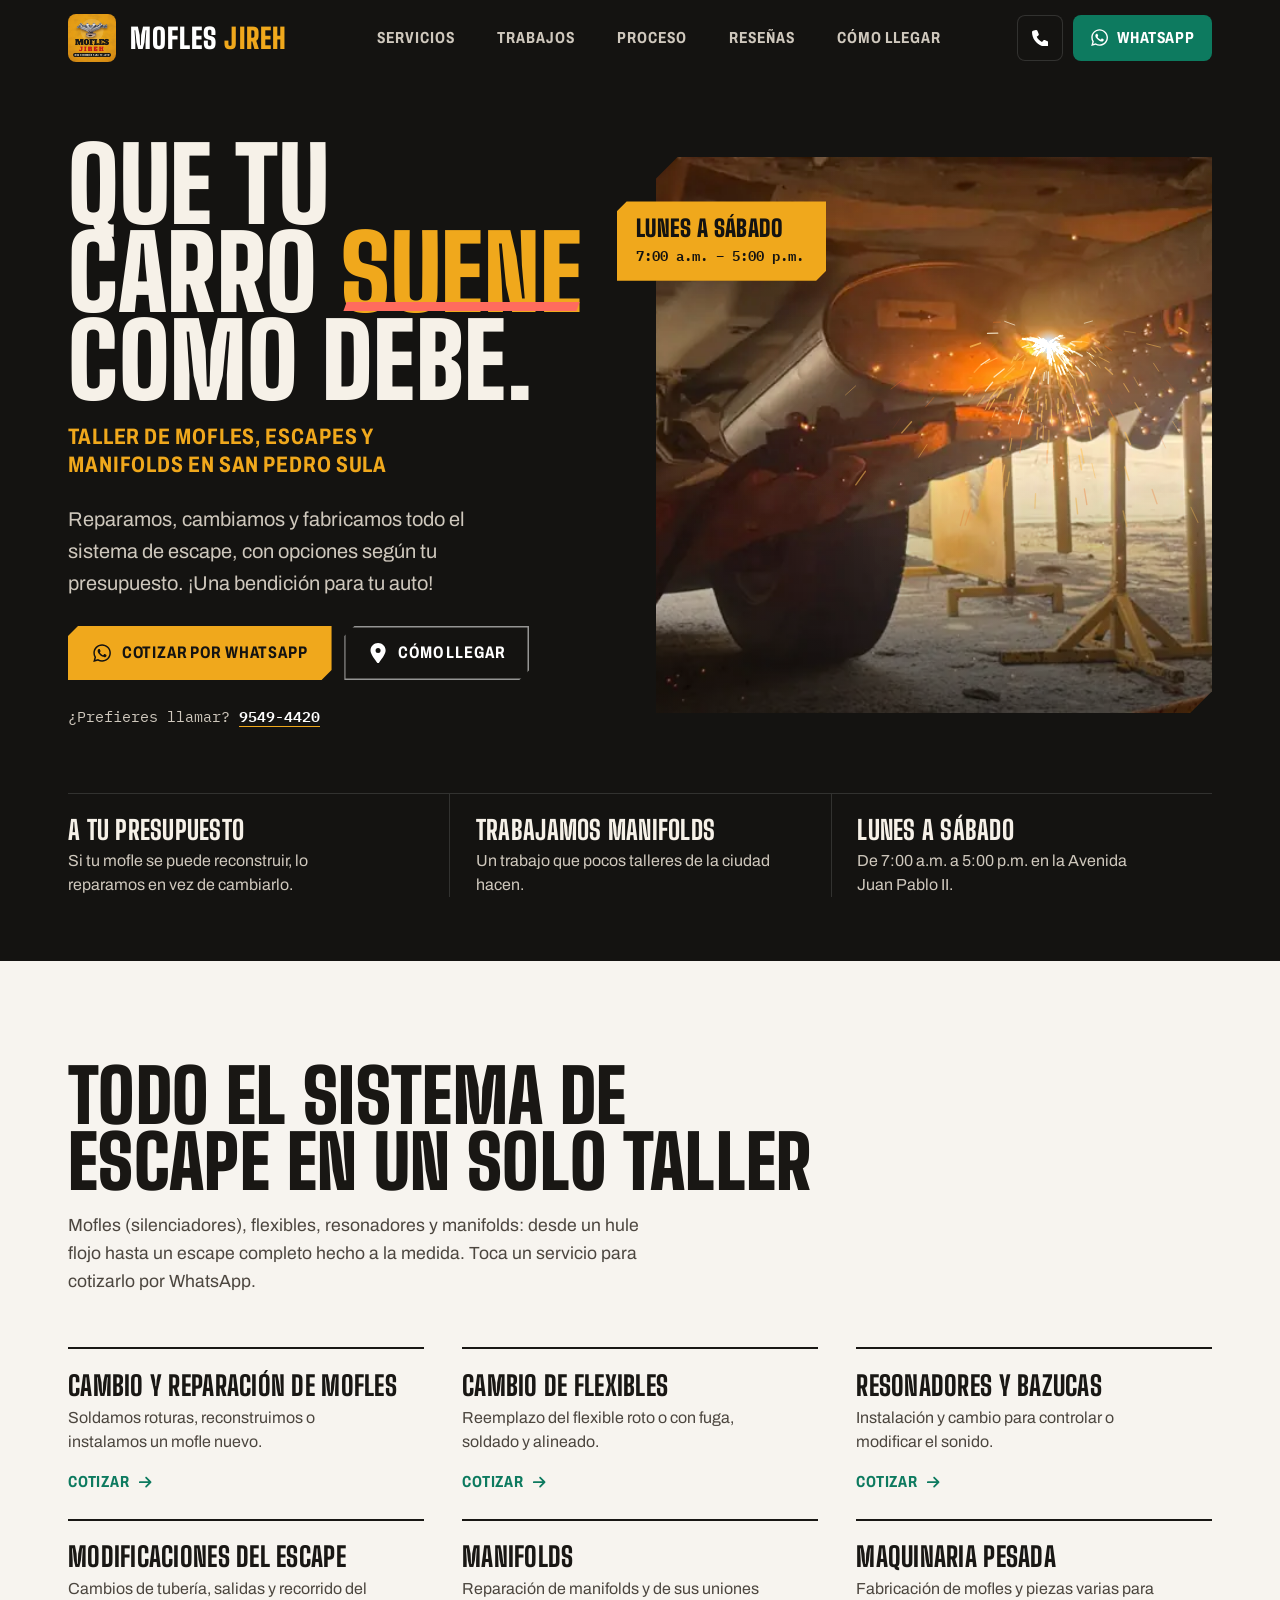
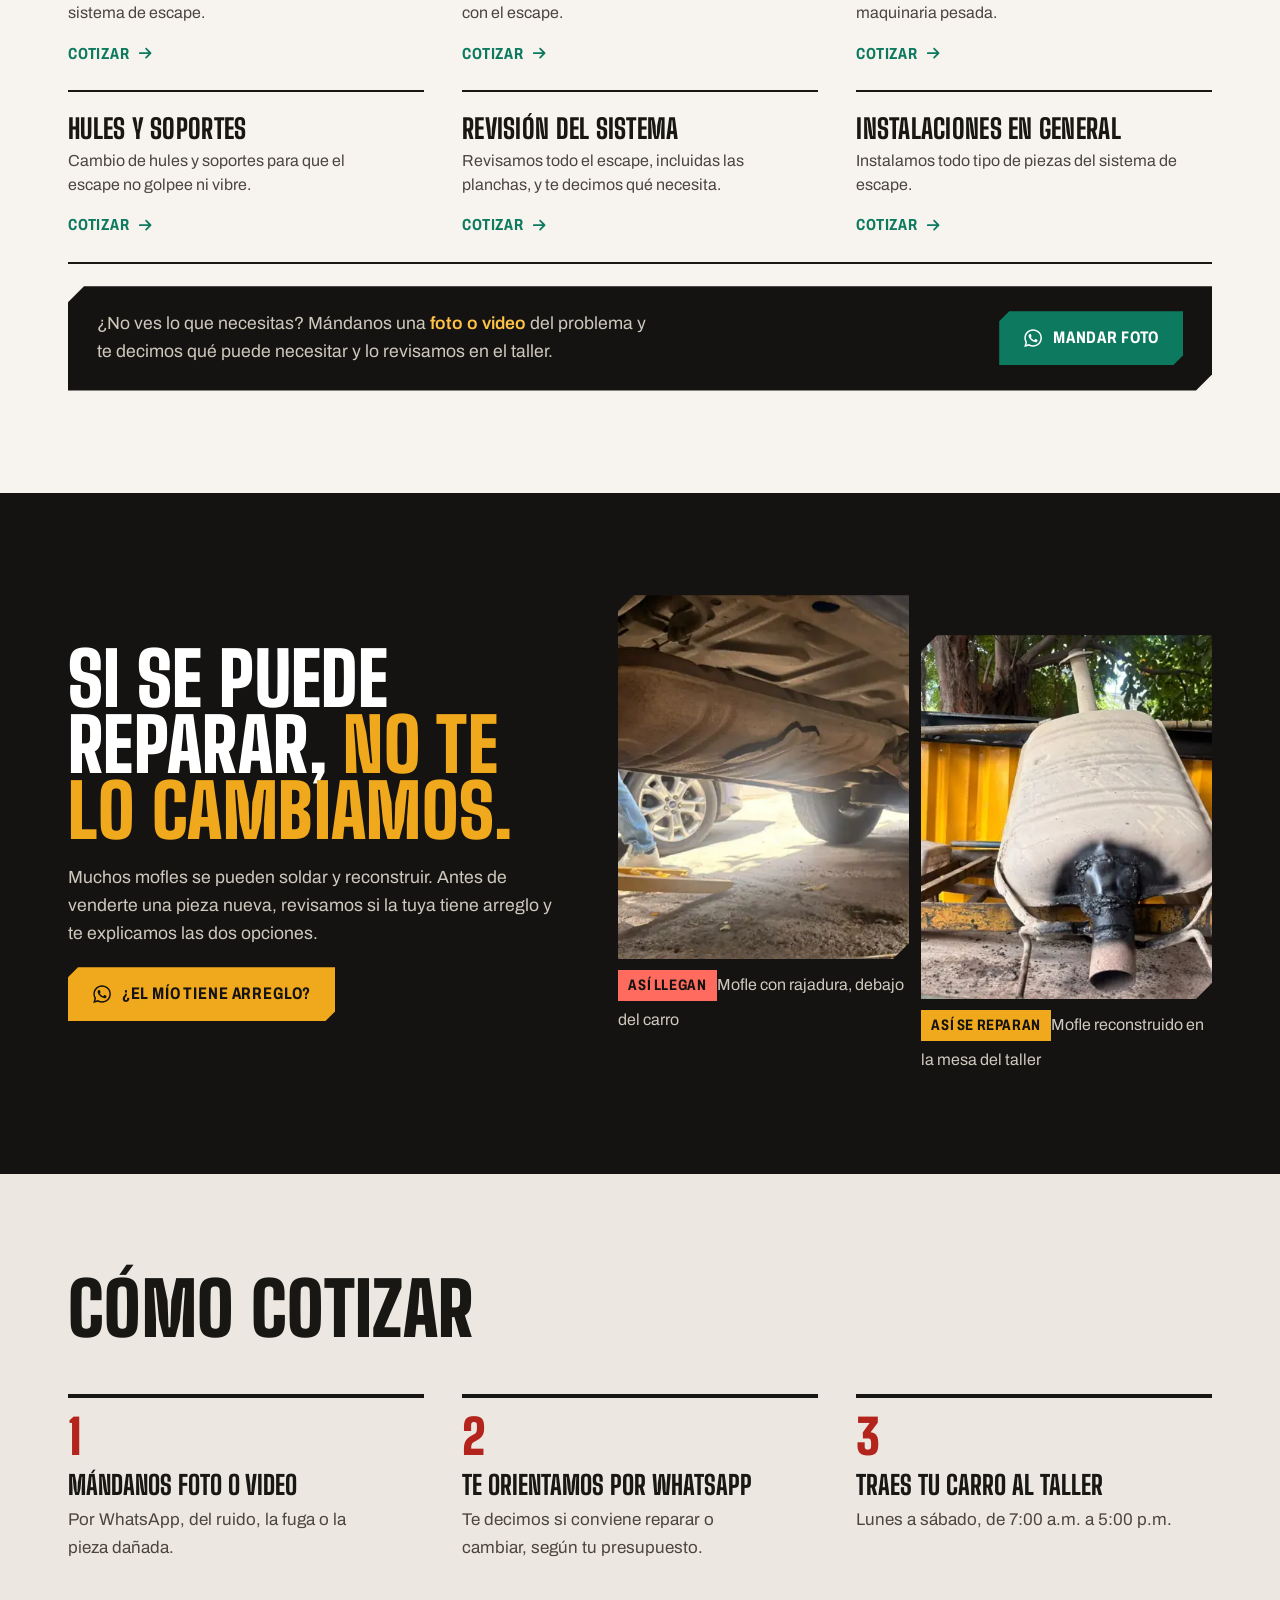
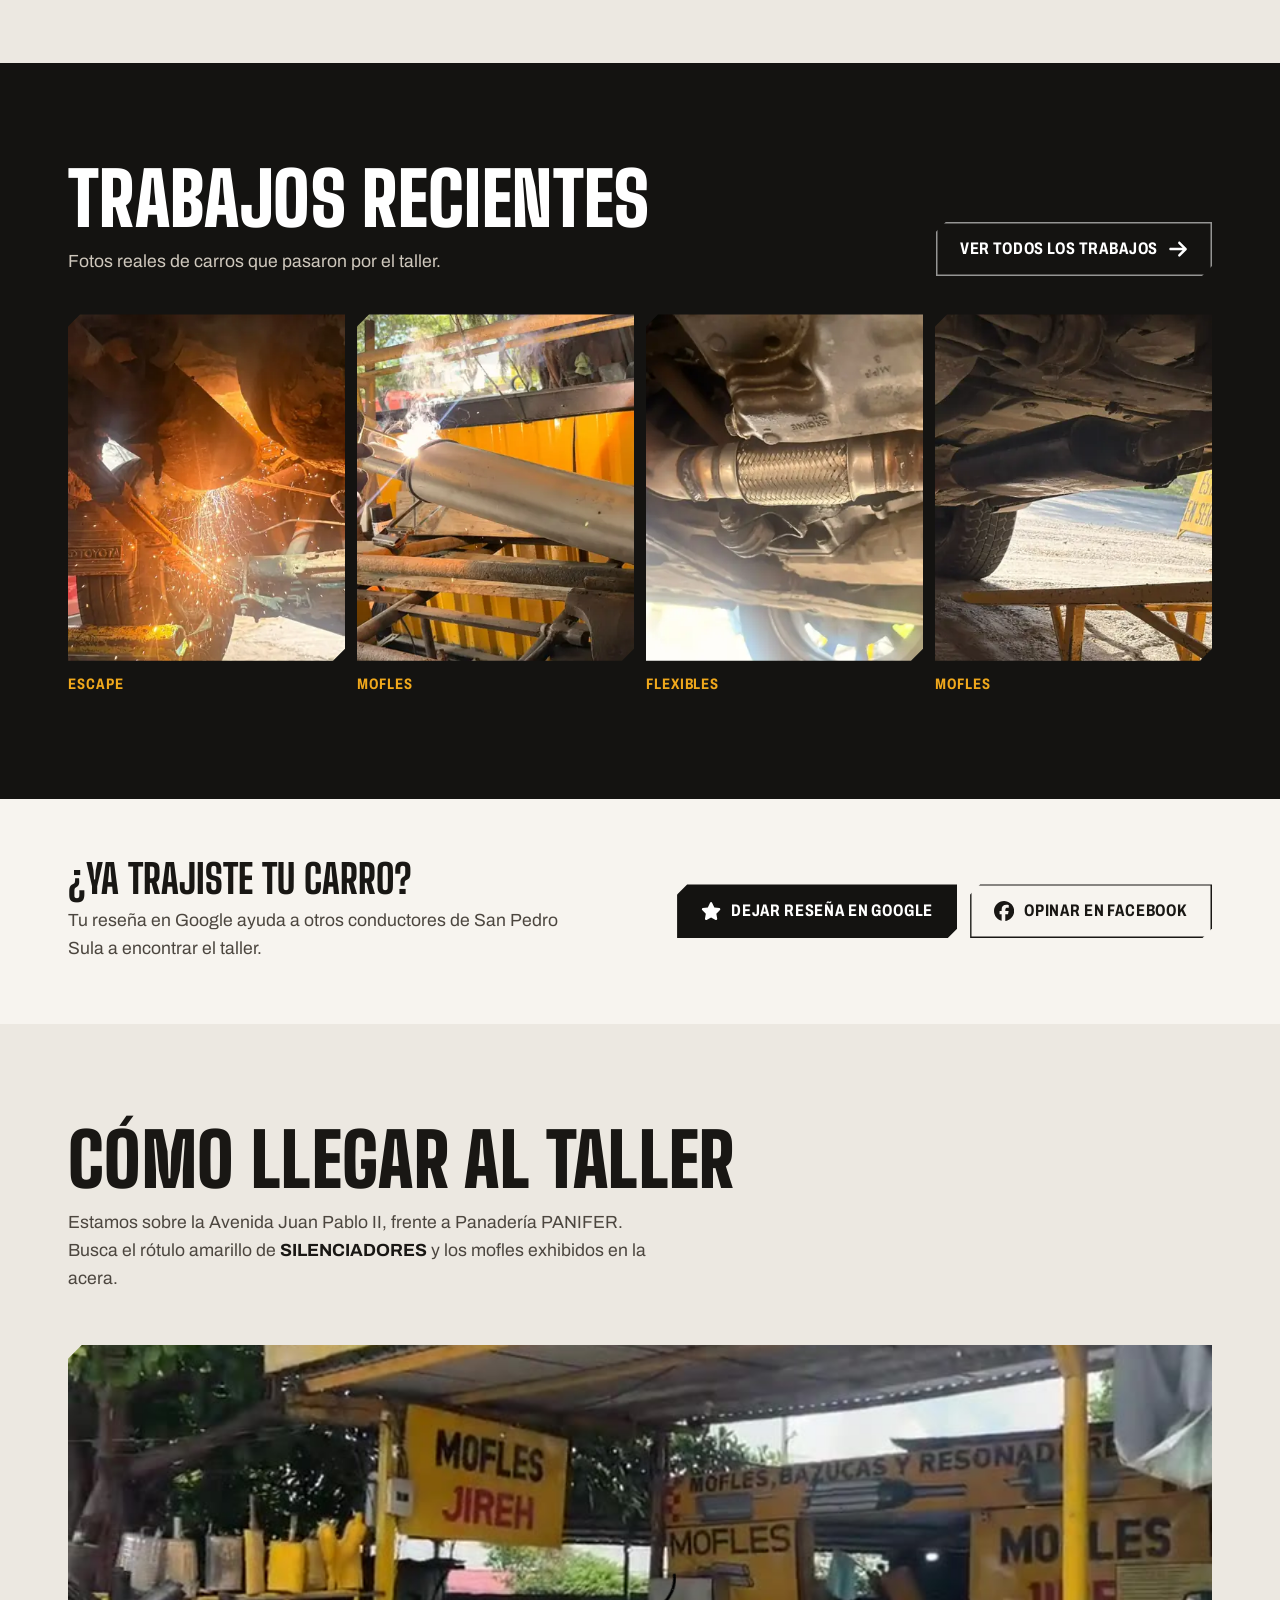
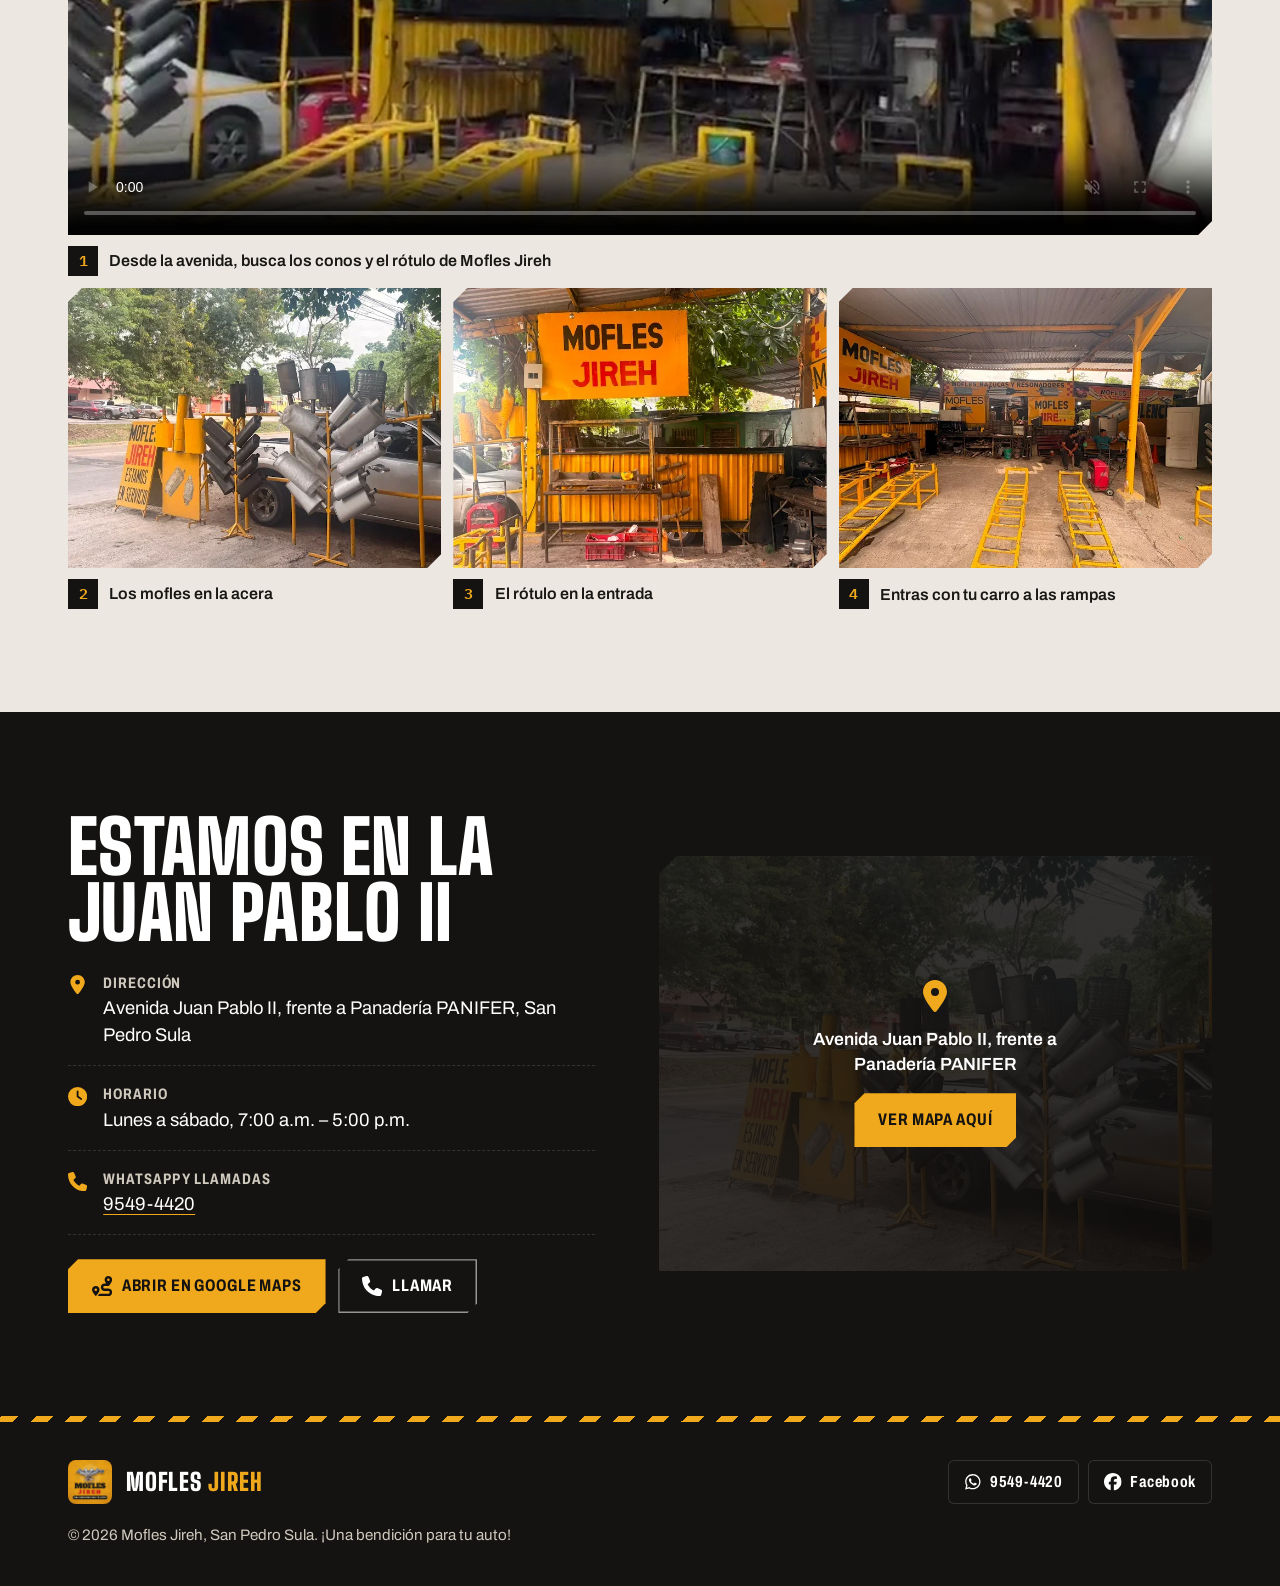
==== index.html @ 133cc964 "Galería: sin 'Video' repetido bajo la foto (ya lo indica la etiqueta) Co-Authored-By: Claude Opus 5." ====
<!doctype html>
<html lang="es">
<head>
<meta charset="utf-8">
<meta name="viewport" content="width=device-width, initial-scale=1, viewport-fit=cover">
<title>Mofles Jireh · Taller de mofles y escapes en San Pedro Sula</title>
<meta name="description" content="Taller de mofles y silenciadores en San Pedro Sula. Reparación y cambio de mofles, flexibles, resonadores y manifolds. Lun a sáb, 7 a 5. WhatsApp 9549-4420.">
<link rel="canonical" href="https://moflesjireh.com/">
<meta name="theme-color" content="#12100D">
<meta property="og:type" content="website">
<meta property="og:url" content="https://moflesjireh.com/">
<meta property="og:locale" content="es_HN">
<meta property="og:site_name" content="Mofles Jireh">
<meta property="og:title" content="Mofles Jireh · San Pedro Sula">
<meta property="og:description" content="Mofles, escapes y manifolds. ¡Una bendición para tu auto!">
<meta property="og:image" content="https://moflesjireh.com/img/og.jpg">
<meta name="twitter:card" content="summary_large_image">
<link rel="icon" href="img/logo-180.png">
<link rel="apple-touch-icon" href="img/logo-180.png">
<link rel="preconnect" href="https://fonts.googleapis.com">
<link rel="preconnect" href="https://fonts.gstatic.com" crossorigin>
<link rel="stylesheet" href="https://fonts.googleapis.com/css2?family=Big+Shoulders+Display:wght@700;800;900&family=Archivo:wdth,wght@62..125,400..800&family=IBM+Plex+Mono:wght@500;600&display=swap">
<link rel="preload" as="image" href="trabajos/mofle-nuevo-chispas.webp" imagesrcset="trabajos/mofle-nuevo-chispas-640.webp 640w, trabajos/mofle-nuevo-chispas-960.webp 960w, trabajos/mofle-nuevo-chispas.webp 1280w" imagesizes="(max-width:980px) 100vw, 600px">
<link rel="stylesheet" href="css/estilos.css?v=20261126a">
<script type="application/ld+json">
{
  "@context":"https://schema.org",
  "@type":"AutoRepair",
  "@id":"https://moflesjireh.com/#taller",
  "name":"Mofles Jireh",
  "slogan":"¡Una bendición para tu auto!",
  "url":"https://moflesjireh.com/",
  "logo":"https://moflesjireh.com/img/logo-180.png",
  "image":["https://moflesjireh.com/img/og.jpg","https://moflesjireh.com/img/taller/fachada-acera.webp"],
  "areaServed":{"@type":"City","name":"San Pedro Sula"},
  "telephone":"+50495494420",
  "hasOfferCatalog":{"@type":"OfferCatalog","name":"Servicios de sistema de escape","itemListElement":[
    {"@type":"Offer","itemOffered":{"@type":"Service","name":"Cambio y reparación de mofles"}},
    {"@type":"Offer","itemOffered":{"@type":"Service","name":"Cambio de flexibles"}},
    {"@type":"Offer","itemOffered":{"@type":"Service","name":"Resonadores y bazucas"}},
    {"@type":"Offer","itemOffered":{"@type":"Service","name":"Modificaciones del escape"}},
    {"@type":"Offer","itemOffered":{"@type":"Service","name":"Reparación de manifolds"}},
    {"@type":"Offer","itemOffered":{"@type":"Service","name":"Mofles y piezas para maquinaria pesada"}},
    {"@type":"Offer","itemOffered":{"@type":"Service","name":"Cambio de hules y soportes"}},
    {"@type":"Offer","itemOffered":{"@type":"Service","name":"Revisión del sistema de escape"}},
    {"@type":"Offer","itemOffered":{"@type":"Service","name":"Instalación de piezas del escape"}}
  ]},
  "address":{"@type":"PostalAddress","streetAddress":"Avenida Juan Pablo II, frente a Panadería PANIFER","addressLocality":"San Pedro Sula","addressRegion":"Cortés","addressCountry":"HN"},
  "openingHoursSpecification":[{"@type":"OpeningHoursSpecification","dayOfWeek":["Monday","Tuesday","Wednesday","Thursday","Friday","Saturday"],"opens":"07:00","closes":"17:00"}],
  "sameAs":["https://www.facebook.com/profile.php?id=61570122182302"]
}
</script>
</head>
<body>
<a class="skip" href="#main">Saltar al contenido</a>

<!-- Íconos: se dibujan una vez aquí y se usan con <use href="#i-..."> -->
<svg class="sprite" width="0" height="0" aria-hidden="true">
  <symbol id="i-wa" viewBox="0 0 448 512"><path d="M380.9 97.1C339 55.1 283.2 32 223.9 32c-122.4 0-222 99.6-222 222 0 39.1 10.2 77.3 29.6 111L0 480l117.7-30.9c32.4 17.7 68.9 27 106.1 27h.1c122.3 0 224.1-99.6 224.1-222 0-59.3-25.2-115-67.1-157zm-157 341.6c-33.2 0-65.7-8.9-94-25.7l-6.7-4-69.8 18.3L72 359.2l-4.4-7c-18.5-29.4-28.2-63.3-28.2-98.2 0-101.7 82.8-184.5 184.6-184.5 49.3 0 95.6 19.2 130.4 54.1 34.8 34.9 56.2 81.2 56.1 130.5 0 101.8-84.9 184.6-186.6 184.6zm101.2-138.2c-5.5-2.8-32.8-16.2-37.9-18-5.1-1.9-8.8-2.8-12.5 2.8-3.7 5.6-14.3 18-17.6 21.8-3.2 3.7-6.5 4.2-12 1.4-32.6-16.3-54-29.1-75.5-66-5.7-9.8 5.7-9.1 16.3-30.3 1.8-3.7.9-6.9-.5-9.7-1.4-2.8-12.5-30.1-17.1-41.2-4.5-10.8-9.1-9.3-12.5-9.5-3.2-.2-6.9-.2-10.6-.2-3.7 0-9.7 1.4-14.8 6.9-5.1 5.6-19.4 19-19.4 46.3 0 27.3 19.9 53.7 22.6 57.4 2.8 3.7 39.1 59.7 94.8 83.8 35.2 15.2 49 16.5 66.6 13.9 10.7-1.6 32.8-13.4 37.4-26.4 4.6-13 4.6-24.1 3.2-26.4-1.3-2.5-5-3.9-10.5-6.6z"/></symbol>
  <symbol id="i-pin" viewBox="0 0 384 512"><path d="M215.7 499.2C267 435 384 279.4 384 192C384 86 298 0 192 0S0 86 0 192c0 87.4 117 243 168.3 307.2c12.3 15.3 35.1 15.3 47.4 0zM192 128a64 64 0 1 1 0 128 64 64 0 1 1 0-128z"/></symbol>
  <symbol id="i-tel" viewBox="0 0 512 512"><path d="M164.9 24.6c-7.7-18.6-28-28.5-47.4-23.2l-88 24C12.1 30.2 0 46 0 64C0 311.4 200.6 512 448 512c18 0 33.8-12.1 38.6-29.5l24-88c5.3-19.4-4.6-39.7-23.2-47.4l-96-40c-16.3-6.8-35.2-2.1-46.3 11.6L304.7 368C234.3 334.7 177.3 277.7 144 207.3L193.3 167c13.7-11.2 18.4-30 11.6-46.3l-40-96z"/></symbol>
  <symbol id="i-clock" viewBox="0 0 512 512"><path d="M256 0a256 256 0 1 1 0 512A256 256 0 1 1 256 0zM232 120V256c0 8 4 15.5 10.7 20l96 64c11 7.4 25.9 4.4 33.3-6.7s4.4-25.9-6.7-33.3L280 243.2V120c0-13.3-10.7-24-24-24s-24 10.7-24 24z"/></symbol>
  <symbol id="i-fb" viewBox="0 0 512 512"><path d="M512 256C512 114.6 397.4 0 256 0S0 114.6 0 256C0 376 82.7 476.8 194.2 504.5V334.2H141.4V256h52.8V222.3c0-87.1 39.4-127.5 125-127.5c16.2 0 44.2 3.2 55.7 6.4V172c-6-.6-16.5-1-29.6-1c-42 0-58.2 15.9-58.2 57.2V256h83.6l-14.4 78.2H287V510.1C413.8 494.8 512 386.9 512 256h0z"/></symbol>
  <symbol id="i-map" viewBox="0 0 512 512"><path d="M512 96c0 50.2-59.1 125.1-84.6 155c-3.8 4.4-9.4 6.1-14.5 5H320c-17.7 0-32 14.3-32 32s14.3 32 32 32h96c53 0 96 43 96 96s-43 96-96 96H139.6c8.7-9.9 19.3-22.6 30-36.8c6.3-8.4 12.8-17.6 19-27.2H416c17.7 0 32-14.3 32-32s-14.3-32-32-32H320c-53 0-96-43-96-96s43-96 96-96h39.8c-21-31.5-39.8-67.7-39.8-96c0-53 43-96 96-96s96 43 96 96zM117.1 489.1c-3.8 4.3-7.2 8.1-10.1 11.3l-1.8 2-.2-.2c-6 4.6-14.6 4-20-1.8C59.8 473 0 402.5 0 352c0-53 43-96 96-96s96 43 96 96c0 30-21.1 67-43.5 97.9c-10.7 14.7-21.7 28-30.8 38.5l-.6 .7zM128 352a32 32 0 1 0 -64 0 32 32 0 1 0 64 0zM416 128a32 32 0 1 0 0-64 32 32 0 1 0 0 64z"/></symbol>
  <symbol id="i-arrow" viewBox="0 0 448 512"><path d="M438.6 278.6c12.5-12.5 12.5-32.8 0-45.3l-160-160c-12.5-12.5-32.8-12.5-45.3 0s-12.5 32.8 0 45.3L338.8 224 32 224c-17.7 0-32 14.3-32 32s14.3 32 32 32l306.7 0L233.4 393.4c-12.5 12.5-12.5 32.8 0 45.3s32.8 12.5 45.3 0l160-160z"/></symbol>
  <symbol id="i-star" viewBox="0 0 576 512"><path d="M316.9 18C311.6 7 300.4 0 288.1 0s-23.4 7-28.8 18L195 150.3 51.4 171.5c-12 1.8-22 10.2-25.7 21.7s-.7 24.2 7.9 32.7L137.8 329 113.2 474.7c-2 12 3 24.2 12.9 31.3s23 8 33.8 2.3l128.3-68.5 128.3 68.5c10.8 5.7 23.9 4.9 33.8-2.3s14.9-19.3 12.9-31.3L438.5 329 542.7 225.9c8.6-8.5 11.7-21.2 7.9-32.7s-13.7-19.9-25.7-21.7L381.2 150.3 316.9 18z"/></symbol>
  <symbol id="i-foto" viewBox="0 0 512 512"><path d="M149.1 64.8L138.7 96H64C28.7 96 0 124.7 0 160V416c0 35.3 28.7 64 64 64H448c35.3 0 64-28.7 64-64V160c0-35.3-28.7-64-64-64H373.3L362.9 64.8C356.4 45.2 338.1 32 317.4 32H194.6c-20.7 0-39 13.2-45.5 32.8zM256 192a96 96 0 1 1 0 192 96 96 0 1 1 0-192z"/></symbol>
</svg>

<header class="nav" id="nav">
  <div class="nav-in">
    <a class="brand" href="#inicio" aria-label="Mofles Jireh, ir al inicio">
      <img src="img/logo-180.png" alt="Logo de Mofles Jireh" width="52" height="52">
      <span class="wordmark">MOFLES <b>JIREH</b></span>
    </a>
    <nav class="nav-links" id="menu" aria-label="Principal">
      <a href="#servicios">Servicios</a>
      <a href="#trabajos">Trabajos</a>
      <a href="#proceso">Proceso</a>
      <a href="#resenas">Reseñas</a>
      <a href="#visitanos">Cómo llegar</a>
    </nav>
    <div class="nav-actions">
      <a class="icon-btn hide-sm" href="tel:+50495494420" aria-label="Llamar al 9549-4420"><svg class="ico" aria-hidden="true"><use href="#i-tel"/></svg></a>
      <a class="nav-wa" href="https://wa.me/50495494420?text=Hola%20Mofles%20Jireh%2C%20quiero%20cotizar%20un%20trabajo" target="_blank" rel="noopener"><svg class="ico" aria-hidden="true"><use href="#i-wa"/></svg><span>WhatsApp</span></a>
      <button class="menu-btn" type="button" id="menuBtn" aria-expanded="false" aria-controls="menu" aria-label="Abrir menú"><span></span><span></span><span></span></button>
    </div>
  </div>
</header>

<main id="main">
  <!-- ============ INICIO ============ -->
  <section class="hero" id="inicio">
    <div class="hero-in">
      <div class="hero-copy">
        <h1>
          <span class="display">Que tu carro <em>suene</em> como debe.</span>
          <span class="h1-sub">Taller de mofles, escapes y manifolds en San Pedro Sula</span>
        </h1>
        <p class="lead">Reparamos, cambiamos y fabricamos todo el sistema de escape, con opciones según tu presupuesto. ¡Una bendición para tu auto!</p>
        <div class="hero-ctas">
          <a class="btn btn-gold" href="https://wa.me/50495494420?text=Hola%20Mofles%20Jireh%2C%20quiero%20cotizar%20un%20trabajo" target="_blank" rel="noopener"><svg class="ico" aria-hidden="true"><use href="#i-wa"/></svg> Cotizar por WhatsApp</a>
          <a class="btn btn-line" href="#visitanos"><svg class="ico" aria-hidden="true"><use href="#i-pin"/></svg> Cómo llegar</a>
        </div>
        <p class="hero-call">¿Prefieres llamar? <a href="tel:+50495494420">9549-4420</a></p>
      </div>

      <figure class="hero-art">
        <div class="shot" id="soldadura">
          <img src="trabajos/mofle-nuevo-chispas.webp" srcset="trabajos/mofle-nuevo-chispas-640.webp 640w, trabajos/mofle-nuevo-chispas-960.webp 960w, trabajos/mofle-nuevo-chispas.webp 1280w" sizes="(max-width:980px) 100vw, 600px" alt="Soldando un mofle nuevo debajo de un carro en el taller, con chispas" width="1280" height="960" fetchpriority="high">
          <div class="flash" id="destello" aria-hidden="true"></div>
          <canvas id="chispas" aria-hidden="true"></canvas>
        </div>
        <p class="status"><strong>Lunes a sábado</strong><small>7:00 a.m. – 5:00 p.m.</small></p>
      </figure>
    </div>

    <ul class="facts">
      <li><strong>A tu presupuesto</strong><span>Si tu mofle se puede reconstruir, lo reparamos en vez de cambiarlo.</span></li>
      <li><strong>Trabajamos manifolds</strong><span>Un trabajo que pocos talleres de la ciudad hacen.</span></li>
      <li><strong>Lunes a sábado</strong><span>De 7:00 a.m. a 5:00 p.m. en la Avenida Juan Pablo II.</span></li>
    </ul>
  </section>

  <!-- ============ SERVICIOS ============ -->
  <section class="sec light" id="servicios">
    <div class="wrap">
      <div class="sec-head">
        <h2>Todo el sistema de escape en un solo taller</h2>
        <p>Mofles (silenciadores), flexibles, resonadores y manifolds: desde un hule flojo hasta un escape completo hecho a la medida. Toca un servicio para cotizarlo por WhatsApp.</p>
      </div>
      <div class="svc-grid">
        <a class="svc" href="https://wa.me/50495494420?text=Hola%20Mofles%20Jireh%2C%20quiero%20cotizar%3A%20cambio%20o%20reparaci%C3%B3n%20de%20mofle" target="_blank" rel="noopener"><h3>Cambio y reparación de mofles</h3><p>Soldamos roturas, reconstruimos o instalamos un mofle nuevo.</p><span class="svc-go">Cotizar <svg class="ico" aria-hidden="true"><use href="#i-arrow"/></svg></span></a>
        <a class="svc" href="https://wa.me/50495494420?text=Hola%20Mofles%20Jireh%2C%20quiero%20cotizar%3A%20cambio%20de%20flexible" target="_blank" rel="noopener"><h3>Cambio de flexibles</h3><p>Reemplazo del flexible roto o con fuga, soldado y alineado.</p><span class="svc-go">Cotizar <svg class="ico" aria-hidden="true"><use href="#i-arrow"/></svg></span></a>
        <a class="svc" href="https://wa.me/50495494420?text=Hola%20Mofles%20Jireh%2C%20quiero%20cotizar%3A%20resonador%20o%20bazuca" target="_blank" rel="noopener"><h3>Resonadores y bazucas</h3><p>Instalación y cambio para controlar o modificar el sonido.</p><span class="svc-go">Cotizar <svg class="ico" aria-hidden="true"><use href="#i-arrow"/></svg></span></a>
        <a class="svc" href="https://wa.me/50495494420?text=Hola%20Mofles%20Jireh%2C%20quiero%20cotizar%3A%20modificaci%C3%B3n%20del%20escape" target="_blank" rel="noopener"><h3>Modificaciones del escape</h3><p>Cambios de tubería, salidas y recorrido del sistema de escape.</p><span class="svc-go">Cotizar <svg class="ico" aria-hidden="true"><use href="#i-arrow"/></svg></span></a>
        <a class="svc" href="https://wa.me/50495494420?text=Hola%20Mofles%20Jireh%2C%20quiero%20cotizar%3A%20reparaci%C3%B3n%20de%20manifold" target="_blank" rel="noopener"><h3>Manifolds</h3><p>Reparación de manifolds y de sus uniones con el escape.</p><span class="svc-go">Cotizar <svg class="ico" aria-hidden="true"><use href="#i-arrow"/></svg></span></a>
        <a class="svc" href="https://wa.me/50495494420?text=Hola%20Mofles%20Jireh%2C%20quiero%20cotizar%3A%20trabajo%20para%20maquinaria%20pesada" target="_blank" rel="noopener"><h3>Maquinaria pesada</h3><p>Fabricación de mofles y piezas varias para maquinaria pesada.</p><span class="svc-go">Cotizar <svg class="ico" aria-hidden="true"><use href="#i-arrow"/></svg></span></a>
        <a class="svc" href="https://wa.me/50495494420?text=Hola%20Mofles%20Jireh%2C%20quiero%20cotizar%3A%20cambio%20de%20hules%20y%20soportes" target="_blank" rel="noopener"><h3>Hules y soportes</h3><p>Cambio de hules y soportes para que el escape no golpee ni vibre.</p><span class="svc-go">Cotizar <svg class="ico" aria-hidden="true"><use href="#i-arrow"/></svg></span></a>
        <a class="svc" href="https://wa.me/50495494420?text=Hola%20Mofles%20Jireh%2C%20quiero%20cotizar%3A%20revisi%C3%B3n%20del%20sistema%20de%20escape" target="_blank" rel="noopener"><h3>Revisión del sistema</h3><p>Revisamos todo el escape, incluidas las planchas, y te decimos qué necesita.</p><span class="svc-go">Cotizar <svg class="ico" aria-hidden="true"><use href="#i-arrow"/></svg></span></a>
        <a class="svc" href="https://wa.me/50495494420?text=Hola%20Mofles%20Jireh%2C%20quiero%20cotizar%3A%20instalaci%C3%B3n%20de%20piezas%20del%20escape" target="_blank" rel="noopener"><h3>Instalaciones en general</h3><p>Instalamos todo tipo de piezas del sistema de escape.</p><span class="svc-go">Cotizar <svg class="ico" aria-hidden="true"><use href="#i-arrow"/></svg></span></a>
      </div>
      <div class="svc-note">
        <p>¿No ves lo que necesitas? Mándanos una <strong>foto o video</strong> del problema y te decimos qué puede necesitar y lo revisamos en el taller.</p>
        <a class="btn btn-wa" href="https://wa.me/50495494420?text=Hola%20Mofles%20Jireh%2C%20les%20mando%20foto%20del%20problema%20de%20mi%20carro" target="_blank" rel="noopener"><svg class="ico" aria-hidden="true"><use href="#i-wa"/></svg> Mandar foto</a>
      </div>
    </div>
  </section>

  <!-- ============ REPARAR ANTES QUE CAMBIAR ============ -->
  <section class="sec dark repair">
    <div class="wrap repair-grid">
      <div class="sec-head">
        <h2>Si se puede reparar, <em>no te lo cambiamos.</em></h2>
        <p>Muchos mofles se pueden soldar y reconstruir. Antes de venderte una pieza nueva, revisamos si la tuya tiene arreglo y te explicamos las dos opciones.</p>
        <a class="btn btn-gold" href="https://wa.me/50495494420?text=Hola%20Mofles%20Jireh%2C%20%C2%BFmi%20mofle%20se%20puede%20reparar%3F%20Les%20mando%20foto" target="_blank" rel="noopener"><svg class="ico" aria-hidden="true"><use href="#i-wa"/></svg> ¿El mío tiene arreglo?</a>
      </div>
      <div class="pair">
        <figure><img src="trabajos/mofle-roto.webp" srcset="trabajos/mofle-roto-640.webp 640w, trabajos/mofle-roto-960.webp 960w, trabajos/mofle-roto.webp 1280w" sizes="(max-width:980px) 50vw, 300px" alt="Mofle roto visto debajo de un carro, con una rajadura a lo largo" width="1280" height="960" loading="lazy"><figcaption><span>Así llegan</span>Mofle con rajadura, debajo del carro</figcaption></figure>
        <figure><img src="trabajos/mofle-reparado.webp" srcset="trabajos/mofle-reparado-640.webp 640w, trabajos/mofle-reparado-960.webp 960w, trabajos/mofle-reparado.webp 1280w" sizes="(max-width:980px) 50vw, 300px" alt="Mofle reconstruido con soldadura nueva en la salida, sobre la mesa del taller" width="1280" height="960" loading="lazy"><figcaption><span>Así se reparan</span>Mofle reconstruido en la mesa del taller</figcaption></figure>
      </div>
    </div>
  </section>

  <!-- ============ CÓMO FUNCIONA ============ -->
  <section class="sec cream" id="proceso">
    <div class="wrap">
      <div class="sec-head">
        <h2>Cómo cotizar</h2>
      </div>
      <ol class="steps">
        <li><h3>Mándanos foto o video</h3><p>Por WhatsApp, del ruido, la fuga o la pieza dañada.</p></li>
        <li><h3>Te orientamos por WhatsApp</h3><p>Te decimos si conviene reparar o cambiar, según tu presupuesto.</p></li>
        <li><h3>Traes tu carro al taller</h3><p>Lunes a sábado, de 7:00 a.m. a 5:00 p.m.</p></li>
      </ol>
    </div>
  </section>

  <!-- ============ TRABAJOS (adelanto; la galería completa está en galeria.html) ============ -->
  <section class="sec dark work" id="trabajos">
    <div class="wrap">
      <div class="work-head">
        <div class="sec-head">
          <h2>Trabajos recientes</h2>
          <p>Fotos reales de carros que pasaron por el taller.</p>
        </div>
        <a class="btn btn-line" href="galeria">Ver todos los trabajos <svg class="ico" aria-hidden="true"><use href="#i-arrow"/></svg></a>
      </div>
      <ul class="teaser">
        <li><a href="galeria"><img src="trabajos/soldadura-toyota.webp" srcset="trabajos/soldadura-toyota-640.webp 640w, trabajos/soldadura-toyota-960.webp 960w, trabajos/soldadura-toyota.webp 1280w" sizes="(max-width:980px) 50vw, 300px" alt="Soldando el escape de una camioneta Toyota por debajo, con chispas" loading="lazy" width="1280" height="960"><span>Escape</span></a></li>
        <li><a href="galeria"><img src="trabajos/soldando-mofle.webp" srcset="trabajos/soldando-mofle-640.webp 640w, trabajos/soldando-mofle-960.webp 960w, trabajos/soldando-mofle.webp 1280w" sizes="(max-width:980px) 50vw, 300px" alt="Soldando la salida de un mofle sobre la mesa del taller" loading="lazy" width="1280" height="960"><span>Mofles</span></a></li>
        <li><a href="galeria"><img src="trabajos/flexible-instalado.webp" srcset="trabajos/flexible-instalado-640.webp 640w, trabajos/flexible-instalado-960.webp 960w, trabajos/flexible-instalado.webp 1280w" sizes="(max-width:980px) 50vw, 300px" alt="Flexible nuevo instalado debajo de un carro" loading="lazy" width="1280" height="960"><span>Flexibles</span></a></li>
        <li><a href="galeria"><img src="trabajos/mofle-instalado.webp" srcset="trabajos/mofle-instalado-640.webp 640w, trabajos/mofle-instalado-960.webp 960w, trabajos/mofle-instalado.webp 1280w" sizes="(max-width:980px) 50vw, 300px" alt="Mofle nuevo instalado debajo de un carro" loading="lazy" width="1280" height="960"><span>Mofles</span></a></li>
      </ul>
    </div>
  </section>

  <!-- ============ RESEÑAS (se llenan desde resenas.js) ============ -->
  <section class="sec light" id="resenas">
    <div class="wrap">
      <div class="sec-head">
        <h2>Reseñas de clientes</h2>
      </div>
      <div class="reviews" id="listaResenas"></div>
      <div class="review-cta">
        <p id="resenasVacio"><strong class="rv-t">¿Ya trajiste tu carro?</strong>Tu reseña en Google ayuda a otros conductores de San Pedro Sula a encontrar el taller.</p>
        <div class="review-links">
          <a class="btn btn-dark" href="https://share.google/jwrLP9QqdyHwowMaO" target="_blank" rel="noopener"><svg class="ico" aria-hidden="true"><use href="#i-star"/></svg> Dejar reseña en Google</a>
          <a class="btn btn-outline" href="https://www.facebook.com/profile.php?id=61570122182302" target="_blank" rel="noopener"><svg class="ico" aria-hidden="true"><use href="#i-fb"/></svg> Opinar en Facebook</a>
        </div>
      </div>
    </div>
  </section>

  <!-- ============ CÓMO LLEGAR ============ -->
  <section class="sec cream find" id="visitanos">
    <div class="wrap">
      <div class="sec-head">
        <h2>Cómo llegar al taller</h2>
        <p>Estamos sobre la Avenida Juan Pablo II, frente a Panadería PANIFER. Busca el rótulo amarillo de <strong>SILENCIADORES</strong> y los mofles exhibidos en la acera.</p>
      </div>
      <div class="find-grid">
        <figure class="find-video">
          <video id="llegadaVideo" muted loop playsinline controls preload="none" poster="img/taller/llegada-portada.jpg" aria-label="Video llegando al taller desde la avenida">
            <source src="img/taller/llegada.mp4" type="video/mp4">
          </video>
          <figcaption><span class="find-n">1</span> Desde la avenida, busca los conos y el rótulo de Mofles Jireh</figcaption>
        </figure>
        <figure class="find-photo"><img src="img/taller/fachada-acera.webp" alt="Mofles exhibidos en bases amarillas sobre la acera, con el rótulo Mofles Jireh Estamos en servicio" loading="lazy" width="680" height="510"><figcaption><span class="find-n">2</span> Los mofles en la acera</figcaption></figure>
        <figure class="find-photo"><img src="img/taller/rotulo-taller.webp" alt="Rótulo amarillo Mofles Jireh en la entrada del taller" loading="lazy" width="680" height="510"><figcaption><span class="find-n">3</span> El rótulo en la entrada</figcaption></figure>
        <figure class="find-photo"><img src="img/taller/interior-taller.webp" alt="Interior del taller con rampas amarillas para subir los carros" loading="lazy" width="680" height="510"><figcaption><span class="find-n">4</span> Entras con tu carro a las rampas</figcaption></figure>
      </div>
    </div>
  </section>

  <section class="sec dark visit" id="ubicacion">
    <div class="wrap visit-grid">
      <div class="visit-info">
        <h2>Estamos en la Juan Pablo II</h2>
        <ul class="info-list">
          <li><svg class="ico" aria-hidden="true"><use href="#i-pin"/></svg><div><strong>Dirección</strong><span>Avenida Juan Pablo II, frente a Panadería PANIFER, San Pedro Sula</span></div></li>
          <li><svg class="ico" aria-hidden="true"><use href="#i-clock"/></svg><div><strong>Horario</strong><span>Lunes a sábado, 7:00 a.m. – 5:00 p.m.</span></div></li>
          <li><svg class="ico" aria-hidden="true"><use href="#i-tel"/></svg><div><strong>WhatsApp y llamadas</strong><a href="tel:+50495494420">9549-4420</a></div></li>
        </ul>
        <div class="visit-ctas">
          <a class="btn btn-gold" href="https://share.google/jwrLP9QqdyHwowMaO" target="_blank" rel="noopener"><svg class="ico" aria-hidden="true"><use href="#i-map"/></svg> Abrir en Google Maps</a>
          <a class="btn btn-line" href="tel:+50495494420"><svg class="ico" aria-hidden="true"><use href="#i-tel"/></svg> Llamar</a>
        </div>
      </div>
      <!-- El mapa de Google se carga solo si la persona lo pide (más rápido y sin cookies de Google al entrar) -->
      <div class="map" id="mapa" data-src="https://www.google.com/maps?q=Mofles%20Jireh%2C%20Avenida%20Juan%20Pablo%20II%2C%20San%20Pedro%20Sula&amp;z=17&amp;output=embed">
        <img src="img/taller/fachada-acera.webp" alt="" width="680" height="510" loading="lazy">
        <div class="map-cover">
          <svg class="ico" aria-hidden="true"><use href="#i-pin"/></svg>
          <p>Avenida Juan Pablo II, frente a Panadería PANIFER</p>
          <button class="btn btn-gold" type="button" id="verMapa">Ver mapa aquí</button>
        </div>
      </div>
    </div>
  </section>
</main>

<footer>
  <div class="wrap">
    <a class="brand" href="#inicio" aria-label="Mofles Jireh, volver arriba"><img src="img/logo-180.png" alt="Logo de Mofles Jireh" width="44" height="44" loading="lazy"><span class="wordmark">MOFLES <b>JIREH</b></span></a>
    <div class="foot-links">
      <a href="https://wa.me/50495494420?text=Hola%20Mofles%20Jireh%2C%20quiero%20cotizar%20un%20trabajo" target="_blank" rel="noopener"><svg class="ico" aria-hidden="true"><use href="#i-wa"/></svg> 9549-4420</a>
      <a href="https://www.facebook.com/profile.php?id=61570122182302" target="_blank" rel="noopener"><svg class="ico" aria-hidden="true"><use href="#i-fb"/></svg> Facebook</a>
    </div>
    <small>© <span id="anio">2026</span> Mofles Jireh, San Pedro Sula. ¡Una bendición para tu auto!</small>
  </div>
</footer>

<!-- Barra de acciones fija (solo celular) -->
<nav class="dock" aria-label="Acciones rápidas">
  <a href="tel:+50495494420"><svg class="ico" aria-hidden="true"><use href="#i-tel"/></svg>Llamar</a>
  <a class="dock-wa" href="https://wa.me/50495494420?text=Hola%20Mofles%20Jireh%2C%20quiero%20cotizar%20un%20trabajo" target="_blank" rel="noopener"><svg class="ico" aria-hidden="true"><use href="#i-wa"/></svg>WhatsApp</a>
  <a href="#visitanos"><svg class="ico" aria-hidden="true"><use href="#i-pin"/></svg>Cómo llegar</a>
</nav>

<div class="viewer" id="visor" role="dialog" aria-modal="true" aria-labelledby="visorTitulo" hidden>
  <div class="v-top"><span id="visorContador"></span><button class="v-btn" type="button" id="visorCerrar" aria-label="Cerrar">×</button></div>
  <div class="v-stage" id="visorEscena">
    <button class="v-btn v-nav v-prev" type="button" id="visorAnt" aria-label="Anterior"><svg viewBox="0 0 320 512" aria-hidden="true"><path d="M41.4 233.4c-12.5 12.5-12.5 32.8 0 45.3l160 160c12.5 12.5 32.8 12.5 45.3 0s12.5-32.8 0-45.3L109.3 256 246.6 118.6c12.5-12.5 12.5-32.8 0-45.3s-32.8-12.5-45.3 0l-160 160z"/></svg></button>
    <button class="v-btn v-nav v-next" type="button" id="visorSig" aria-label="Siguiente"><svg viewBox="0 0 320 512" aria-hidden="true"><path d="M278.6 233.4c12.5 12.5 12.5 32.8 0 45.3l-160 160c-12.5 12.5-32.8 12.5-45.3 0s-12.5-32.8 0-45.3L210.7 256 73.4 118.6c-12.5-12.5-12.5-32.8 0-45.3s32.8-12.5 45.3 0l160 160z"/></svg></button>
  </div>
  <p class="v-cap" id="visorTitulo"></p>
</div>

<script src="trabajos.js?v=20261126a"></script>
<script src="resenas.js?v=20261126a"></script>
<script src="js/app.js?v=20261126a"></script>
</body>
</html>
---- css/estilos.css ----
/* =====================================================================
   MOFLES JIREH — estilos
   Idea: taller de verdad, no plantilla. Letra condensada de rótulo
   industrial para títulos, letra mono de etiqueta de pieza para datos,
   placas de acero con esquinas cortadas, tornillos y marcas de medida.
   Los colores y letras están aquí arriba; cambiarlos aquí cambia toda la página.
   ===================================================================== */
:root{
  --gold:#F0A81C;        /* amarillo del logo / lámina del taller */
  --gold-l:#FFC247;
  --red:#B3241C;         /* rojo JIREH (texto sobre claro) */
  --red-l:#FF6B5E;       /* rojo para texto sobre negro */
  --steel:#141311;       /* acero oscuro */
  --steel-2:#1D1B18;
  --steel-3:#2B2824;
  --steel-4:#3C3832;
  --line-d:rgba(255,255,255,.13);
  --concrete:#ECE8E1;    /* piso de concreto */
  --paper:#F7F4EF;
  --line:#D9D2C6;
  --ink:#191714;
  --muted:#4C463F;       /* gris sobre claro (contraste 8:1) */
  --muted-d:#CFC8BD;     /* gris sobre negro (contraste 11:1) */
  --wa:#0D7A5F;
  --wa-d:#09634D;

  --f-display:"Big Shoulders Display","Arial Narrow",Impact,sans-serif;
  --f-body:"Archivo",system-ui,-apple-system,"Segoe UI",Roboto,sans-serif;
  --f-mono:"IBM Plex Mono",ui-monospace,"Cascadia Mono",Consolas,monospace;   /* solo para datos: horas, teléfono, contadores */

  --gutter:clamp(16px,4vw,48px);
  --max:1240px;
  --nav-h:76px;
  --cut:14px;            /* tamaño de las esquinas cortadas */
  --dock-h:0px;
  --sk-a:var(--steel-2);   /* colores del skeleton de carga */
  --sk-b:var(--steel-3);
  --sk-txt:var(--muted-d);
  color-scheme:light;
}

/* ---------- BASE ---------- */
*,*::before,*::after{box-sizing:border-box}
[hidden]{display:none!important}
html{scroll-padding-top:calc(var(--nav-h) + 8px);-webkit-text-size-adjust:100%}
@media (prefers-reduced-motion:no-preference){html{scroll-behavior:smooth}}
body{margin:0;background:var(--steel);color:var(--ink);font-family:var(--f-body);font-size:1.0625rem;line-height:1.6;-webkit-font-smoothing:antialiased;padding-bottom:var(--dock-h)}
img,video,iframe{max-width:100%;display:block}
a{color:inherit}
h1,h2,h3{margin:0;font-weight:800;text-wrap:balance}
p{margin:0}
button{font:inherit;color:inherit}
em{font-style:normal}
:focus-visible{outline:2px solid var(--gold-l);outline-offset:3px}
::selection{background:var(--gold);color:var(--steel)}
html{scrollbar-color:var(--steel-4) var(--steel);accent-color:var(--gold)}
/* etiqueta de rótulo: Archivo angosta y en mayúsculas (botones, menú, filtros) */
.btn,.nav-links a,.nav-wa,.chip,.svc-go,.info-list strong,.dock a,.foot-links a,.g-cat,.g-play,.crumb,.pair figcaption span{font-family:var(--f-body);font-stretch:75%;font-weight:700}
.light :focus-visible,.cream :focus-visible{outline-color:var(--ink)}
.wrap{max-width:var(--max);margin-inline:auto;padding-inline:var(--gutter)}
.skip{position:absolute;left:12px;top:-80px;z-index:100;background:var(--gold);color:var(--ink);padding:.6rem 1rem;font-weight:600}
.skip:focus{top:12px}
.ico{width:1em;height:1em;fill:currentColor;flex-shrink:0}
.sprite{position:absolute}

/* placa con esquinas cortadas (se usa en fotos, tarjetas y botones) */
.cut{clip-path:polygon(var(--cut) 0,100% 0,100% calc(100% - var(--cut)),calc(100% - var(--cut)) 100%,0 100%,0 var(--cut))}

/* ---------- BOTONES ---------- */
.btn{--cut:10px;display:inline-flex;align-items:center;justify-content:center;gap:.6rem;min-height:54px;padding:.8rem 1.5rem;font-size:1.05rem;letter-spacing:.05em;text-transform:uppercase;text-decoration:none;border:0;cursor:pointer;clip-path:polygon(var(--cut) 0,100% 0,100% calc(100% - var(--cut)),calc(100% - var(--cut)) 100%,0 100%,0 var(--cut));transition:transform .15s ease,background-color .2s ease,box-shadow .2s ease,color .2s ease;touch-action:manipulation}
.btn:active{transform:translateY(1px)}
.btn .ico{font-size:1.2em}
.btn-gold{background:var(--gold);color:var(--steel)}
.btn-gold:hover{background:var(--gold-l)}
.btn-line{background:transparent;color:#fff;box-shadow:inset 0 0 0 1.5px rgba(255,255,255,.55)}
.btn-line:hover{box-shadow:inset 0 0 0 1.5px var(--gold);color:var(--gold-l)}
.btn-wa{background:var(--wa);color:#fff}
.btn-wa:hover{background:var(--wa-d)}
.btn-dark{background:var(--steel);color:#fff}
.btn-dark:hover{background:var(--steel-3)}
.btn-outline{background:transparent;color:var(--ink);box-shadow:inset 0 0 0 1.5px var(--ink)}
.btn-outline:hover{background:rgba(25,23,20,.06)}

/* ---------- NAV ---------- */
.nav{position:sticky;top:0;z-index:50;background:var(--steel);color:#fff;border-bottom:1px solid transparent;transition:border-color .2s}
.nav::after{content:"";position:absolute;left:0;right:0;bottom:-4px;height:4px;background:repeating-linear-gradient(-45deg,var(--gold) 0 10px,var(--steel) 10px 20px);opacity:0;transition:opacity .2s}
.nav.scrolled::after{opacity:1}
.nav-in{max-width:var(--max);margin-inline:auto;padding-inline:var(--gutter);min-height:var(--nav-h);display:grid;grid-template-columns:auto 1fr auto;align-items:center;gap:2rem}
.brand{display:inline-flex;align-items:center;gap:.85rem;text-decoration:none;min-height:44px;justify-self:start}
.brand img{width:48px;height:48px;border-radius:8px;object-fit:cover}
.wordmark{font-family:var(--f-display);font-weight:900;font-size:1.75rem;letter-spacing:.04em;line-height:1;white-space:nowrap;text-transform:uppercase}
.wordmark b{font-weight:900;color:var(--gold)}
.nav-links{display:flex;align-items:center;justify-self:center;gap:clamp(1.1rem,2.2vw,2.2rem)}
.nav-links a{white-space:nowrap;text-transform:uppercase;letter-spacing:.06em;font-size:1rem;text-decoration:none;color:var(--muted-d);padding:.6rem 0;min-height:44px;display:inline-flex;align-items:center;position:relative;transition:color .2s}
.nav-links a::before{content:"";width:6px;height:6px;background:var(--gold);margin-right:.5rem;transform:scale(0);transition:transform .2s}
.nav-links a:hover,.nav-links a.activo{color:#fff}
.nav-links a:hover::before,.nav-links a.activo::before{transform:scale(1)}
.nav-actions{display:flex;align-items:center;gap:.6rem;justify-self:end}
.icon-btn{width:46px;height:46px;display:inline-flex;align-items:center;justify-content:center;box-shadow:inset 0 0 0 1px var(--line-d);color:#fff;border-radius:8px;transition:box-shadow .2s,color .2s}
.icon-btn:hover{box-shadow:inset 0 0 0 1px var(--gold);color:var(--gold-l)}
.icon-btn .ico{font-size:1.05rem}
.nav-wa{display:inline-flex;align-items:center;gap:.5rem;min-height:46px;padding:.5rem 1.1rem;border-radius:8px;background:var(--wa);color:#fff;text-decoration:none;font-size:1rem;letter-spacing:.04em;text-transform:uppercase;transition:background-color .2s}
.nav-wa:hover{background:var(--wa-d)}
.nav-wa .ico{font-size:1.2rem}
.menu-btn{display:none;width:46px;height:46px;border-radius:8px;border:0;box-shadow:inset 0 0 0 1px var(--line-d);background:transparent;cursor:pointer;flex-direction:column;align-items:center;justify-content:center;gap:5px}
.menu-btn span{display:block;width:20px;height:2px;background:#fff;transition:transform .2s,opacity .2s}
.menu-btn[aria-expanded="true"] span:nth-child(1){transform:translateY(7px) rotate(45deg)}
.menu-btn[aria-expanded="true"] span:nth-child(2){opacity:0}
.menu-btn[aria-expanded="true"] span:nth-child(3){transform:translateY(-7px) rotate(-45deg)}

/* ---------- HERO ---------- */
.hero{position:relative;color:#fff;background:var(--steel);overflow:hidden;isolation:isolate}
.hero-in{max-width:var(--max);margin-inline:auto;padding:clamp(2.5rem,5vw,4.5rem) var(--gutter) clamp(2.5rem,5vw,4rem);display:grid;grid-template-columns:minmax(0,1fr) minmax(0,1.05fr);gap:clamp(2rem,4.5vw,4.5rem);align-items:center}
.hero-copy{display:grid;gap:1.5rem;justify-items:start}
.hero h1{display:grid;gap:1.1rem}
.h1-sub{display:block;font-family:var(--f-body);font-stretch:75%;font-weight:700;text-transform:uppercase;letter-spacing:.04em;font-size:clamp(1.15rem,2vw,1.4rem);line-height:1.25;color:var(--gold);max-width:30ch}
.display{font-family:var(--f-display);font-weight:900;text-transform:uppercase;font-size:clamp(3.4rem,8vw,7.4rem);line-height:.86;letter-spacing:.005em;color:#F6F1E8}
.display em{color:var(--gold);display:inline-block;position:relative}
.display em::after{content:"";position:absolute;left:.04em;right:.04em;bottom:.06em;height:.09em;background:var(--red-l);transform:skewX(-20deg)}
.hero .lead{font-size:clamp(1.1rem,1.8vw,1.25rem);max-width:42ch;color:var(--muted-d)}
.hero-ctas{display:flex;flex-wrap:wrap;gap:.8rem;margin-top:.2rem}
.hero-call{font-family:var(--f-mono);font-size:.95rem;color:var(--muted-d)}
.hero-call a{color:#fff;font-weight:600;text-underline-offset:4px;text-decoration-color:var(--gold)}

.hero-art{position:relative;margin:0;justify-self:end;width:100%;max-width:620px;display:grid;gap:.8rem}
.shot{--cut:22px;position:relative;aspect-ratio:1/1;overflow:hidden;background:var(--steel-2);clip-path:polygon(var(--cut) 0,100% 0,100% calc(100% - var(--cut)),calc(100% - var(--cut)) 100%,0 100%,0 var(--cut))}
.shot img{position:absolute;inset:0;width:100%;height:100%;object-fit:cover;object-position:68% 40%}
.shot canvas{position:absolute;inset:0;width:100%;height:100%;pointer-events:none}
/* destello de la soldadura: lo mueve js/app.js con --flash (0 a 1) y --wx/--wy (punto de soldadura) */
.flash{position:absolute;inset:0;pointer-events:none;mix-blend-mode:screen;opacity:var(--flash,.6);background:radial-gradient(circle at var(--wx,69%) var(--wy,34%),rgba(255,248,220,.95) 0,rgba(255,190,80,.55) 3%,rgba(255,140,30,.22) 14%,rgba(255,110,20,.08) 32%,transparent 55%)}
.shot::after{content:"";position:absolute;inset:0;pointer-events:none;background:linear-gradient(180deg,transparent 55%,rgba(10,9,8,.55));z-index:1}
/* etiqueta colgada de horario, como placa con tornillos */
.status{--cut:10px;position:absolute;top:8%;left:-7%;z-index:3;margin:0;display:grid;gap:.3rem;background:var(--gold);color:var(--steel);padding:1rem 1.4rem 1rem 1.2rem;box-shadow:0 18px 40px -12px rgba(0,0,0,.6);max-width:270px;clip-path:polygon(var(--cut) 0,100% 0,100% calc(100% - var(--cut)),calc(100% - var(--cut)) 100%,0 100%,0 var(--cut))}
.status strong{display:block;font-family:var(--f-display);font-weight:900;text-transform:uppercase;font-size:1.45rem;line-height:1;letter-spacing:.02em}
.status small{display:block;white-space:nowrap;font-family:var(--f-mono);font-size:.9rem;font-weight:600;line-height:1.35}

.facts{list-style:none;margin:0 auto;padding:0 var(--gutter) clamp(2.5rem,5vw,4rem);max-width:var(--max);display:grid;grid-template-columns:repeat(3,minmax(0,1fr))}
.facts li{display:grid;gap:.35rem;align-content:start;padding:1.4rem 1.6rem 0 0;border-top:1px solid var(--line-d)}
.facts li+li{padding-left:1.6rem;border-left:1px solid var(--line-d)}
.facts strong{font-family:var(--f-display);font-weight:800;text-transform:uppercase;font-size:1.65rem;line-height:1;letter-spacing:.01em;color:#F6F1E8}
.facts span{color:var(--muted-d);font-size:1rem;line-height:1.5;max-width:34ch}

/* ---------- FOTOS: skeleton mientras cargan y aviso si fallan (lo activa js/app.js) ---------- */
img.sk{background:linear-gradient(110deg,var(--sk-a) 30%,var(--sk-b) 50%,var(--sk-a) 70%) 0 0/250% 100%;color:transparent}
@media (prefers-reduced-motion:no-preference){
  img.sk{animation:brillo 1.4s linear infinite}
  img.ok{animation:aparece .45s cubic-bezier(.16,1,.3,1)}
}
@keyframes brillo{to{background-position:-250% 0}}
@keyframes aparece{from{opacity:.35}}
.img-falla{--cut:12px;display:flex;flex-direction:column;align-items:center;justify-content:center;gap:.6rem;width:100%;height:100%;min-height:140px;padding:1.2rem;text-align:center;background:var(--sk-a);color:var(--sk-txt);font-size:.95rem;font-weight:600;line-height:1.35;clip-path:polygon(var(--cut) 0,100% 0,100% calc(100% - var(--cut)),calc(100% - var(--cut)) 100%,0 100%,0 var(--cut))}
.img-falla .ico{font-size:1.6rem;opacity:.7}
.shot .img-falla{position:absolute;inset:0;clip-path:none}

/* ---------- SECCIONES ---------- */
.sec{position:relative;padding-block:clamp(4rem,8vw,6.5rem)}
.light{background:var(--paper);color:var(--ink)}
.cream{background:var(--concrete);color:var(--ink)}
.light,.cream{--sk-a:#E2DCD1;--sk-b:#EFEAE3;--sk-txt:var(--muted)}
.dark{background:var(--steel);color:#fff}
.sec-head{display:grid;gap:1rem;margin-bottom:clamp(2.2rem,4vw,3.2rem);max-width:48rem;justify-items:start}
.sec-head.center{text-align:center;margin-inline:auto;justify-items:center}
.sec-head h2,.visit-info h2{font-family:var(--f-display);font-weight:900;text-transform:uppercase;font-size:clamp(2.6rem,6vw,4.6rem);line-height:.9;letter-spacing:.005em}
.sec-head h2 em,.visit-info h2 em{color:var(--red)}
.dark .sec-head h2 em,.dark h2 em{color:var(--gold)}
.sec-head p{color:var(--muted);font-size:1.1rem;max-width:58ch}
.dark .sec-head p{color:var(--muted-d)}

/* ---------- SERVICIOS (fichas de trabajo) ---------- */
.svc-grid{display:grid;grid-template-columns:repeat(3,minmax(0,1fr));column-gap:clamp(1.5rem,3vw,2.5rem);border-bottom:2px solid var(--ink)}
.svc{display:grid;grid-template-rows:auto 1fr auto;gap:.45rem;padding:1.4rem 0 1.5rem;text-decoration:none;color:var(--ink);border-top:2px solid var(--ink)}
.svc h3{font-family:var(--f-display);font-weight:800;text-transform:uppercase;font-size:1.7rem;line-height:1;letter-spacing:.01em;transition:color .2s}
.svc p{color:var(--muted);font-size:1rem;line-height:1.5;max-width:36ch}
.svc-go{margin-top:.5rem;display:inline-flex;align-items:center;gap:.5rem;font-size:1rem;letter-spacing:.05em;text-transform:uppercase;color:var(--wa)}
.svc-go .ico{font-size:.9rem;transition:transform .2s}
.svc:hover h3{color:var(--red)}
.svc:hover .svc-go .ico{transform:translateX(4px)}
.svc-note{--cut:16px;margin-top:1.4rem;display:flex;flex-wrap:wrap;align-items:center;gap:1rem 1.5rem;justify-content:space-between;background:var(--steel);color:#fff;padding:1.5rem 1.8rem;clip-path:polygon(var(--cut) 0,100% 0,100% calc(100% - var(--cut)),calc(100% - var(--cut)) 100%,0 100%,0 var(--cut))}
.svc-note p{font-size:1.1rem;max-width:56ch;color:var(--muted-d)}
.svc-note strong{color:var(--gold-l);font-weight:600}

/* ---------- REPARAR ANTES QUE CAMBIAR ---------- */
.repair-grid{display:grid;grid-template-columns:minmax(0,.9fr) minmax(0,1.1fr);gap:clamp(2rem,5vw,4.5rem);align-items:center}
.repair .sec-head{margin-bottom:0;gap:1.2rem}
.pair{display:grid;grid-template-columns:1fr 1fr;gap:12px;width:100%;max-width:600px;justify-self:end}
.pair figure{margin:0;display:grid;gap:.7rem;align-content:start}
.pair figure:last-child{margin-top:2.5rem}
.pair img{--cut:16px;width:100%;height:auto;aspect-ratio:4/5;object-fit:cover;object-position:45% 40%;background:var(--steel-2);clip-path:polygon(var(--cut) 0,100% 0,100% calc(100% - var(--cut)),calc(100% - var(--cut)) 100%,0 100%,0 var(--cut))}
.pair figcaption{font-size:1rem;color:var(--muted-d);line-height:1.4}
.pair figcaption span{display:inline-block;font-size:.95rem;letter-spacing:.04em;text-transform:uppercase;color:var(--steel);background:var(--gold);padding:.3rem .65rem;margin-bottom:.5rem}
.pair figure:first-child figcaption span{background:var(--red-l)}

/* ---------- PROCESO ---------- */
.steps{list-style:none;margin:0;padding:0;display:grid;grid-template-columns:repeat(3,minmax(0,1fr));column-gap:clamp(1.5rem,3vw,2.5rem);counter-reset:paso}
.steps li{counter-increment:paso;display:grid;gap:.5rem;align-content:start;padding-top:1.2rem;border-top:4px solid var(--ink)}
.steps li::before{content:counter(paso);font-family:var(--f-display);font-weight:900;font-size:3rem;line-height:.85;color:var(--red);margin-bottom:.4rem}
.steps h3{font-family:var(--f-display);font-weight:800;text-transform:uppercase;font-size:1.65rem;line-height:1}
.steps p{color:var(--muted);max-width:32ch}

/* ---------- TRABAJOS ---------- */
.work-head{display:flex;flex-wrap:wrap;align-items:end;justify-content:space-between;gap:1rem 2rem;margin-bottom:clamp(1.8rem,3vw,2.4rem)}
.work-head .sec-head{margin-bottom:0}
.teaser{list-style:none;margin:0;padding:0;display:grid;grid-template-columns:repeat(4,minmax(0,1fr));gap:12px}
.teaser a{display:grid;gap:.7rem;text-decoration:none;color:#F6F1E8}
.teaser img{--cut:12px;width:100%;height:auto;aspect-ratio:4/5;object-fit:cover;background:var(--steel-2);clip-path:polygon(var(--cut) 0,100% 0,100% calc(100% - var(--cut)),calc(100% - var(--cut)) 100%,0 100%,0 var(--cut));transition:filter .3s}
.teaser span{font-family:var(--f-body);font-stretch:75%;font-weight:700;font-size:.95rem;letter-spacing:.06em;text-transform:uppercase;color:var(--gold)}
.teaser a:hover img{filter:brightness(1.12)}
.teaser a:hover span{color:var(--gold-l)}

.crumb{margin-bottom:1.2rem;font-size:1rem;letter-spacing:.05em;text-transform:uppercase;color:var(--muted-d)}
.crumb a{color:#fff;text-decoration-color:var(--gold);text-underline-offset:4px}
.gal-page{padding-top:clamp(2.5rem,5vw,4rem)}
.gal-page h1{font-family:var(--f-display);font-weight:900;text-transform:uppercase;font-size:clamp(3rem,7vw,5.6rem);line-height:.88;letter-spacing:.005em;color:#F6F1E8}
.filters{display:flex;flex-wrap:wrap;gap:.5rem;margin-bottom:2rem;padding-bottom:1.2rem;border-bottom:1px solid var(--line-d)}
.chip{min-height:44px;padding:.45rem 1.1rem;border:0;border-radius:4px;box-shadow:inset 0 0 0 1px var(--line-d);background:transparent;color:var(--muted-d);letter-spacing:.05em;text-transform:uppercase;font-size:1rem;cursor:pointer;transition:background-color .15s,box-shadow .15s,color .15s}
.chip:hover{box-shadow:inset 0 0 0 1px var(--gold);color:#fff}
.chip[aria-pressed="true"]{background:var(--gold);box-shadow:none;color:var(--steel)}
.chip small{font-family:var(--f-mono);font-stretch:100%;font-weight:500;font-size:.875rem;opacity:.8;margin-left:.45rem;font-variant-numeric:tabular-nums}
.gallery{display:grid;grid-template-columns:repeat(4,minmax(0,1fr));gap:1.8rem 14px}
.g-item{margin:0;display:grid;gap:.75rem;align-content:start;min-width:0}
.g-btn{display:block;width:100%;padding:0;border:0;background:none;cursor:zoom-in;text-align:left}
.g-item.is-video .g-btn{cursor:pointer}
.g-img{--cut:12px;position:relative;display:block;aspect-ratio:4/5;overflow:hidden;clip-path:polygon(var(--cut) 0,100% 0,100% calc(100% - var(--cut)),calc(100% - var(--cut)) 100%,0 100%,0 var(--cut));background:var(--sk-a)}
.g-img img{width:100%;height:100%;object-fit:cover;transition:filter .3s ease}
.g-btn:hover img{filter:brightness(1.12)}
.g-play{position:absolute;left:12px;bottom:12px;display:inline-flex;align-items:center;gap:.5rem;padding:.4rem .75rem .4rem .65rem;background:var(--gold);color:var(--steel);font-size:.95rem;letter-spacing:.05em;text-transform:uppercase;box-shadow:0 4px 14px rgba(0,0,0,.4)}
.g-play svg{width:12px;height:12px;fill:currentColor}
.g-cap{display:grid;gap:.2rem;font-weight:600;font-size:1.05rem;line-height:1.3;color:#F6F1E8}
.g-cat{font-size:.9rem;letter-spacing:.06em;text-transform:uppercase;color:var(--gold)}
.g-empty{grid-column:1/-1;padding:2rem;text-align:center;color:var(--muted-d);border:1px dashed var(--line-d)}
.work-foot{margin-top:2.6rem;padding-top:1.6rem;border-top:1px solid var(--line-d);display:flex;flex-wrap:wrap;gap:.8rem 1.2rem;align-items:center}
.work-foot p{color:var(--muted-d);margin-right:auto}

/* ---------- RESEÑAS ---------- */
.reviews{display:grid;grid-template-columns:repeat(3,minmax(0,1fr));gap:12px}
.reviews:empty{display:none}
.review{--cut:14px;margin:0;display:grid;gap:1rem;align-content:start;background:#fff;box-shadow:inset 0 0 0 1px var(--line);padding:1.7rem 1.5rem;clip-path:polygon(var(--cut) 0,100% 0,100% calc(100% - var(--cut)),calc(100% - var(--cut)) 100%,0 100%,0 var(--cut))}
.review .stars{display:flex;gap:.2rem;color:var(--gold);font-size:1.05rem}
.review blockquote{margin:0;font-size:1.15rem;line-height:1.5;color:var(--ink)}
.review figcaption{font-family:var(--f-mono);font-size:.875rem;color:var(--muted)}
.review figcaption strong{color:var(--ink);font-weight:600}
.review-cta{margin-top:2rem;display:grid;gap:1.2rem;justify-items:start}
.review-cta p{color:var(--muted);font-size:1.1rem;max-width:52ch}
.review-links{display:flex;flex-wrap:wrap;gap:.8rem}
.rv-t{display:block;font-family:var(--f-display);font-weight:800;text-transform:uppercase;font-size:clamp(1.8rem,3.4vw,2.5rem);line-height:1;color:var(--ink);margin-bottom:.5rem}
/* sin reseñas todavía: franja corta (la clase la pone js/app.js) */
#resenas.vacia{padding-block:clamp(2.8rem,5vw,3.8rem)}
#resenas.vacia .sec-head{display:none}
#resenas.vacia .review-cta{margin-top:0;display:flex;flex-wrap:wrap;align-items:center;justify-content:space-between;gap:1.4rem 2.5rem}

/* ---------- CÓMO LLEGAR ---------- */
.find .sec-head strong{color:var(--ink);font-weight:700}
.find-grid{display:grid;grid-template-columns:repeat(3,minmax(0,1fr));gap:12px}
.find-grid figure{margin:0;display:grid;gap:.7rem;align-content:start;min-width:0}
.find-grid img,.find-grid video{--cut:14px;width:100%;height:auto;background:var(--steel-2);object-fit:cover;clip-path:polygon(var(--cut) 0,100% 0,100% calc(100% - var(--cut)),calc(100% - var(--cut)) 100%,0 100%,0 var(--cut))}
.find-photo img{aspect-ratio:4/3}
.find-video{grid-column:1/-1}
.find-video video{aspect-ratio:21/9}
.find-grid figcaption{display:flex;align-items:center;gap:.7rem;font-weight:600;font-size:1rem;line-height:1.35}
.find-n{flex-shrink:0;width:30px;height:30px;background:var(--steel);color:var(--gold);display:inline-flex;align-items:center;justify-content:center;font-family:var(--f-mono);font-weight:600;font-size:.95rem;font-variant-numeric:tabular-nums}

/* ---------- VISÍTANOS ---------- */
.visit-grid{display:grid;grid-template-columns:1fr 1.05fr;gap:clamp(2rem,5vw,4.5rem);align-items:center}
.visit-info{display:grid;gap:1.5rem;justify-items:start}
.info-list{list-style:none;margin:0;padding:0;display:grid;gap:1rem;width:100%}
.info-list li{display:grid;grid-template-columns:auto 1fr;gap:1rem;align-items:start;padding-bottom:1rem;border-bottom:1px dashed var(--line-d)}
.info-list .ico{font-size:1.2rem;margin-top:.3rem;color:var(--gold)}
.info-list strong{display:block;text-transform:uppercase;letter-spacing:.06em;font-size:.95rem;color:var(--muted-d)}
.info-list span,.info-list a{font-size:1.15rem;line-height:1.45;color:#fff}
.info-list a{text-decoration-color:var(--gold);text-decoration-thickness:1px;text-underline-offset:4px}
.visit-ctas{display:flex;flex-wrap:wrap;gap:.8rem}
.map{--cut:18px;position:relative;overflow:hidden;background:var(--steel-2);aspect-ratio:4/3;max-width:100%;clip-path:polygon(var(--cut) 0,100% 0,100% calc(100% - var(--cut)),calc(100% - var(--cut)) 100%,0 100%,0 var(--cut))}
.map iframe{position:absolute;inset:0;width:100%;height:100%;border:0}
.map img,.map .img-falla{position:absolute;inset:0;width:100%;height:100%;object-fit:cover;clip-path:none}
.map img{filter:brightness(.4) saturate(.8)}
.map-cover{position:absolute;inset:0;background:rgba(20,19,17,.62);display:flex;flex-direction:column;align-items:center;justify-content:center;gap:1rem;padding:1.5rem;text-align:center;color:#fff}
.map-cover .ico{font-size:2rem;color:var(--gold)}
.map-cover p{font-weight:600;font-size:1.1rem;line-height:1.4;max-width:28ch}

/* ---------- FOOTER ---------- */
footer{background:var(--steel);color:var(--muted-d);border-top:6px solid transparent;border-image:repeating-linear-gradient(-45deg,var(--gold) 0 12px,var(--steel) 12px 24px) 6}
footer .wrap{display:flex;flex-wrap:wrap;gap:1.2rem 2rem;align-items:center;justify-content:space-between;padding-block:2.4rem calc(2.4rem + env(safe-area-inset-bottom,0px))}
footer .brand{color:#fff}
footer .brand img{width:44px;height:44px}
footer .wordmark{font-size:1.5rem}
.foot-links{display:flex;flex-wrap:wrap;gap:.6rem}
.foot-links a{display:inline-flex;align-items:center;gap:.5rem;min-height:44px;padding:.4rem 1rem;border-radius:6px;box-shadow:inset 0 0 0 1px var(--line-d);text-decoration:none;color:#fff;font-size:1rem;letter-spacing:.04em}
.foot-links a:hover{box-shadow:inset 0 0 0 1px var(--gold)}
.foot-links .ico{font-size:1.1rem}
footer small{flex-basis:100%;font-size:.95rem}

/* ---------- BARRA FIJA DEL CELULAR ---------- */
.dock{display:none}

/* ---------- VISOR (fotos y videos) ---------- */
.viewer{position:fixed;inset:0;z-index:90;background:rgba(10,9,8,.95);display:grid;grid-template-rows:auto 1fr auto;padding:calc(10px + env(safe-area-inset-top,0px)) 10px calc(14px + env(safe-area-inset-bottom,0px))}
.v-top{display:flex;justify-content:space-between;align-items:center;gap:1rem;color:var(--muted-d);font-family:var(--f-mono);font-weight:500;text-transform:uppercase;font-size:.9rem;padding-inline:6px;font-variant-numeric:tabular-nums}
.v-stage{display:flex;align-items:center;justify-content:center;min-height:0;position:relative}
.v-stage img,.v-stage video{max-width:min(100%,1100px);max-height:100%;object-fit:contain;background:#000}
.v-cap{color:#fff;text-align:center;font-weight:600;font-size:1.05rem;padding:.7rem 3.5rem 0;min-height:2.4rem}
.v-btn{width:48px;height:48px;border-radius:8px;border:0;background:#fff;color:var(--ink);display:inline-flex;align-items:center;justify-content:center;cursor:pointer;font-size:1.5rem;line-height:1}
.v-nav{position:absolute;top:50%;transform:translateY(-50%);background:rgba(255,255,255,.92)}
.v-prev{left:4px}
.v-next{right:4px}
.v-btn svg{width:18px;height:18px;fill:currentColor}

/* ---------- RESPONSIVE ---------- */
@media (max-width:1240px){
  .nav-links{gap:1.1rem}
  .nav-links a{letter-spacing:.02em}
  .nav-wa span{display:none}
  .nav-wa{width:46px;padding:0;justify-content:center}
}
@media (max-width:980px){
  :root{--nav-h:68px}
  .menu-btn{display:inline-flex}
  /* sin blur aquí: el blur haría que el menú desplegable quede atrapado dentro del encabezado */
  .nav{background:var(--steel);-webkit-backdrop-filter:none;backdrop-filter:none}
  .nav-in{grid-template-columns:1fr auto}
  .nav-links{position:fixed;left:0;right:0;justify-self:stretch;top:var(--nav-h);bottom:0;flex-direction:column;align-items:stretch;justify-content:flex-start;gap:0;padding:1rem var(--gutter) 2rem;background:var(--steel);border-top:1px solid var(--line-d);opacity:0;visibility:hidden;transform:translateY(-8px);transition:opacity .2s,transform .2s,visibility 0s .2s}
  .nav-links.abierto{opacity:1;visibility:visible;transform:none;transition:opacity .2s,transform .2s}
  .nav-links a{font-family:var(--f-display);font-weight:800;letter-spacing:.01em;font-size:2.4rem;color:#F6F1E8;padding:.7rem 0;border-bottom:1px dashed var(--line-d)}
  .nav-links a::before{width:10px;height:10px;margin-right:.8rem}
  .nav-links a.activo{color:var(--gold)}
  .hero-in{grid-template-columns:1fr;gap:2.5rem}
  .hero-art{justify-self:stretch;max-width:none}
  .shot{aspect-ratio:4/3}
  .status{left:auto;right:12px;top:auto;bottom:14px}
  .svc-grid{grid-template-columns:repeat(2,minmax(0,1fr))}
  .gallery{grid-template-columns:repeat(3,minmax(0,1fr))}
  .teaser{grid-template-columns:repeat(2,minmax(0,1fr))}
  .repair-grid,.visit-grid{grid-template-columns:1fr}
  .pair{justify-self:stretch;max-width:none}
  .reviews{grid-template-columns:1fr}
}
@media (max-width:760px){
  :root{--dock-h:calc(68px + env(safe-area-inset-bottom,0px))}
  .hide-sm{display:none}
  .nav-wa{display:none}
  .facts{grid-template-columns:1fr}
  .facts li,.facts li+li{padding:1.1rem 0;border-left:0}
  .steps{grid-template-columns:1fr;row-gap:1.8rem}
  .svc-grid{grid-template-columns:1fr}
  .gallery{grid-template-columns:repeat(2,minmax(0,1fr));gap:1.4rem 10px}
  .g-cap{font-size:.95rem}
  .g-play{left:8px;bottom:8px;padding:.3rem .55rem;font-size:.85rem}
  .filters{flex-wrap:nowrap;overflow-x:auto;margin-inline:calc(-1 * var(--gutter));padding-inline:var(--gutter);scrollbar-width:none}
  .filters::-webkit-scrollbar{display:none}
  .chip{flex-shrink:0}
  .find-video video{aspect-ratio:16/9}
  .find-grid{grid-template-columns:repeat(2,minmax(0,1fr))}
  .find-photo:last-child{grid-column:1/-1}
  .find-photo:last-child img{aspect-ratio:16/9}
  .find-grid figcaption{font-size:.95rem;align-items:flex-start}
  .dock{display:grid;grid-template-columns:repeat(3,1fr);gap:6px;position:fixed;left:0;right:0;bottom:0;z-index:60;background:var(--steel);border-top:4px solid transparent;border-image:repeating-linear-gradient(-45deg,var(--gold) 0 10px,var(--steel) 10px 20px) 4;padding:6px 8px calc(6px + env(safe-area-inset-bottom,0px))}
  .dock a{display:flex;flex-direction:column;align-items:center;justify-content:center;gap:.2rem;min-height:56px;border-radius:6px;color:#fff;text-decoration:none;font-size:.95rem;letter-spacing:.04em;text-transform:uppercase}
  .dock a .ico{font-size:1.25rem;color:var(--gold)}
  .dock .dock-wa{background:var(--wa)}
  .dock .dock-wa .ico{color:#fff}
}
@media (max-width:560px){
  .wordmark{font-size:1.45rem}
  .brand{gap:.6rem}
  .brand img{width:42px;height:42px}
  .hero-in{padding-top:1.8rem}
  .display{font-size:clamp(3rem,15vw,4.4rem)}
  .hero-ctas{width:100%}
  .hero-ctas .btn{flex:1 1 100%}
  .shot{--cut:16px;aspect-ratio:1/1}
  .status{bottom:10px;right:8px;padding:.75rem 1rem .75rem .9rem}
  .status strong{font-size:1.25rem}
  .svc{padding:1.1rem 0 1.2rem}
  .svc h3{font-size:1.45rem}
  .teaser{gap:10px}
  .svc-note{padding:1.3rem 1.2rem}
  .pair{gap:10px}
  .pair figure:last-child{margin-top:1.6rem}
  .work-head .btn,.work-foot .btn,.visit-ctas .btn,.review-links .btn,.svc-note .btn{flex:1 1 100%}
  .v-cap{padding-inline:.5rem}
}
@media (prefers-reduced-motion:reduce){
  *,*::before,*::after{transition:none!important;animation:none!important}
}
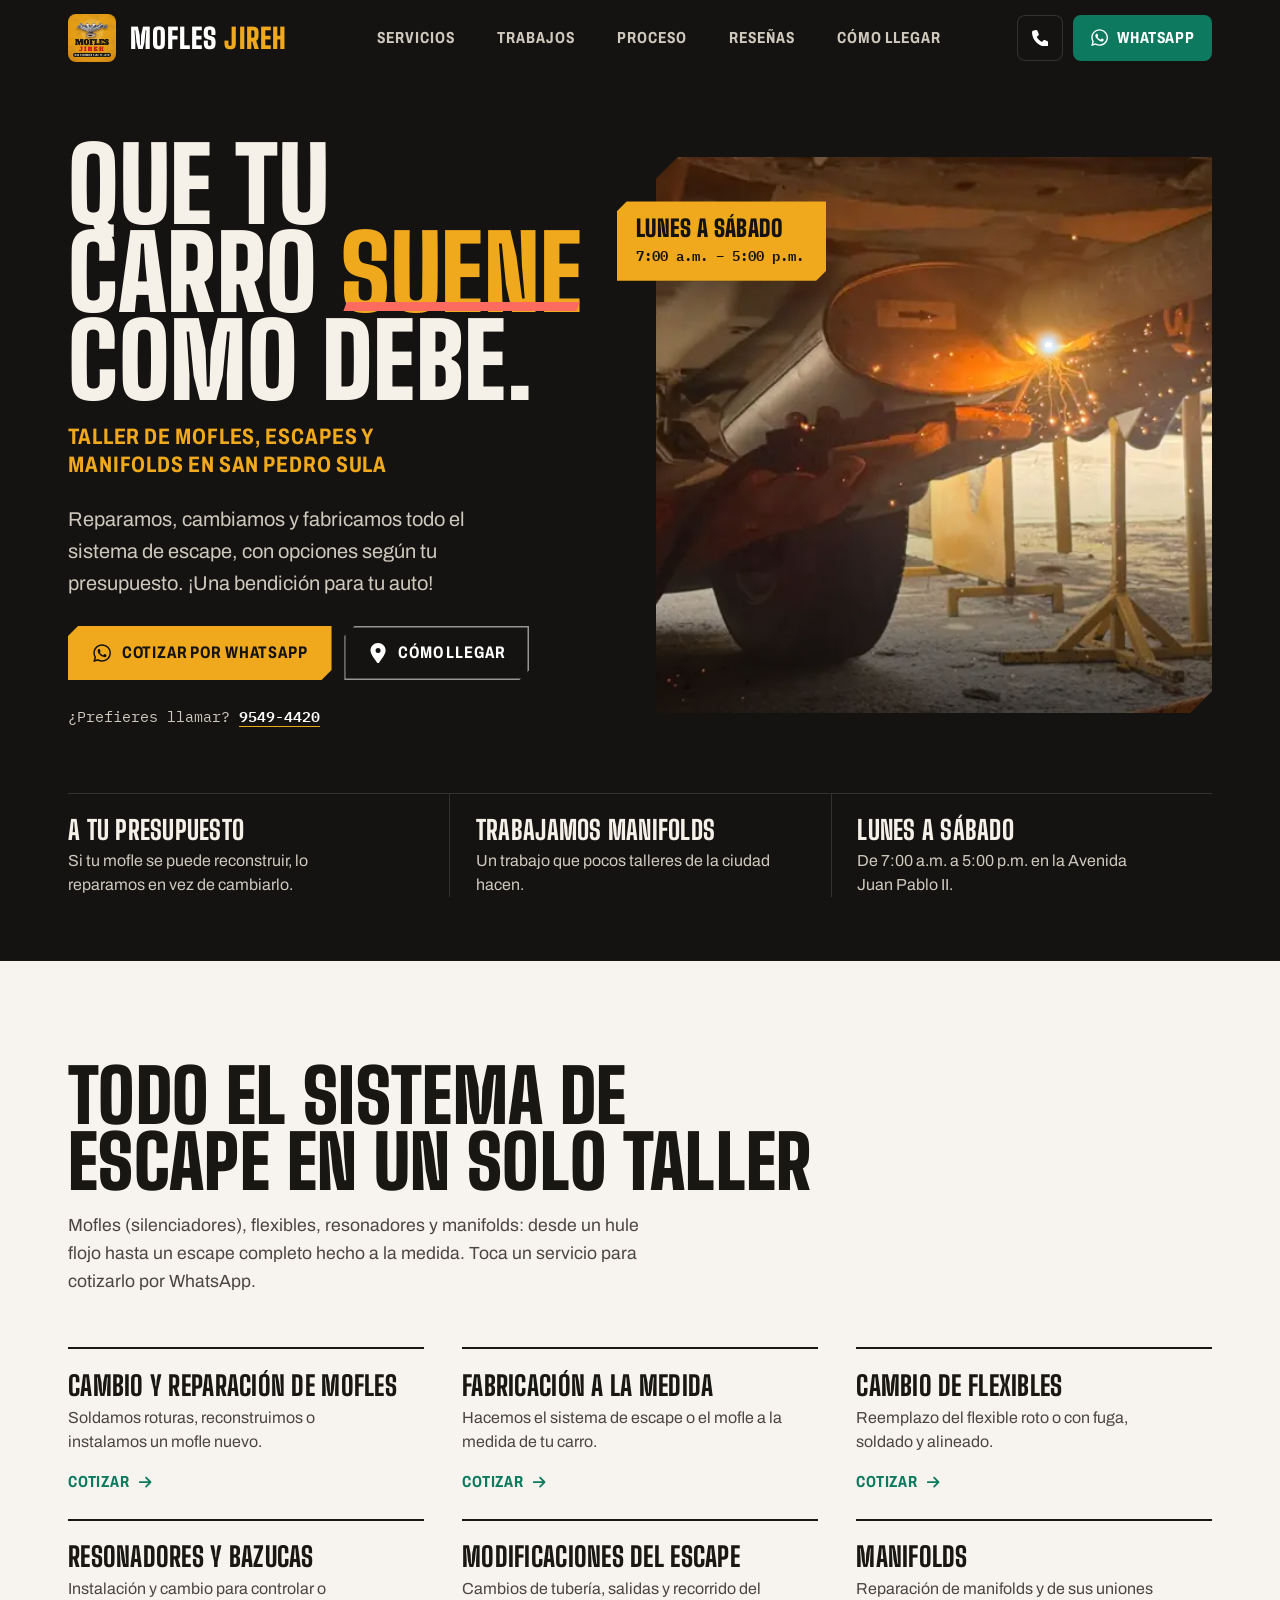
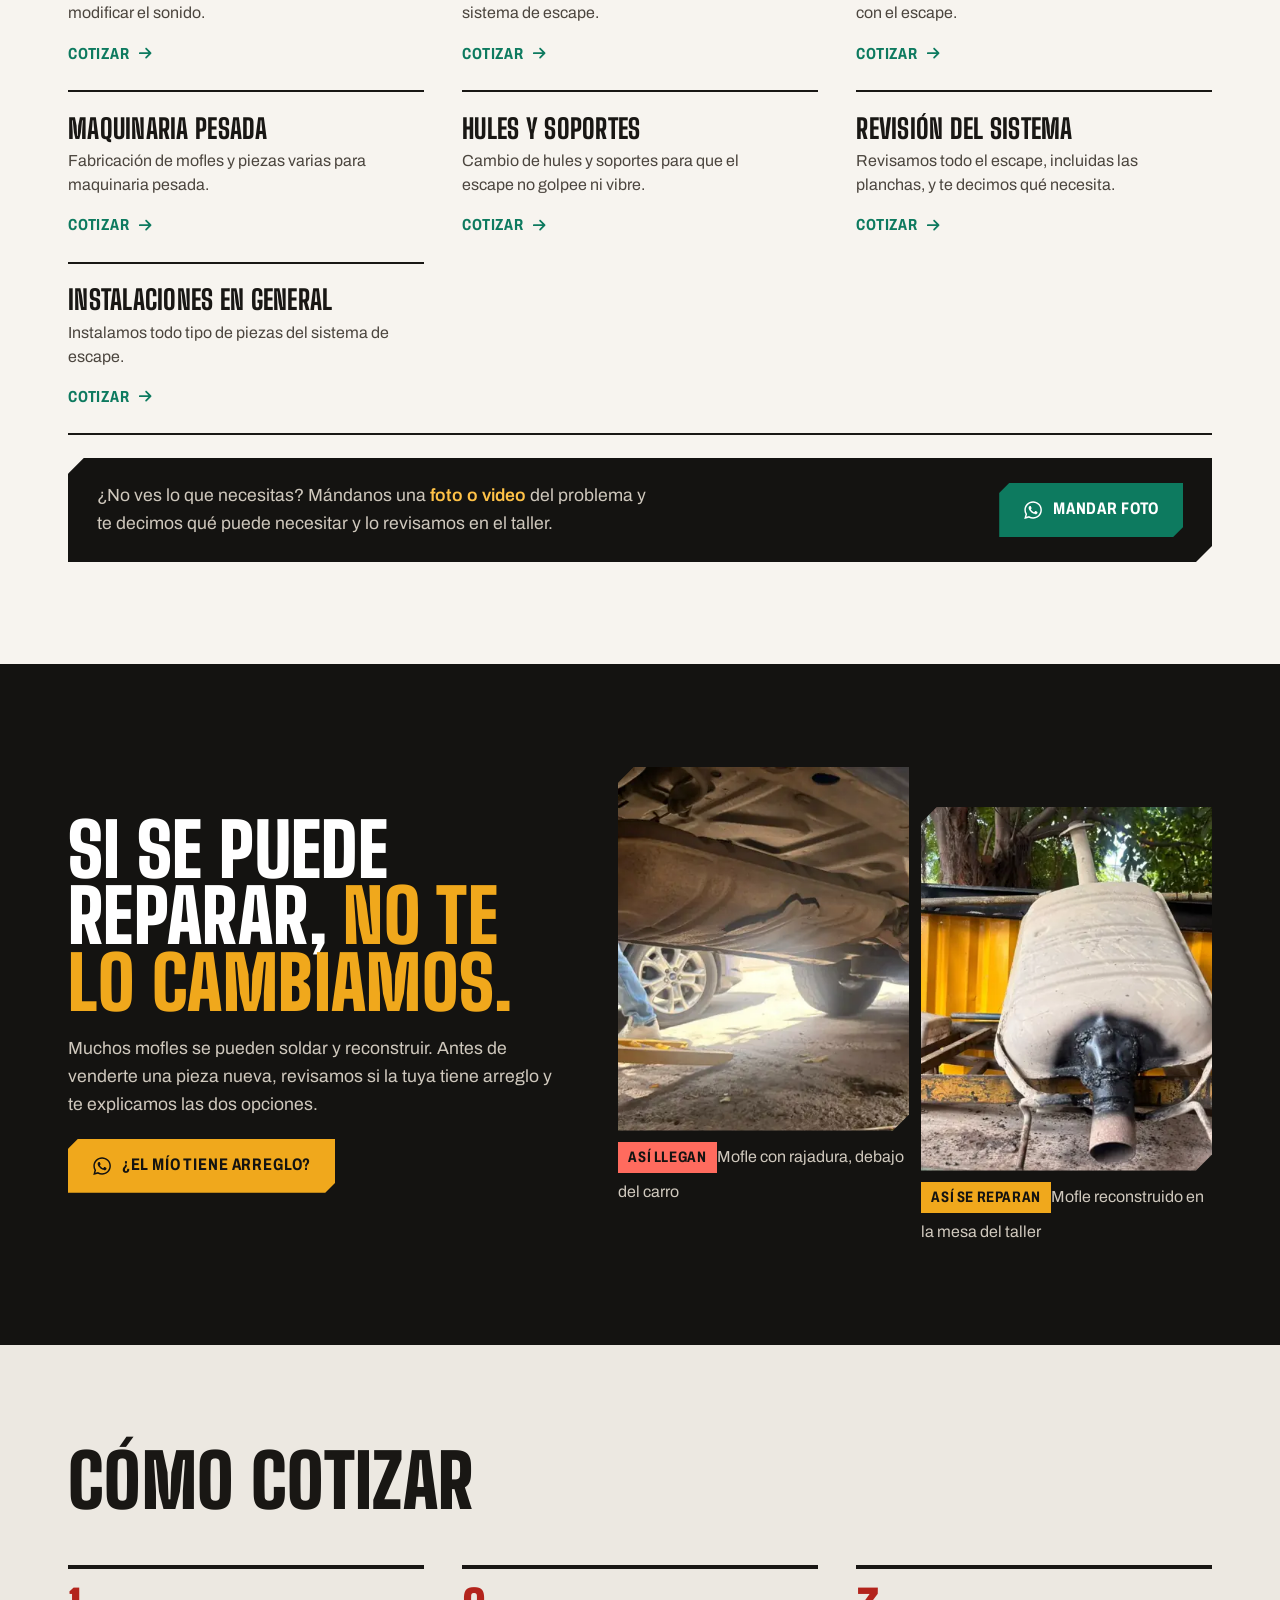
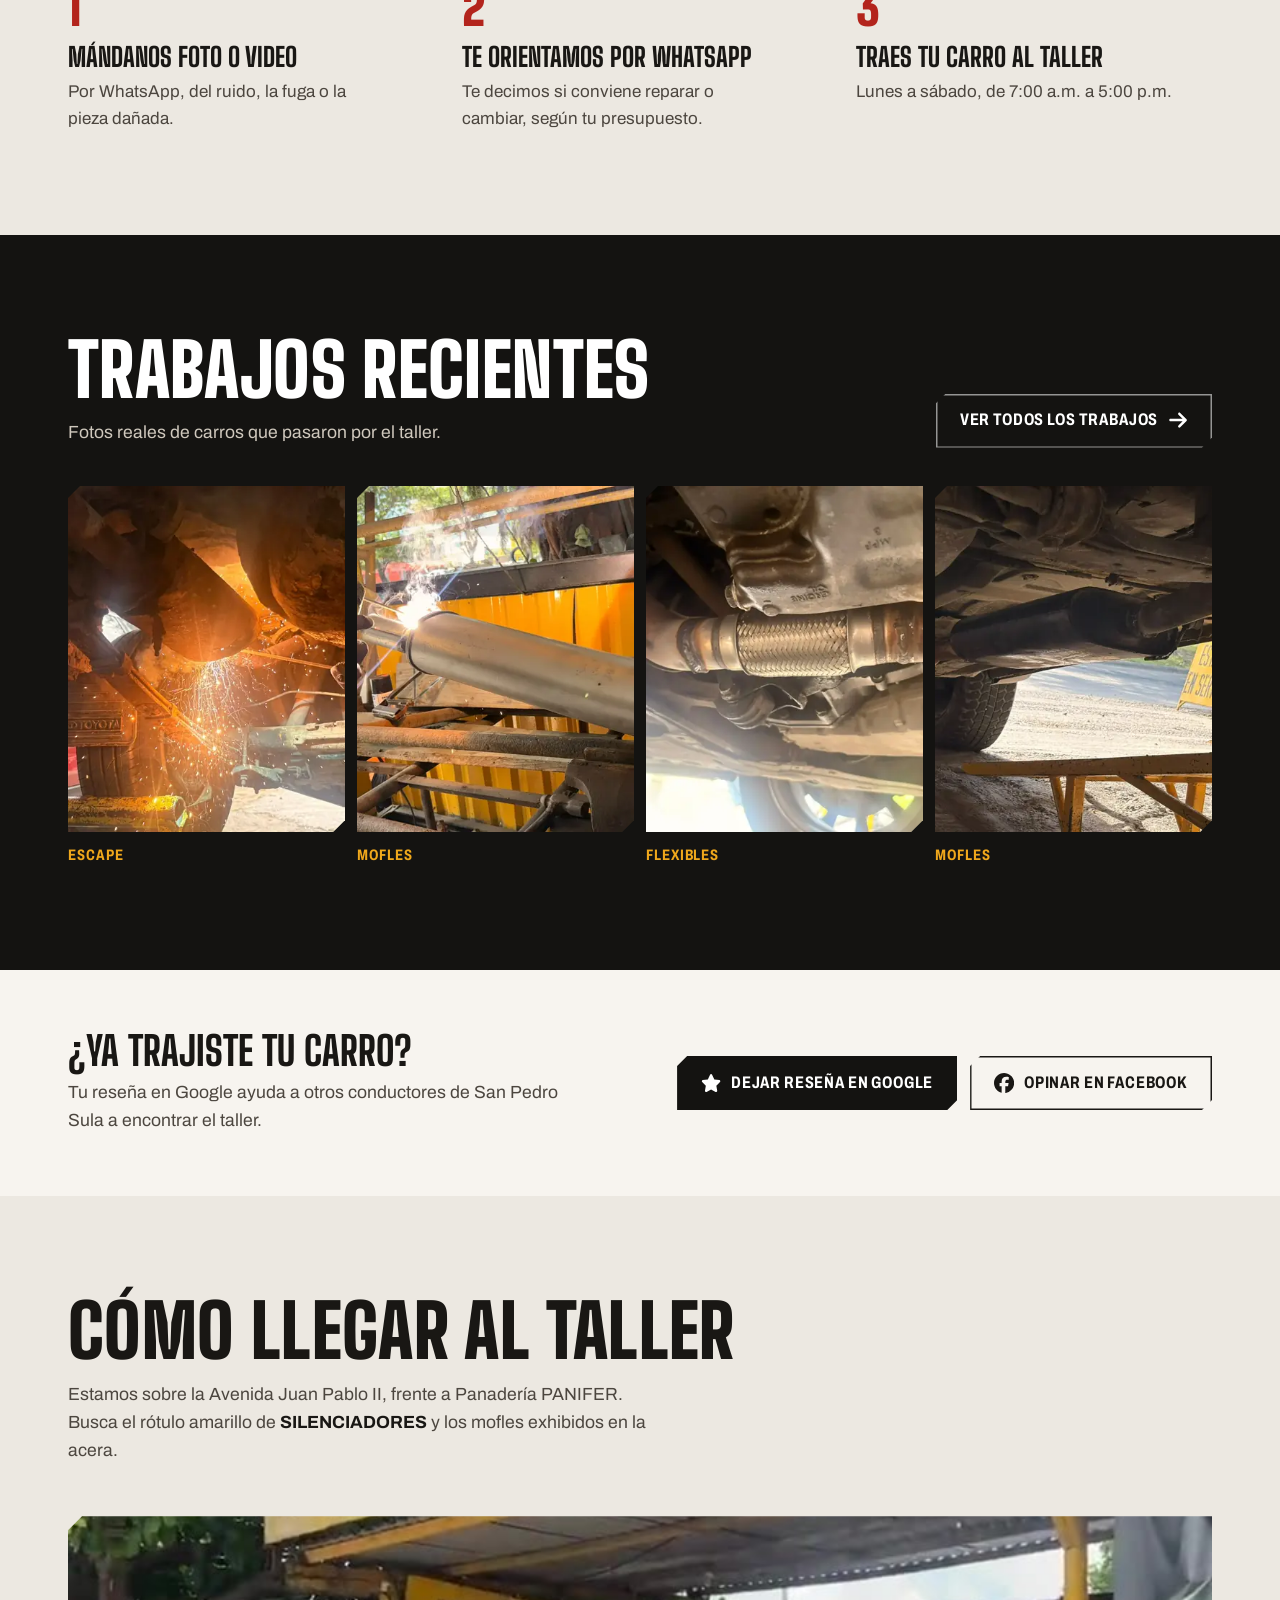
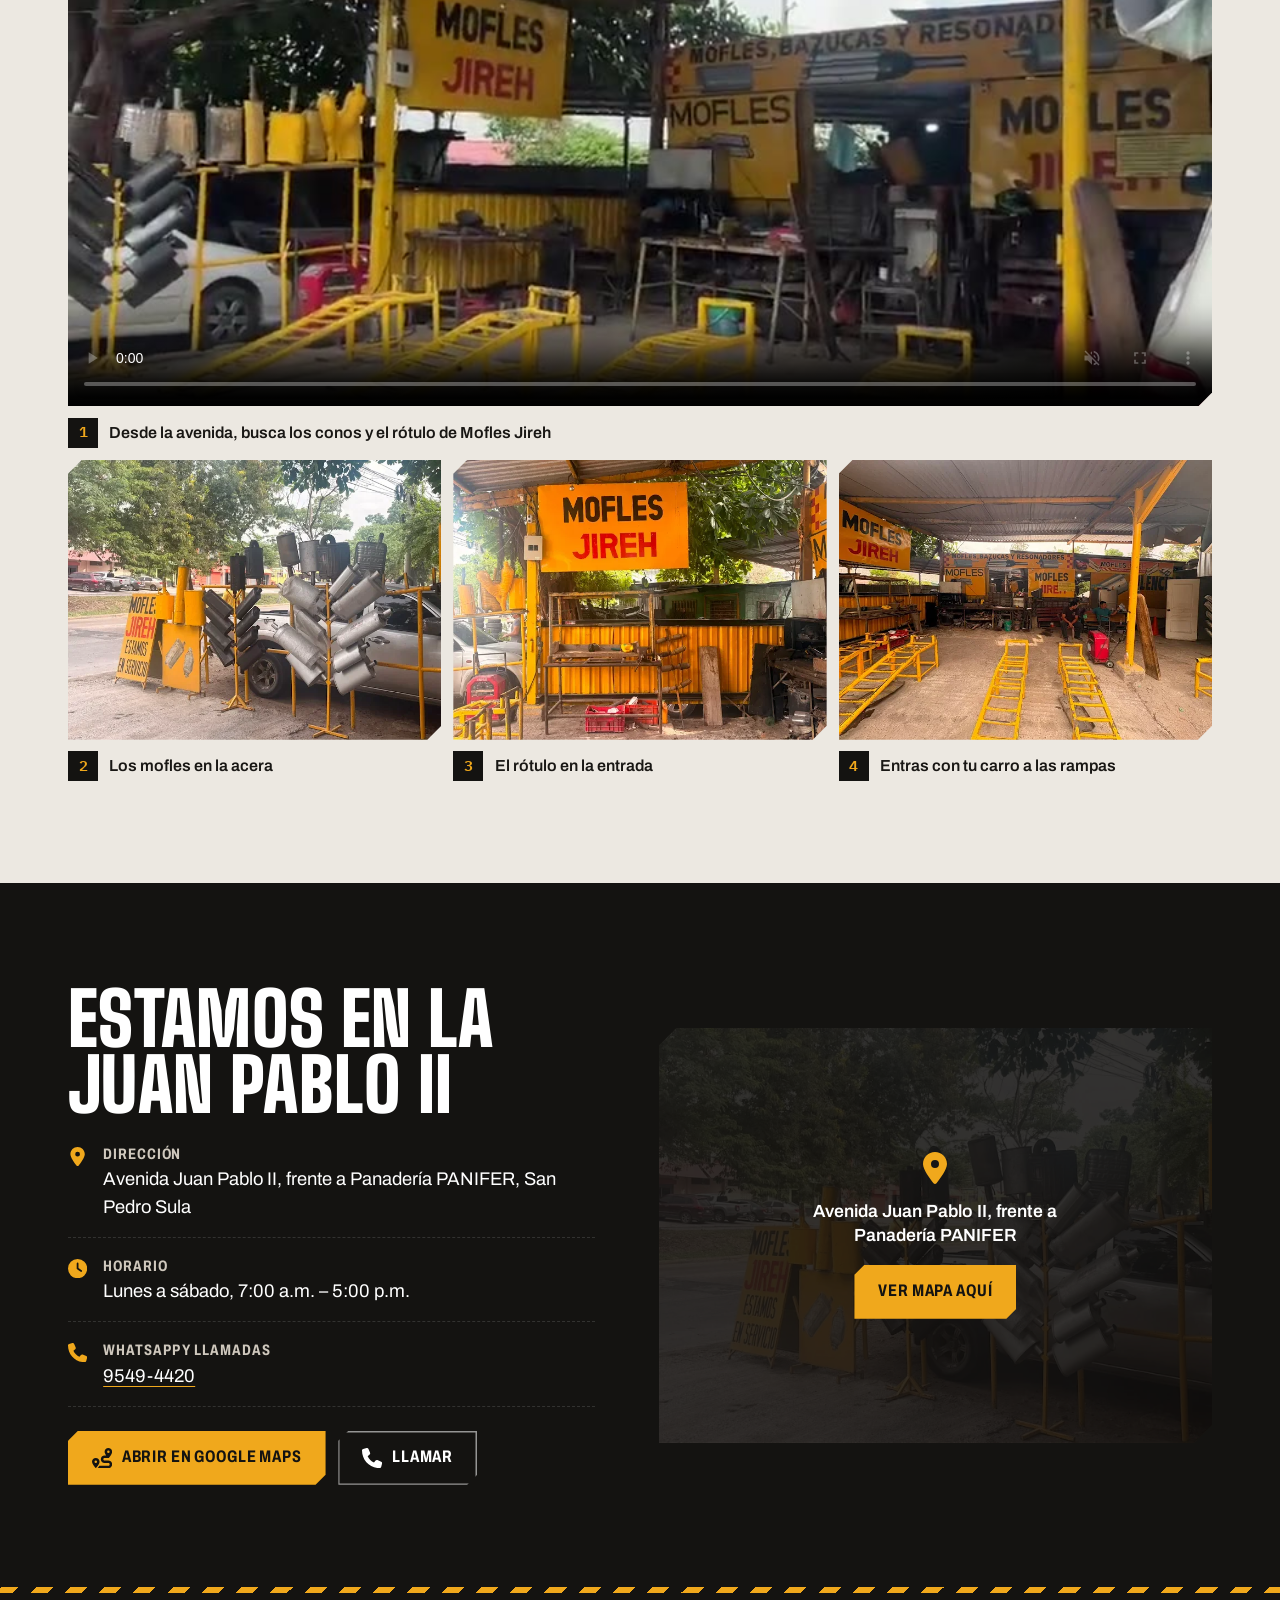
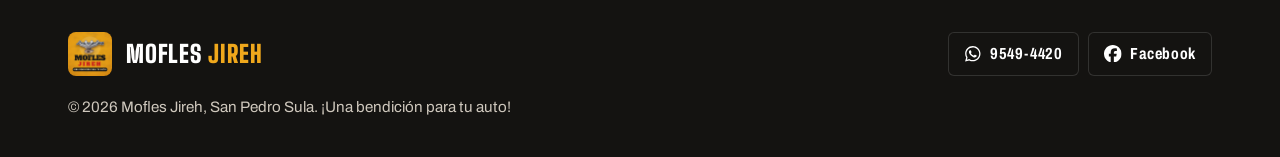
==== commit da640418: "Servicio nuevo: Fabricación a la medida (portada, datos estructurados y llms.txt) Co-Authored-By: Cl" ====
--- a/index.html
+++ b/index.html
@@ -36,6 +36,7 @@
   "telephone":"+50495494420",
   "hasOfferCatalog":{"@type":"OfferCatalog","name":"Servicios de sistema de escape","itemListElement":[
     {"@type":"Offer","itemOffered":{"@type":"Service","name":"Cambio y reparación de mofles"}},
+    {"@type":"Offer","itemOffered":{"@type":"Service","name":"Fabricación a la medida de sistemas de escape y mofles"}},
     {"@type":"Offer","itemOffered":{"@type":"Service","name":"Cambio de flexibles"}},
     {"@type":"Offer","itemOffered":{"@type":"Service","name":"Resonadores y bazucas"}},
     {"@type":"Offer","itemOffered":{"@type":"Service","name":"Modificaciones del escape"}},
@@ -131,6 +132,7 @@
       </div>
       <div class="svc-grid">
         <a class="svc" href="https://wa.me/50495494420?text=Hola%20Mofles%20Jireh%2C%20quiero%20cotizar%3A%20cambio%20o%20reparaci%C3%B3n%20de%20mofle" target="_blank" rel="noopener"><h3>Cambio y reparación de mofles</h3><p>Soldamos roturas, reconstruimos o instalamos un mofle nuevo.</p><span class="svc-go">Cotizar <svg class="ico" aria-hidden="true"><use href="#i-arrow"/></svg></span></a>
+        <a class="svc" href="https://wa.me/50495494420?text=Hola%20Mofles%20Jireh%2C%20quiero%20cotizar%3A%20fabricaci%C3%B3n%20a%20la%20medida" target="_blank" rel="noopener"><h3>Fabricación a la medida</h3><p>Hacemos el sistema de escape o el mofle a la medida de tu carro.</p><span class="svc-go">Cotizar <svg class="ico" aria-hidden="true"><use href="#i-arrow"/></svg></span></a>
         <a class="svc" href="https://wa.me/50495494420?text=Hola%20Mofles%20Jireh%2C%20quiero%20cotizar%3A%20cambio%20de%20flexible" target="_blank" rel="noopener"><h3>Cambio de flexibles</h3><p>Reemplazo del flexible roto o con fuga, soldado y alineado.</p><span class="svc-go">Cotizar <svg class="ico" aria-hidden="true"><use href="#i-arrow"/></svg></span></a>
         <a class="svc" href="https://wa.me/50495494420?text=Hola%20Mofles%20Jireh%2C%20quiero%20cotizar%3A%20resonador%20o%20bazuca" target="_blank" rel="noopener"><h3>Resonadores y bazucas</h3><p>Instalación y cambio para controlar o modificar el sonido.</p><span class="svc-go">Cotizar <svg class="ico" aria-hidden="true"><use href="#i-arrow"/></svg></span></a>
         <a class="svc" href="https://wa.me/50495494420?text=Hola%20Mofles%20Jireh%2C%20quiero%20cotizar%3A%20modificaci%C3%B3n%20del%20escape" target="_blank" rel="noopener"><h3>Modificaciones del escape</h3><p>Cambios de tubería, salidas y recorrido del sistema de escape.</p><span class="svc-go">Cotizar <svg class="ico" aria-hidden="true"><use href="#i-arrow"/></svg></span></a>
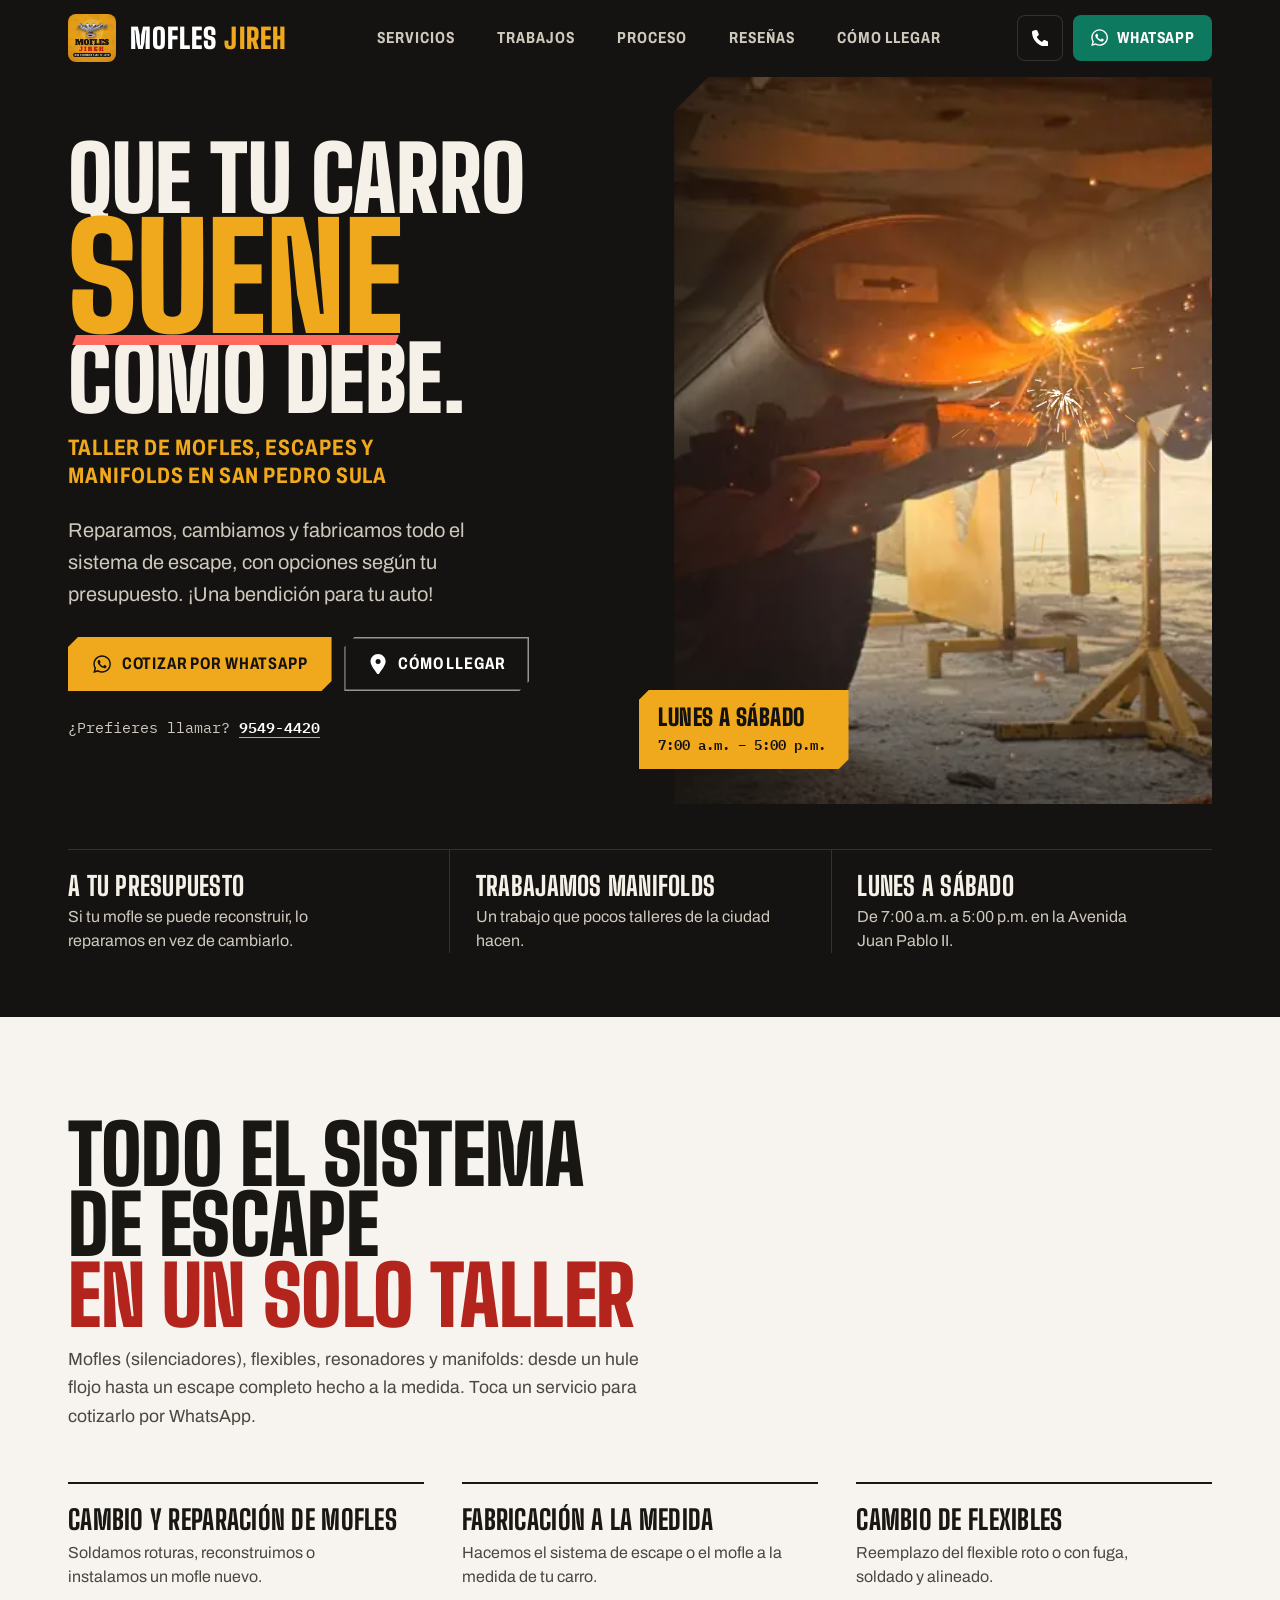
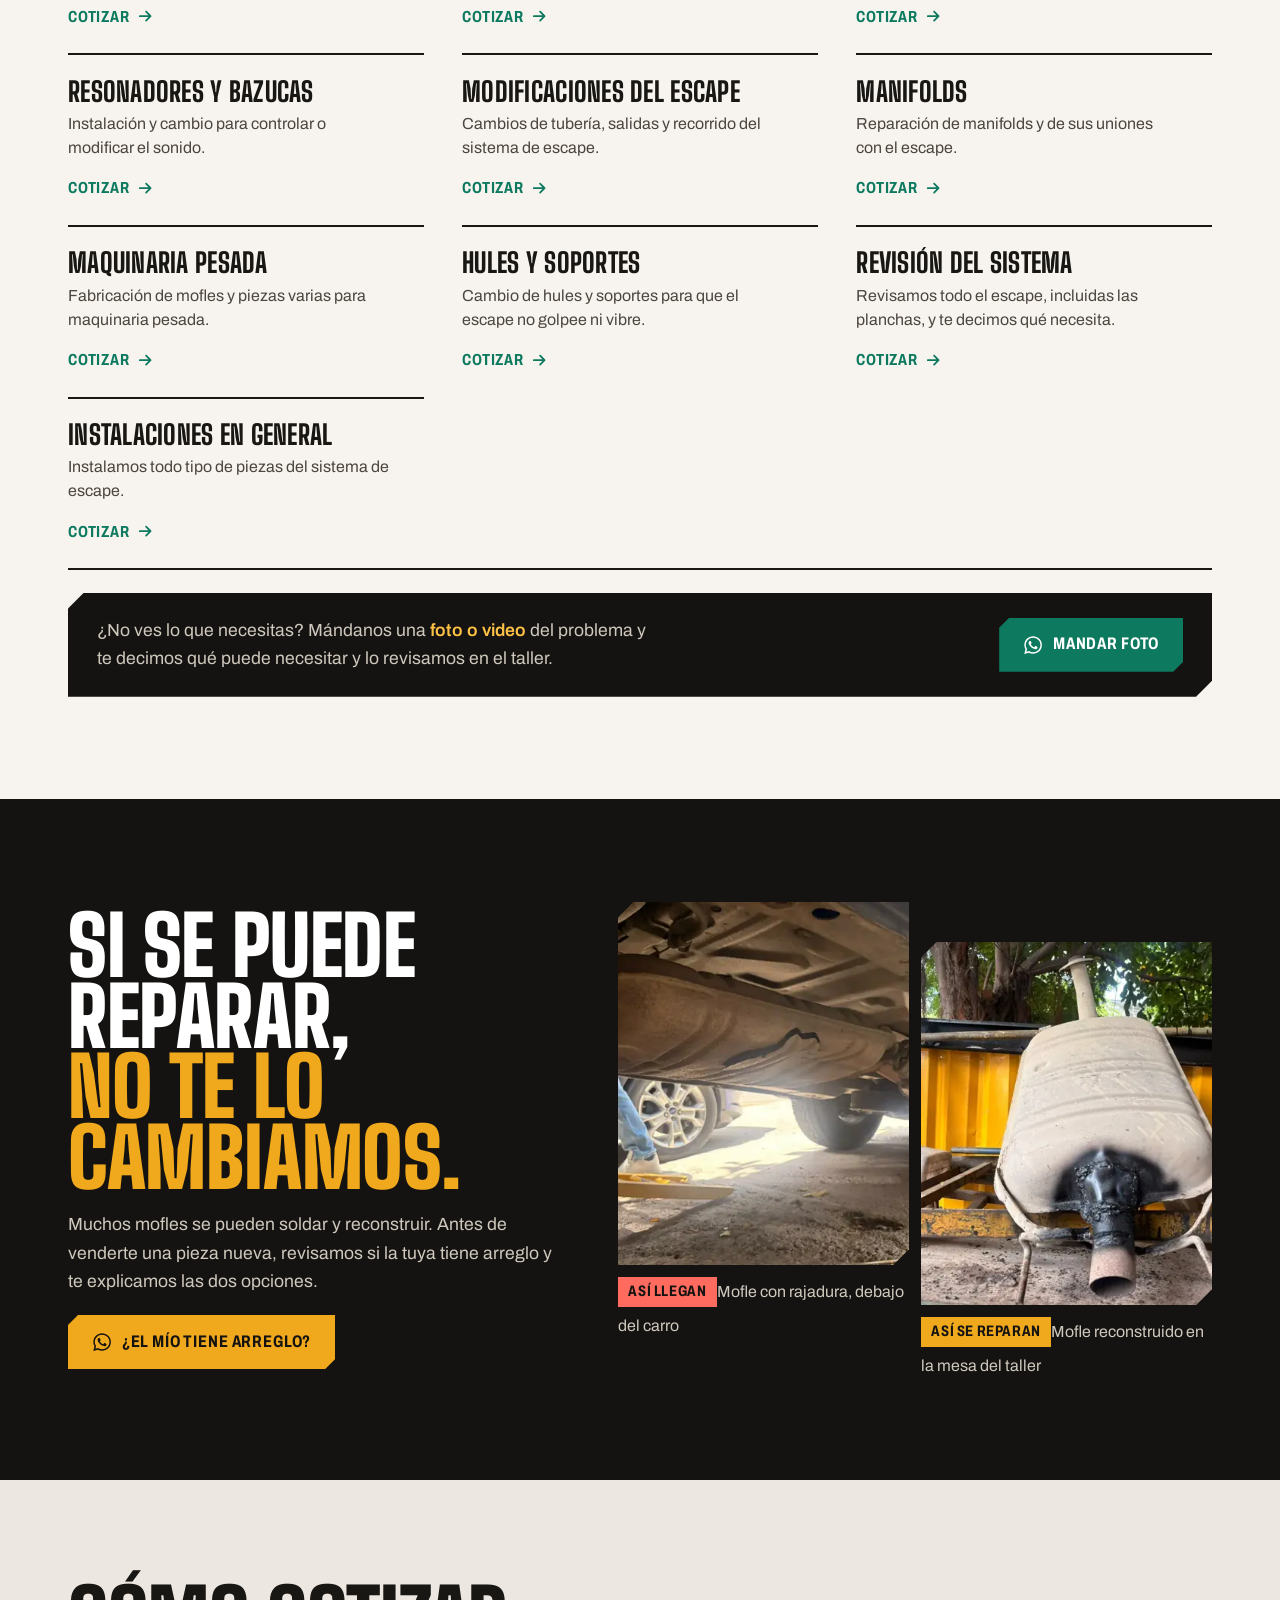
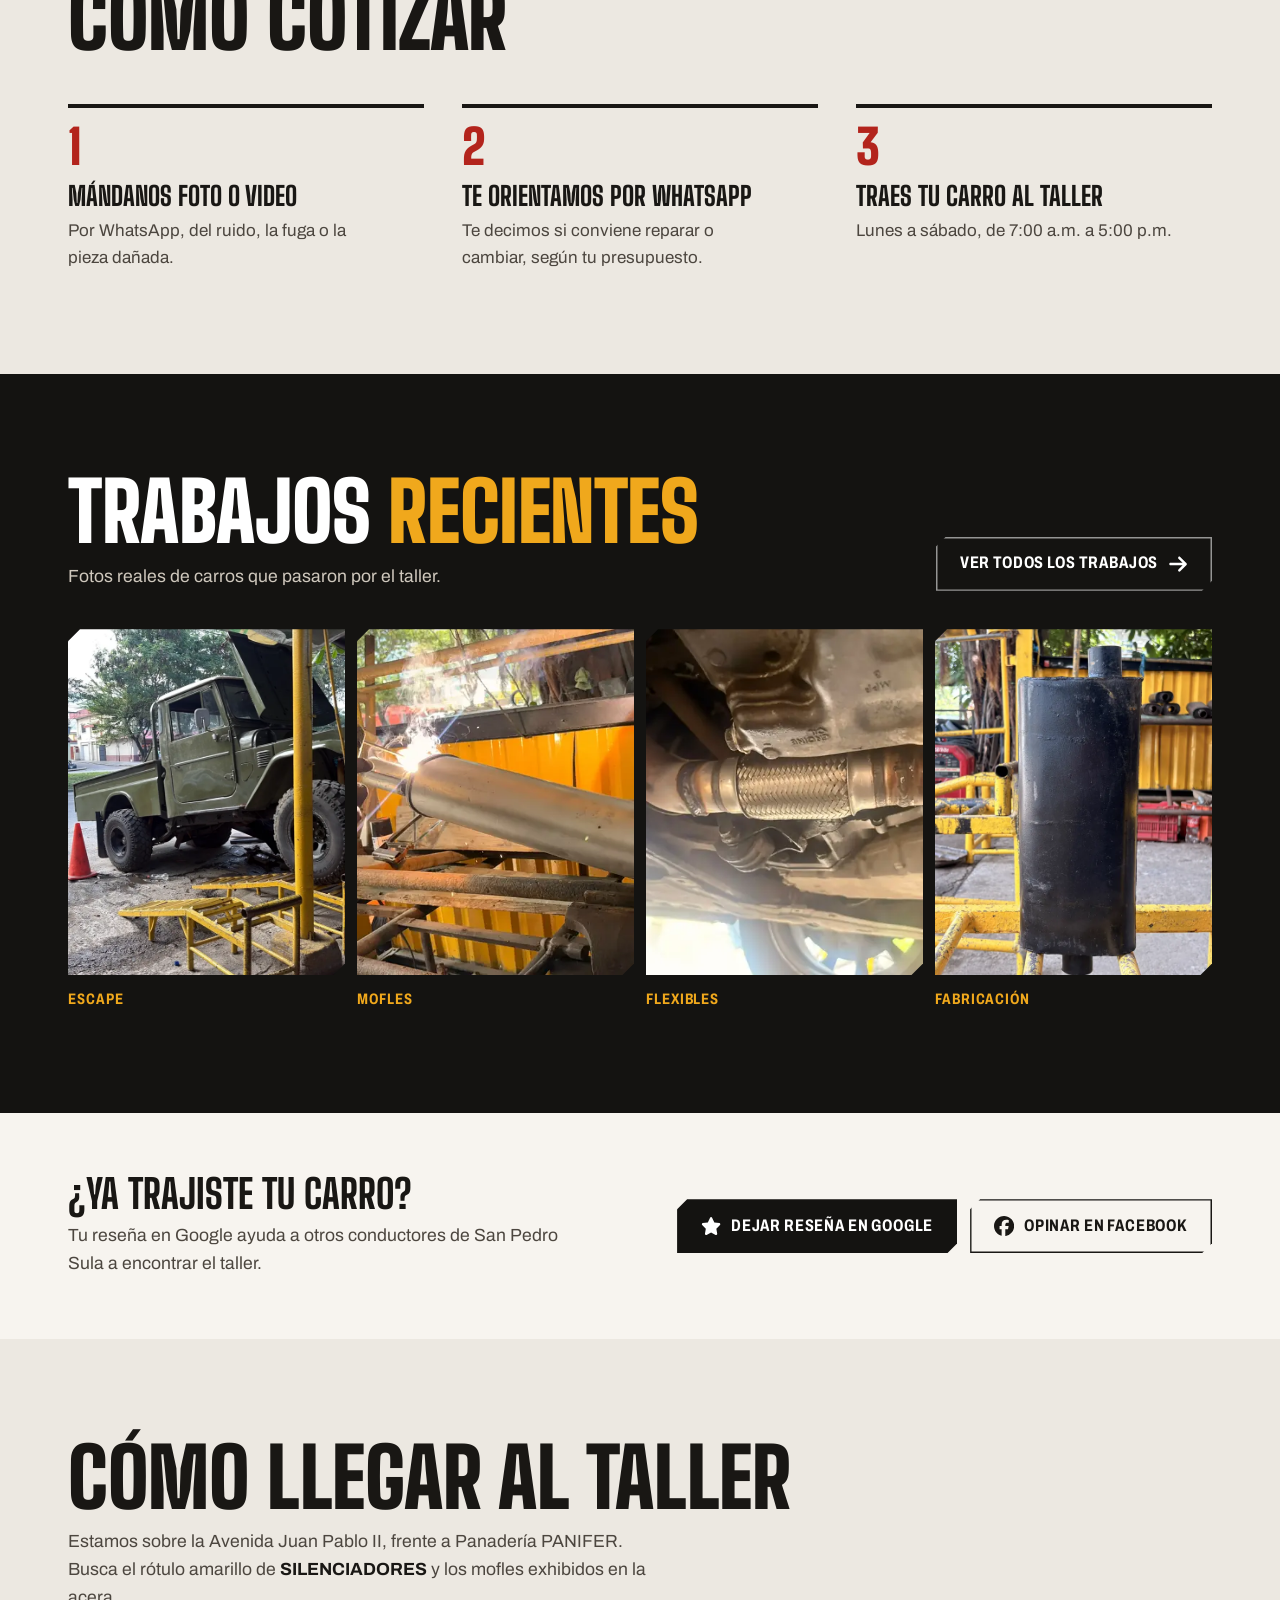
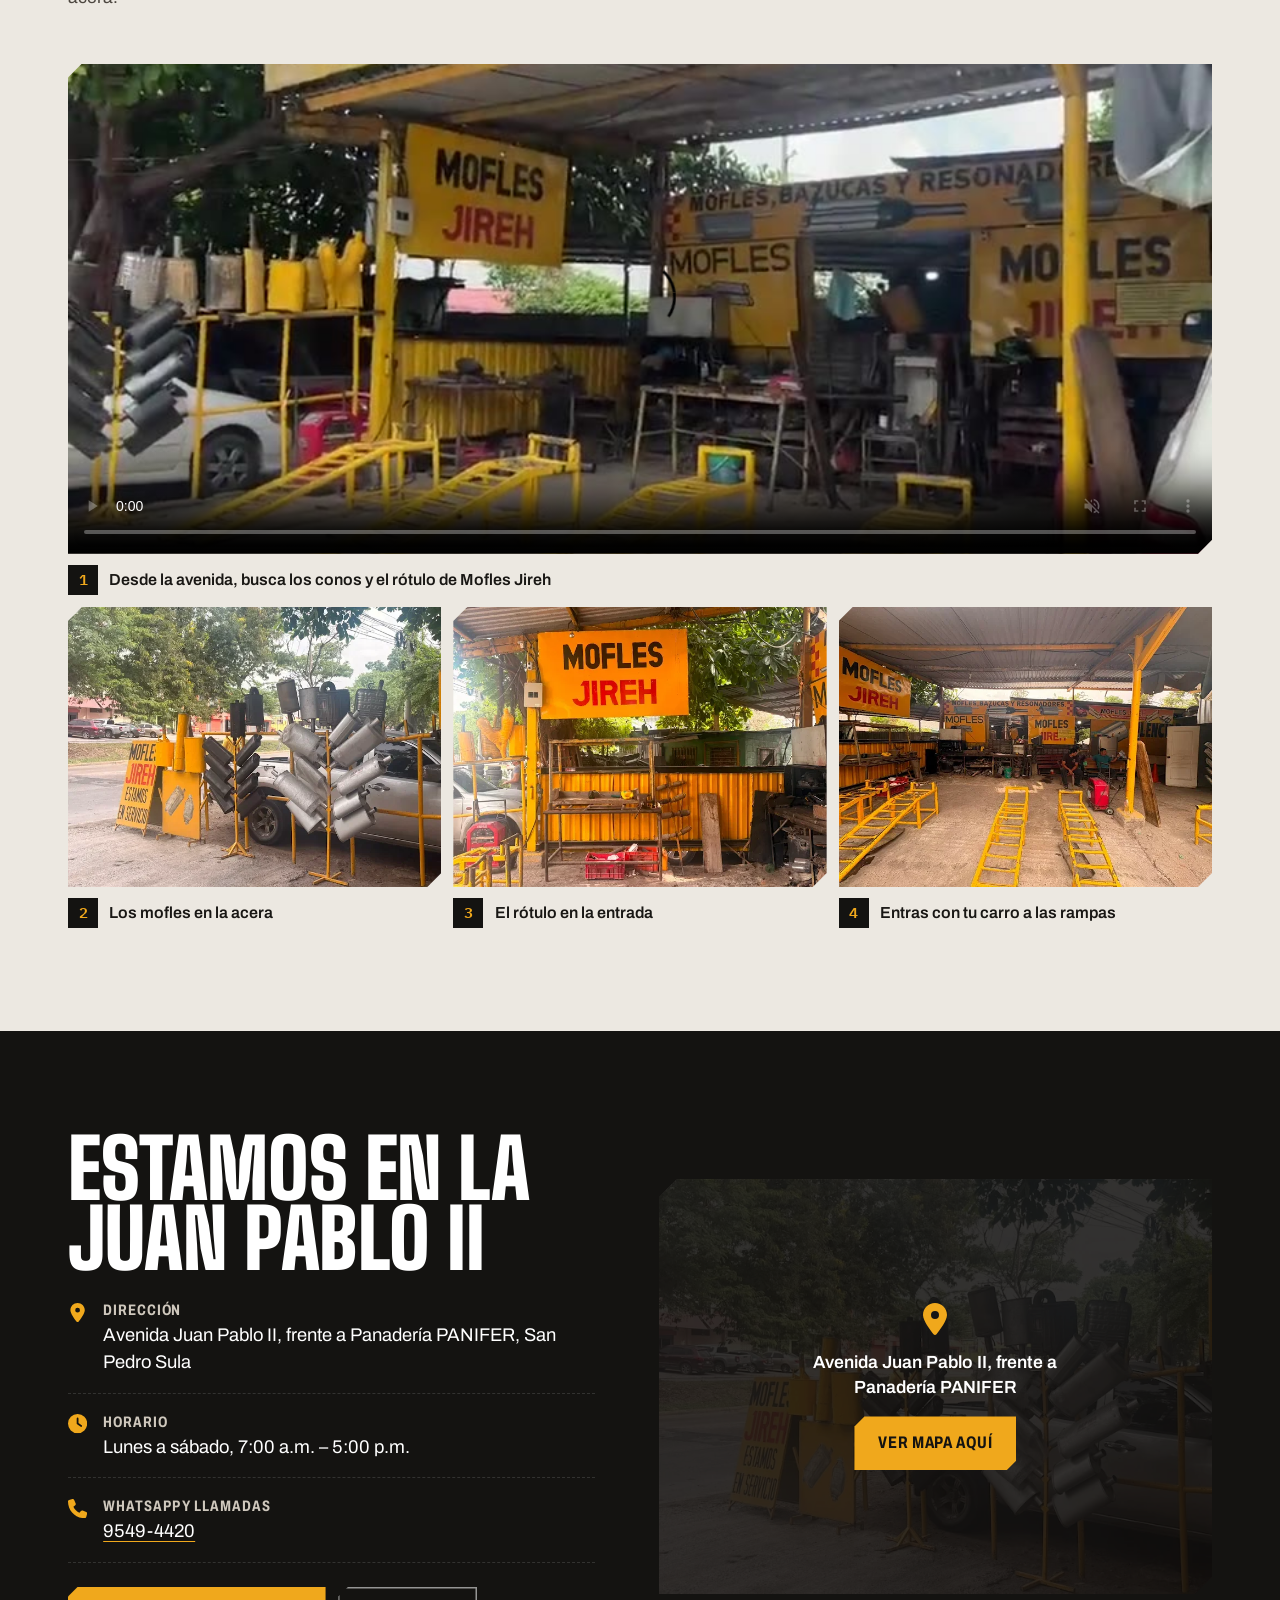
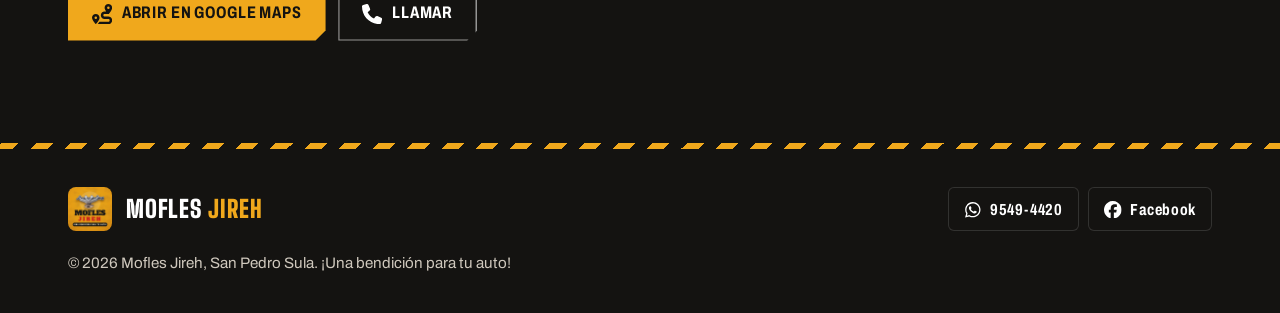
==== commit e9f925da: "Galería: 15 videos sin edición ni sonido (Land Cruiser incluida), categorías corregidas y hero más f" ====
--- a/index.html
+++ b/index.html
@@ -21,7 +21,7 @@
 <link rel="preconnect" href="https://fonts.gstatic.com" crossorigin>
 <link rel="stylesheet" href="https://fonts.googleapis.com/css2?family=Big+Shoulders+Display:wght@700;800;900&family=Archivo:wdth,wght@62..125,400..800&family=IBM+Plex+Mono:wght@500;600&display=swap">
 <link rel="preload" as="image" href="trabajos/mofle-nuevo-chispas.webp" imagesrcset="trabajos/mofle-nuevo-chispas-640.webp 640w, trabajos/mofle-nuevo-chispas-960.webp 960w, trabajos/mofle-nuevo-chispas.webp 1280w" imagesizes="(max-width:980px) 100vw, 600px">
-<link rel="stylesheet" href="css/estilos.css?v=20261126a">
+<link rel="stylesheet" href="css/estilos.css?v=20261126b">
 <script type="application/ld+json">
 {
   "@context":"https://schema.org",
@@ -95,7 +95,7 @@
     <div class="hero-in">
       <div class="hero-copy">
         <h1>
-          <span class="display">Que tu carro <em>suene</em> como debe.</span>
+          <span class="display"><span class="ln">Que tu carro</span> <span class="ln ln-big"><em>suene</em></span> <span class="ln">como debe.</span></span>
           <span class="h1-sub">Taller de mofles, escapes y manifolds en San Pedro Sula</span>
         </h1>
         <p class="lead">Reparamos, cambiamos y fabricamos todo el sistema de escape, con opciones según tu presupuesto. ¡Una bendición para tu auto!</p>
@@ -127,7 +127,7 @@
   <section class="sec light" id="servicios">
     <div class="wrap">
       <div class="sec-head">
-        <h2>Todo el sistema de escape en un solo taller</h2>
+        <h2>Todo el sistema de escape <em>en un solo taller</em></h2>
         <p>Mofles (silenciadores), flexibles, resonadores y manifolds: desde un hule flojo hasta un escape completo hecho a la medida. Toca un servicio para cotizarlo por WhatsApp.</p>
       </div>
       <div class="svc-grid">
@@ -183,16 +183,16 @@
     <div class="wrap">
       <div class="work-head">
         <div class="sec-head">
-          <h2>Trabajos recientes</h2>
+          <h2>Trabajos <em>recientes</em></h2>
           <p>Fotos reales de carros que pasaron por el taller.</p>
         </div>
         <a class="btn btn-line" href="galeria">Ver todos los trabajos <svg class="ico" aria-hidden="true"><use href="#i-arrow"/></svg></a>
       </div>
       <ul class="teaser">
-        <li><a href="galeria"><img src="trabajos/soldadura-toyota.webp" srcset="trabajos/soldadura-toyota-640.webp 640w, trabajos/soldadura-toyota-960.webp 960w, trabajos/soldadura-toyota.webp 1280w" sizes="(max-width:980px) 50vw, 300px" alt="Soldando el escape de una camioneta Toyota por debajo, con chispas" loading="lazy" width="1280" height="960"><span>Escape</span></a></li>
+        <li><a href="galeria"><img src="trabajos/lc-en-el-taller.webp" srcset="trabajos/lc-en-el-taller-640.webp 640w, trabajos/lc-en-el-taller-960.webp 960w, trabajos/lc-en-el-taller.webp 1080w" sizes="(max-width:980px) 50vw, 300px" alt="Toyota Land Cruiser sobre la rampa del taller para cambiarle tubería y mofle" loading="lazy" width="1080" height="1920"><span>Escape</span></a></li>
         <li><a href="galeria"><img src="trabajos/soldando-mofle.webp" srcset="trabajos/soldando-mofle-640.webp 640w, trabajos/soldando-mofle-960.webp 960w, trabajos/soldando-mofle.webp 1280w" sizes="(max-width:980px) 50vw, 300px" alt="Soldando la salida de un mofle sobre la mesa del taller" loading="lazy" width="1280" height="960"><span>Mofles</span></a></li>
         <li><a href="galeria"><img src="trabajos/flexible-instalado.webp" srcset="trabajos/flexible-instalado-640.webp 640w, trabajos/flexible-instalado-960.webp 960w, trabajos/flexible-instalado.webp 1280w" sizes="(max-width:980px) 50vw, 300px" alt="Flexible nuevo instalado debajo de un carro" loading="lazy" width="1280" height="960"><span>Flexibles</span></a></li>
-        <li><a href="galeria"><img src="trabajos/mofle-instalado.webp" srcset="trabajos/mofle-instalado-640.webp 640w, trabajos/mofle-instalado-960.webp 960w, trabajos/mofle-instalado.webp 1280w" sizes="(max-width:980px) 50vw, 300px" alt="Mofle nuevo instalado debajo de un carro" loading="lazy" width="1280" height="960"><span>Mofles</span></a></li>
+        <li><a href="galeria"><img src="trabajos/mofle-fabricado-medida.webp" srcset="trabajos/mofle-fabricado-medida-640.webp 640w, trabajos/mofle-fabricado-medida-960.webp 960w, trabajos/mofle-fabricado-medida.webp 1280w" sizes="(max-width:980px) 50vw, 300px" alt="Mofle negro fabricado a la medida en el taller" loading="lazy" width="1280" height="1706"><span>Fabricación</span></a></li>
       </ul>
     </div>
   </section>
@@ -289,8 +289,8 @@
   <p class="v-cap" id="visorTitulo"></p>
 </div>
 
-<script src="trabajos.js?v=20261126a"></script>
-<script src="resenas.js?v=20261126a"></script>
-<script src="js/app.js?v=20261126a"></script>
+<script src="trabajos.js?v=20261126b"></script>
+<script src="resenas.js?v=20261126b"></script>
+<script src="js/app.js?v=20261126b"></script>
 </body>
 </html>
--- a/css/estilos.css
+++ b/css/estilos.css
@@ -114,7 +114,11 @@
 .hero-copy{display:grid;gap:1.5rem;justify-items:start}
 .hero h1{display:grid;gap:1.1rem}
 .h1-sub{display:block;font-family:var(--f-body);font-stretch:75%;font-weight:700;text-transform:uppercase;letter-spacing:.04em;font-size:clamp(1.15rem,2vw,1.4rem);line-height:1.25;color:var(--gold);max-width:30ch}
-.display{font-family:var(--f-display);font-weight:900;text-transform:uppercase;font-size:clamp(3.4rem,8vw,7.4rem);line-height:.86;letter-spacing:.005em;color:#F6F1E8}
+.display{font-family:var(--f-display);font-weight:900;text-transform:uppercase;font-size:clamp(3.4rem,7vw,6.6rem);line-height:.84;letter-spacing:-.005em;color:#F6F1E8}
+.display .ln{display:block}
+/* la palabra que importa va mas grande: el titulo se lee como un rotulo de taller */
+.display .ln-big{font-size:1.62em;line-height:.8;margin-block:.02em .04em}
+.display .ln-big em::after{bottom:-.07em;height:.07em}
 .display em{color:var(--gold);display:inline-block;position:relative}
 .display em::after{content:"";position:absolute;left:.04em;right:.04em;bottom:.06em;height:.09em;background:var(--red-l);transform:skewX(-20deg)}
 .hero .lead{font-size:clamp(1.1rem,1.8vw,1.25rem);max-width:42ch;color:var(--muted-d)}
@@ -140,6 +144,17 @@
 .facts strong{font-family:var(--f-display);font-weight:800;text-transform:uppercase;font-size:1.65rem;line-height:1;letter-spacing:.01em;color:#F6F1E8}
 .facts span{color:var(--muted-d);font-size:1rem;line-height:1.5;max-width:34ch}
 
+/* hero en escritorio: la foto llega hasta el borde derecho y ocupa todo el alto */
+@media (min-width:981px){
+  .hero-in{grid-template-columns:minmax(0,1.02fr) minmax(0,1fr);padding-block:0;align-items:stretch;min-height:min(calc(100svh - var(--nav-h) - 9rem),720px)}
+  .hero-copy{align-content:center;padding-block:clamp(2.5rem,5vw,4.5rem)}
+  .hero-art{max-width:none;justify-self:stretch;margin-right:calc(-1 * (var(--gutter) + max(0px,(100vw - var(--max)) / 2)))}
+  .shot{--cut:34px;aspect-ratio:auto;height:100%;min-height:520px;clip-path:polygon(var(--cut) 0,100% 0,100% 100%,0 100%,0 var(--cut))}
+  .shot::after{background:linear-gradient(90deg,rgba(20,19,17,.55),transparent 28%),linear-gradient(180deg,transparent 60%,rgba(10,9,8,.5))}
+  .status{top:auto;bottom:2.2rem;left:-2.2rem}
+  .hero-in{margin-bottom:clamp(2rem,3.5vw,3rem)}
+}
+
 /* ---------- FOTOS: skeleton mientras cargan y aviso si fallan (lo activa js/app.js) ---------- */
 img.sk{background:linear-gradient(110deg,var(--sk-a) 30%,var(--sk-b) 50%,var(--sk-a) 70%) 0 0/250% 100%;color:transparent}
 @media (prefers-reduced-motion:no-preference){
@@ -160,7 +175,8 @@
 .dark{background:var(--steel);color:#fff}
 .sec-head{display:grid;gap:1rem;margin-bottom:clamp(2.2rem,4vw,3.2rem);max-width:48rem;justify-items:start}
 .sec-head.center{text-align:center;margin-inline:auto;justify-items:center}
-.sec-head h2,.visit-info h2{font-family:var(--f-display);font-weight:900;text-transform:uppercase;font-size:clamp(2.6rem,6vw,4.6rem);line-height:.9;letter-spacing:.005em}
+.sec-head h2,.visit-info h2{font-family:var(--f-display);font-weight:900;text-transform:uppercase;font-size:clamp(2.8rem,6.4vw,5.4rem);line-height:.86;letter-spacing:-.005em}
+.sec-head h2 em,.visit-info h2 em{font-style:normal;display:inline-block}
 .sec-head h2 em,.visit-info h2 em{color:var(--red)}
 .dark .sec-head h2 em,.dark h2 em{color:var(--gold)}
 .sec-head p{color:var(--muted);font-size:1.1rem;max-width:58ch}
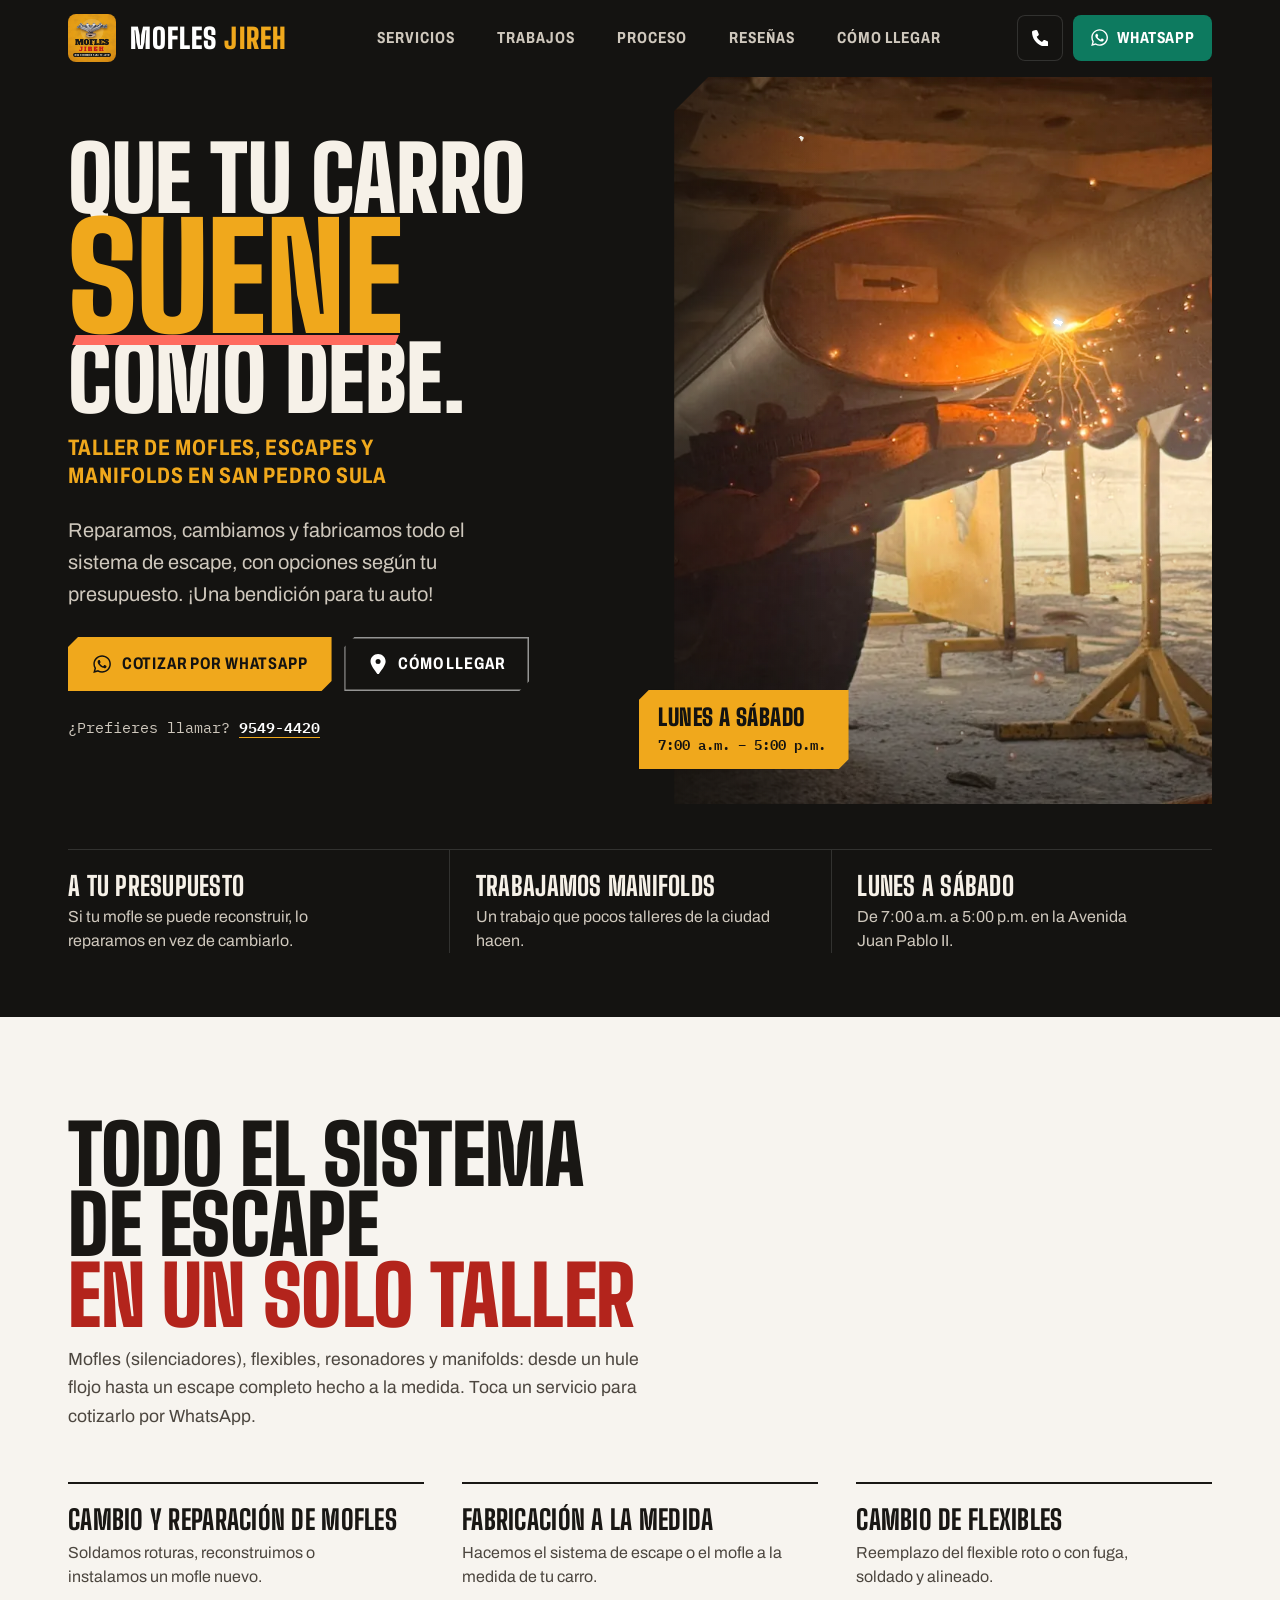
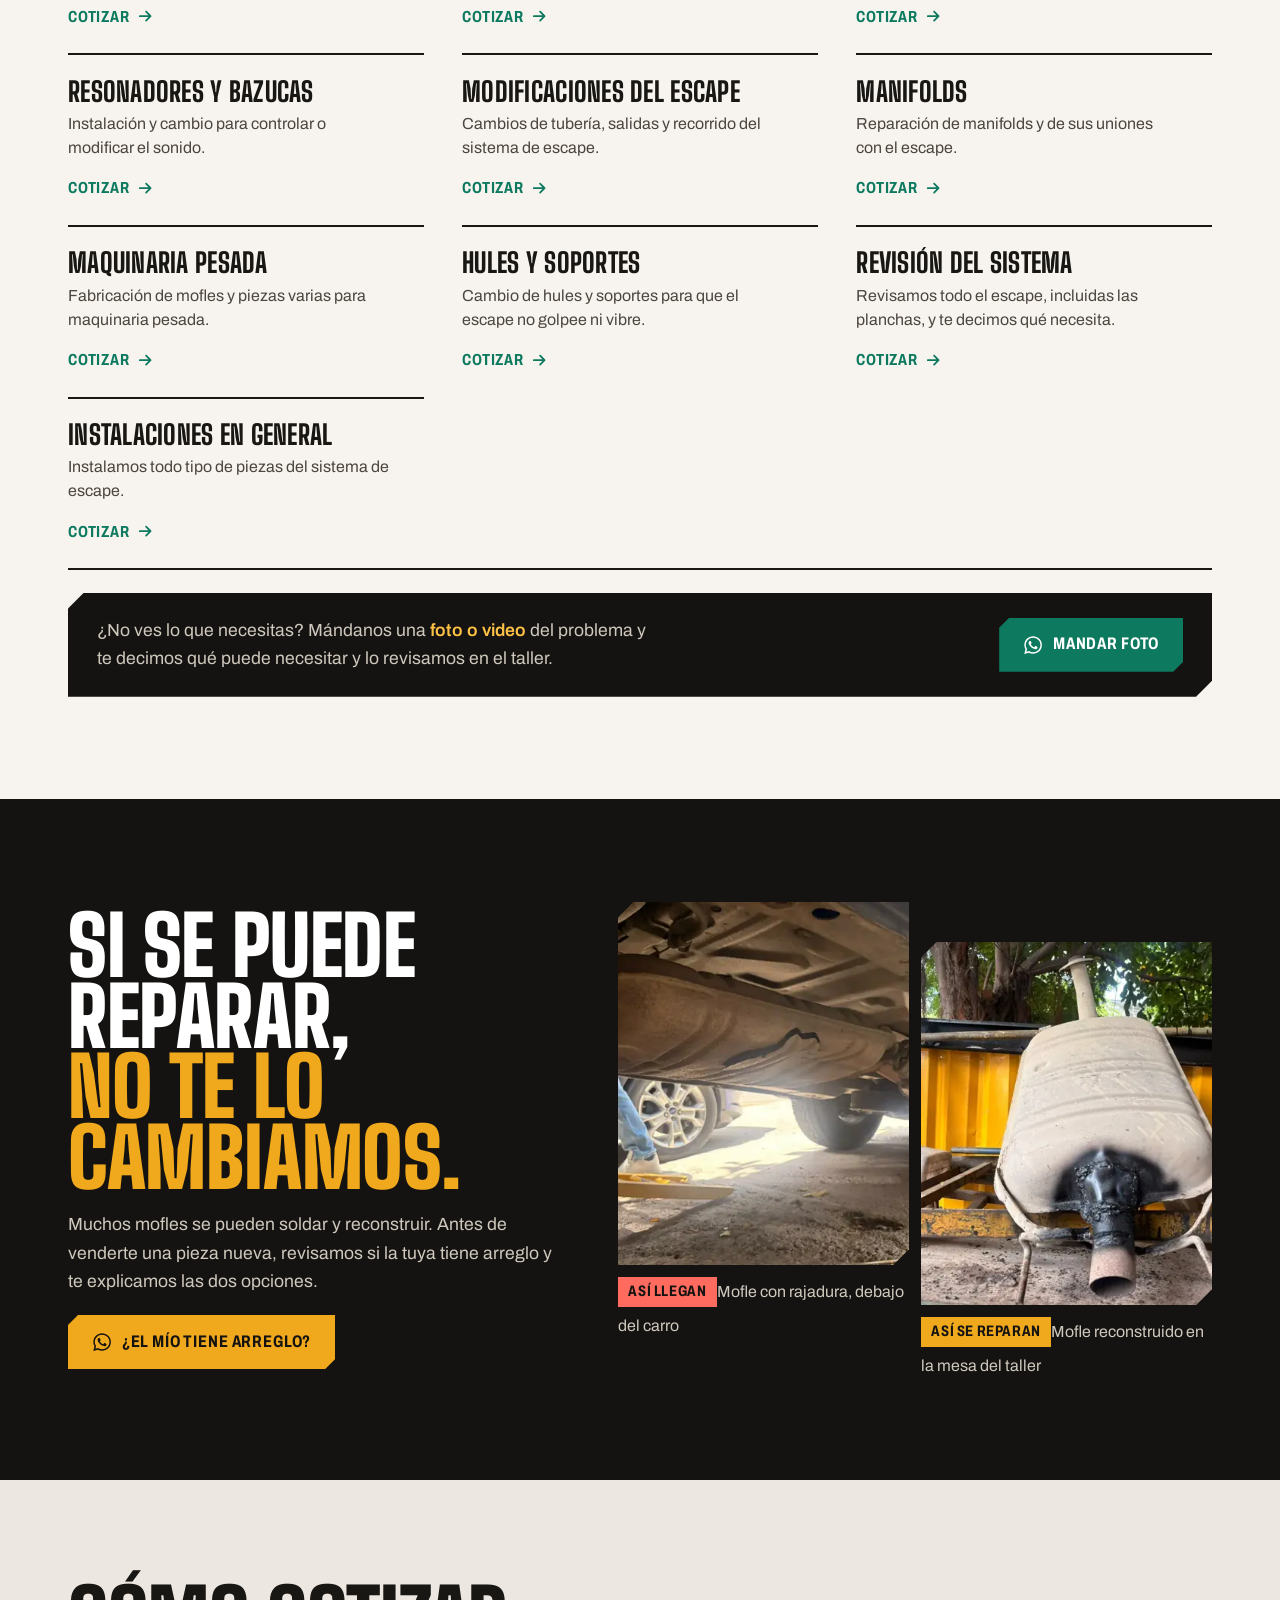
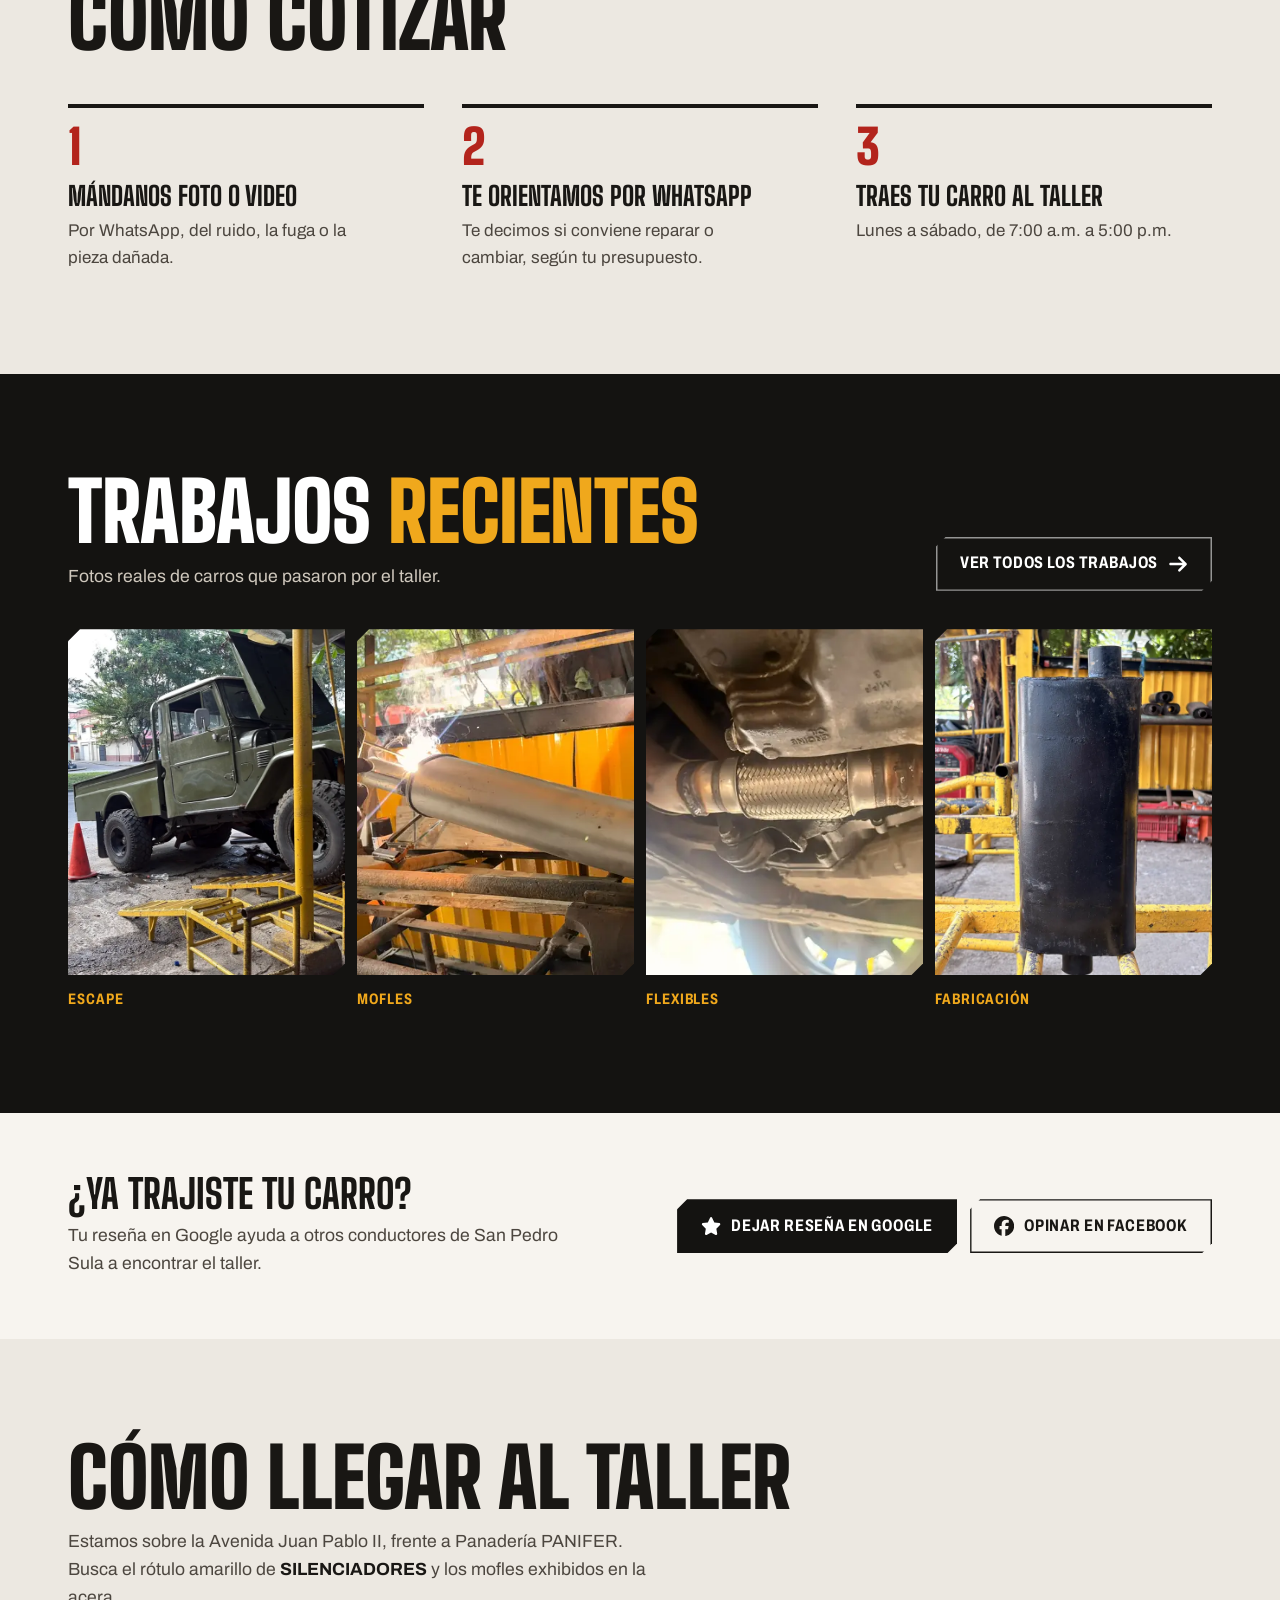
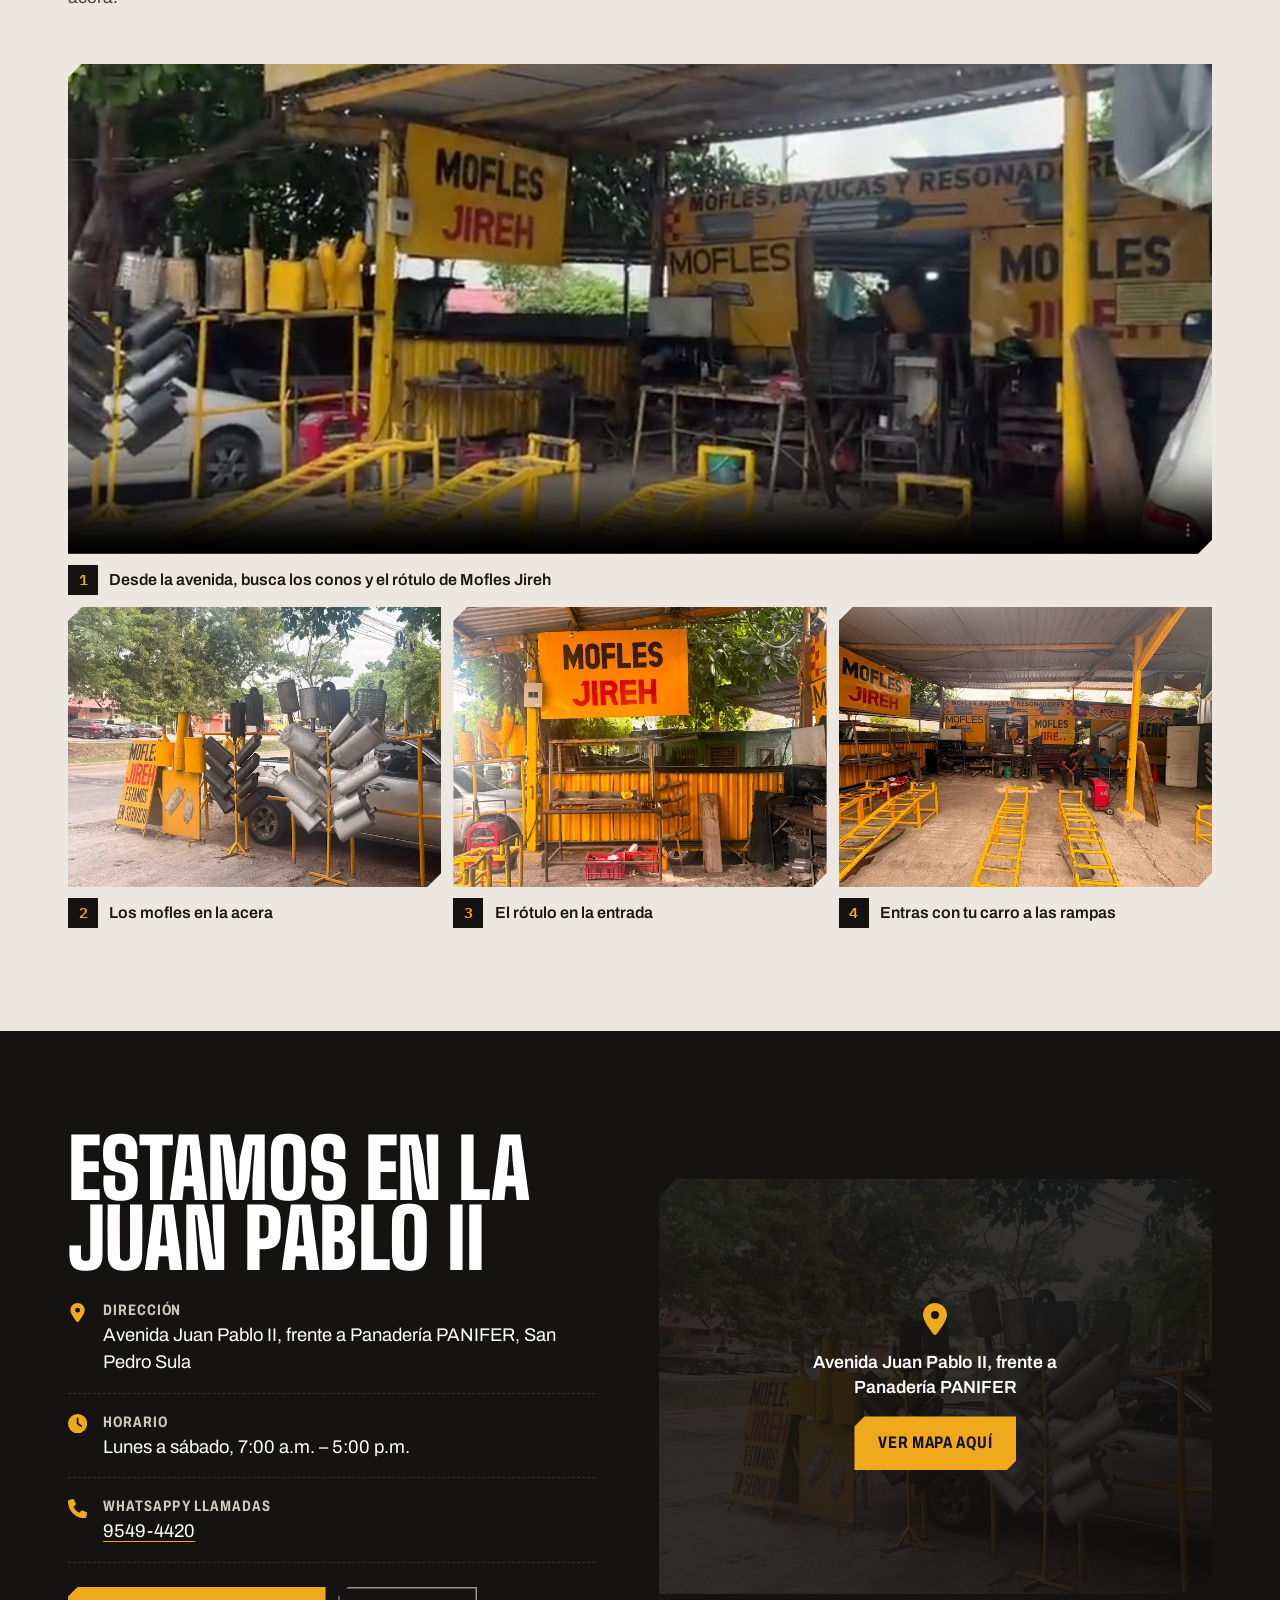
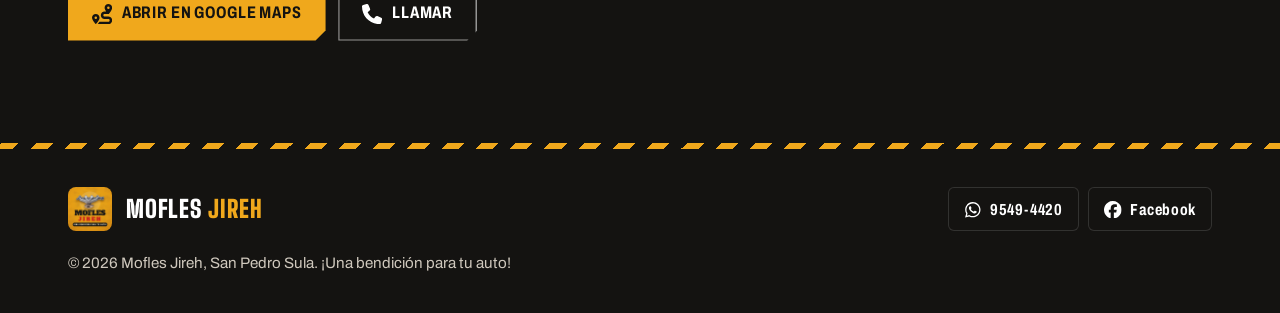
==== commit 9e1dd1ce: "Hero: el navegador carga la foto grande (sizes ajustado al hero a sangre) Co-Authored-By: Claude Opu" ====
--- a/index.html
+++ b/index.html
@@ -20,7 +20,7 @@
 <link rel="preconnect" href="https://fonts.googleapis.com">
 <link rel="preconnect" href="https://fonts.gstatic.com" crossorigin>
 <link rel="stylesheet" href="https://fonts.googleapis.com/css2?family=Big+Shoulders+Display:wght@700;800;900&family=Archivo:wdth,wght@62..125,400..800&family=IBM+Plex+Mono:wght@500;600&display=swap">
-<link rel="preload" as="image" href="trabajos/mofle-nuevo-chispas.webp" imagesrcset="trabajos/mofle-nuevo-chispas-640.webp 640w, trabajos/mofle-nuevo-chispas-960.webp 960w, trabajos/mofle-nuevo-chispas.webp 1280w" imagesizes="(max-width:980px) 100vw, 600px">
+<link rel="preload" as="image" href="trabajos/mofle-nuevo-chispas.webp" imagesrcset="trabajos/mofle-nuevo-chispas-640.webp 640w, trabajos/mofle-nuevo-chispas-960.webp 960w, trabajos/mofle-nuevo-chispas.webp 1280w" imagesizes="(max-width:980px) 100vw, 1280px">
 <link rel="stylesheet" href="css/estilos.css?v=20261126b">
 <script type="application/ld+json">
 {
@@ -108,7 +108,7 @@
 
       <figure class="hero-art">
         <div class="shot" id="soldadura">
-          <img src="trabajos/mofle-nuevo-chispas.webp" srcset="trabajos/mofle-nuevo-chispas-640.webp 640w, trabajos/mofle-nuevo-chispas-960.webp 960w, trabajos/mofle-nuevo-chispas.webp 1280w" sizes="(max-width:980px) 100vw, 600px" alt="Soldando un mofle nuevo debajo de un carro en el taller, con chispas" width="1280" height="960" fetchpriority="high">
+          <img src="trabajos/mofle-nuevo-chispas.webp" srcset="trabajos/mofle-nuevo-chispas-640.webp 640w, trabajos/mofle-nuevo-chispas-960.webp 960w, trabajos/mofle-nuevo-chispas.webp 1280w" sizes="(max-width:980px) 100vw, 1280px" alt="Soldando un mofle nuevo debajo de un carro en el taller, con chispas" width="1280" height="960" fetchpriority="high">
           <div class="flash" id="destello" aria-hidden="true"></div>
           <canvas id="chispas" aria-hidden="true"></canvas>
         </div>
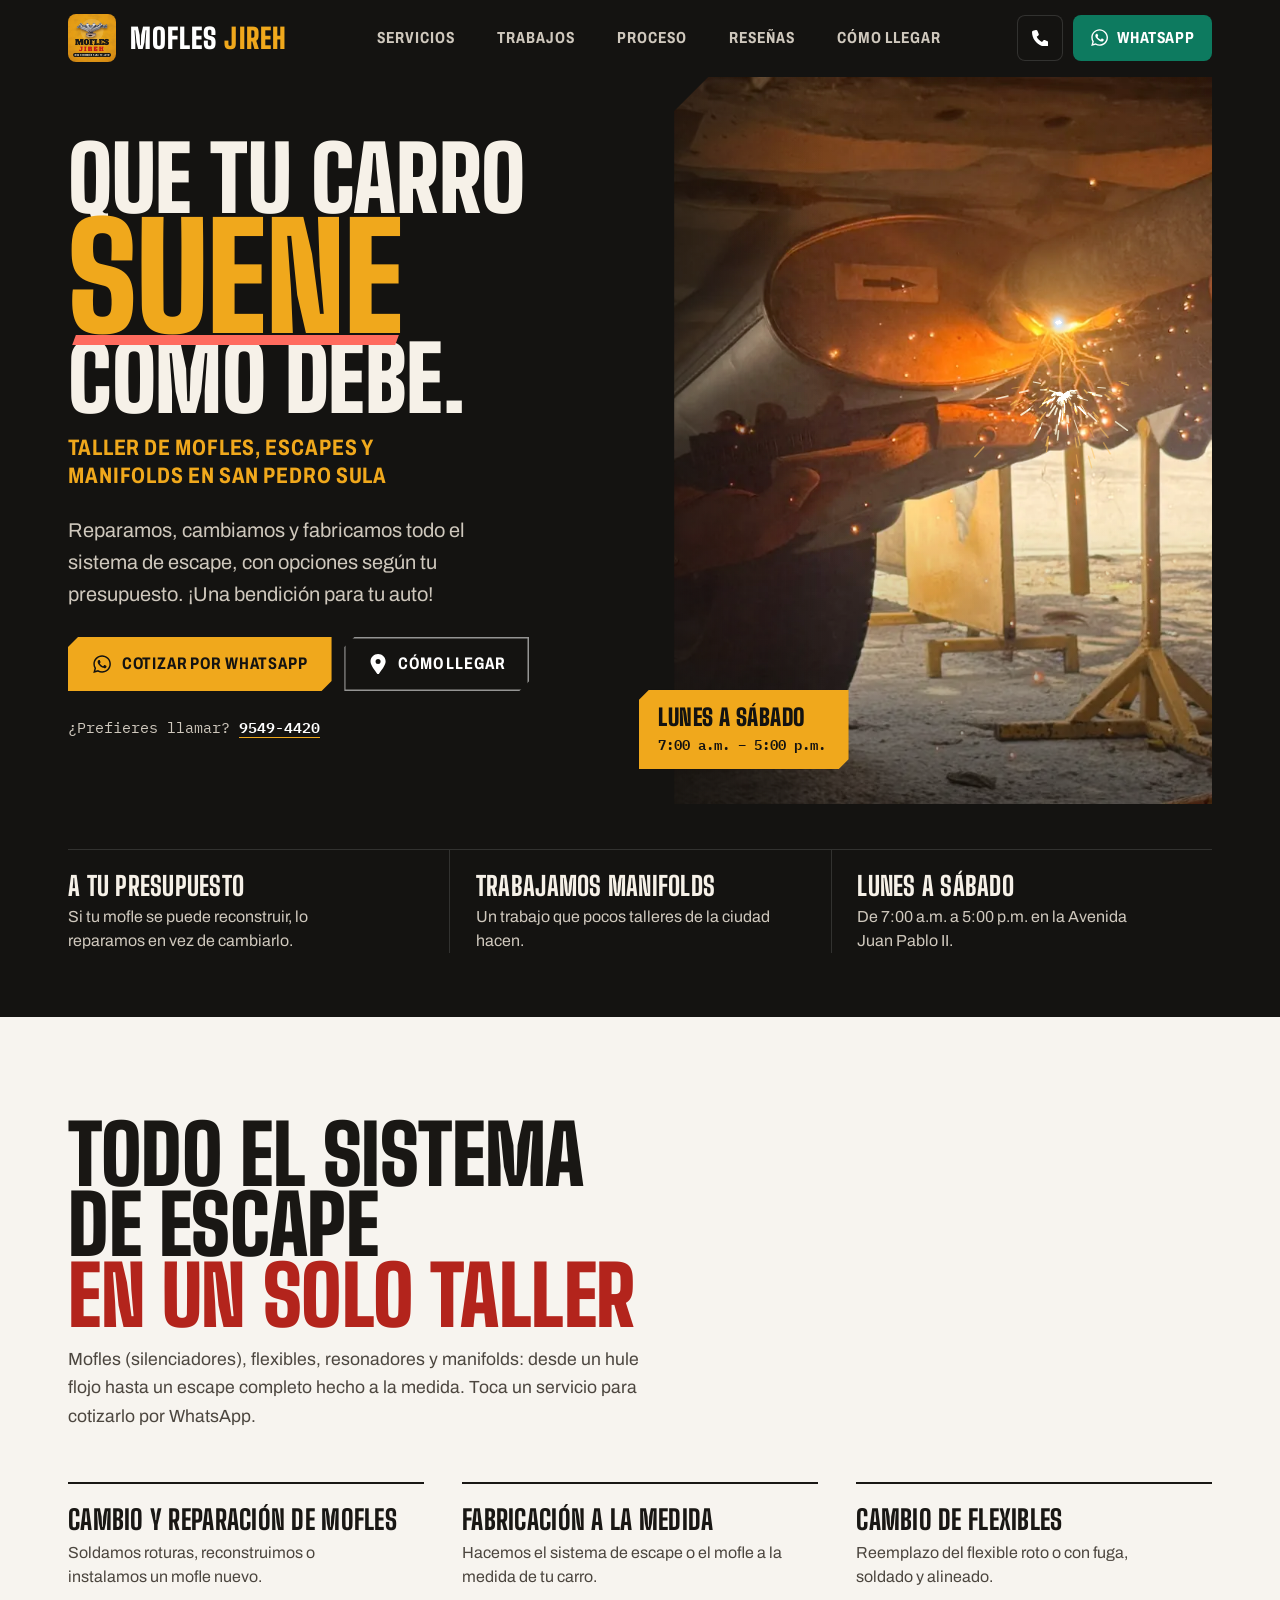
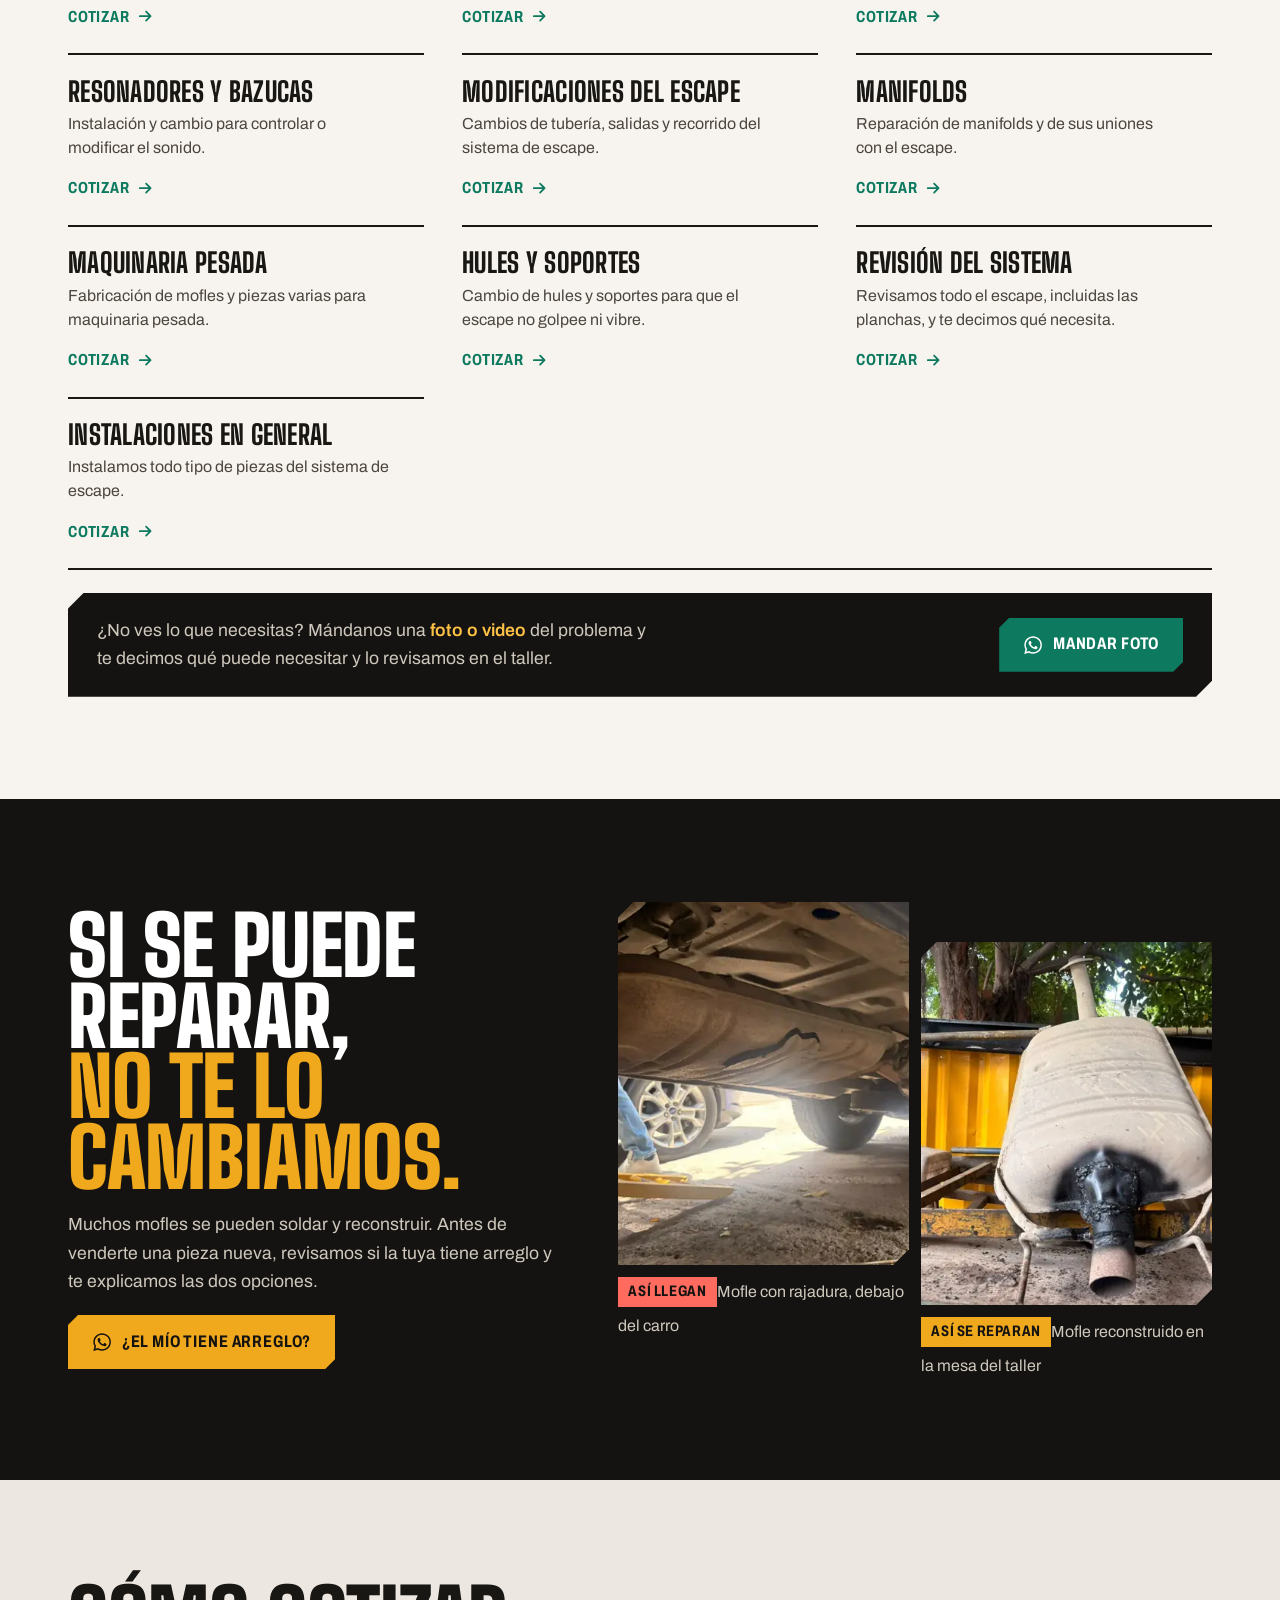
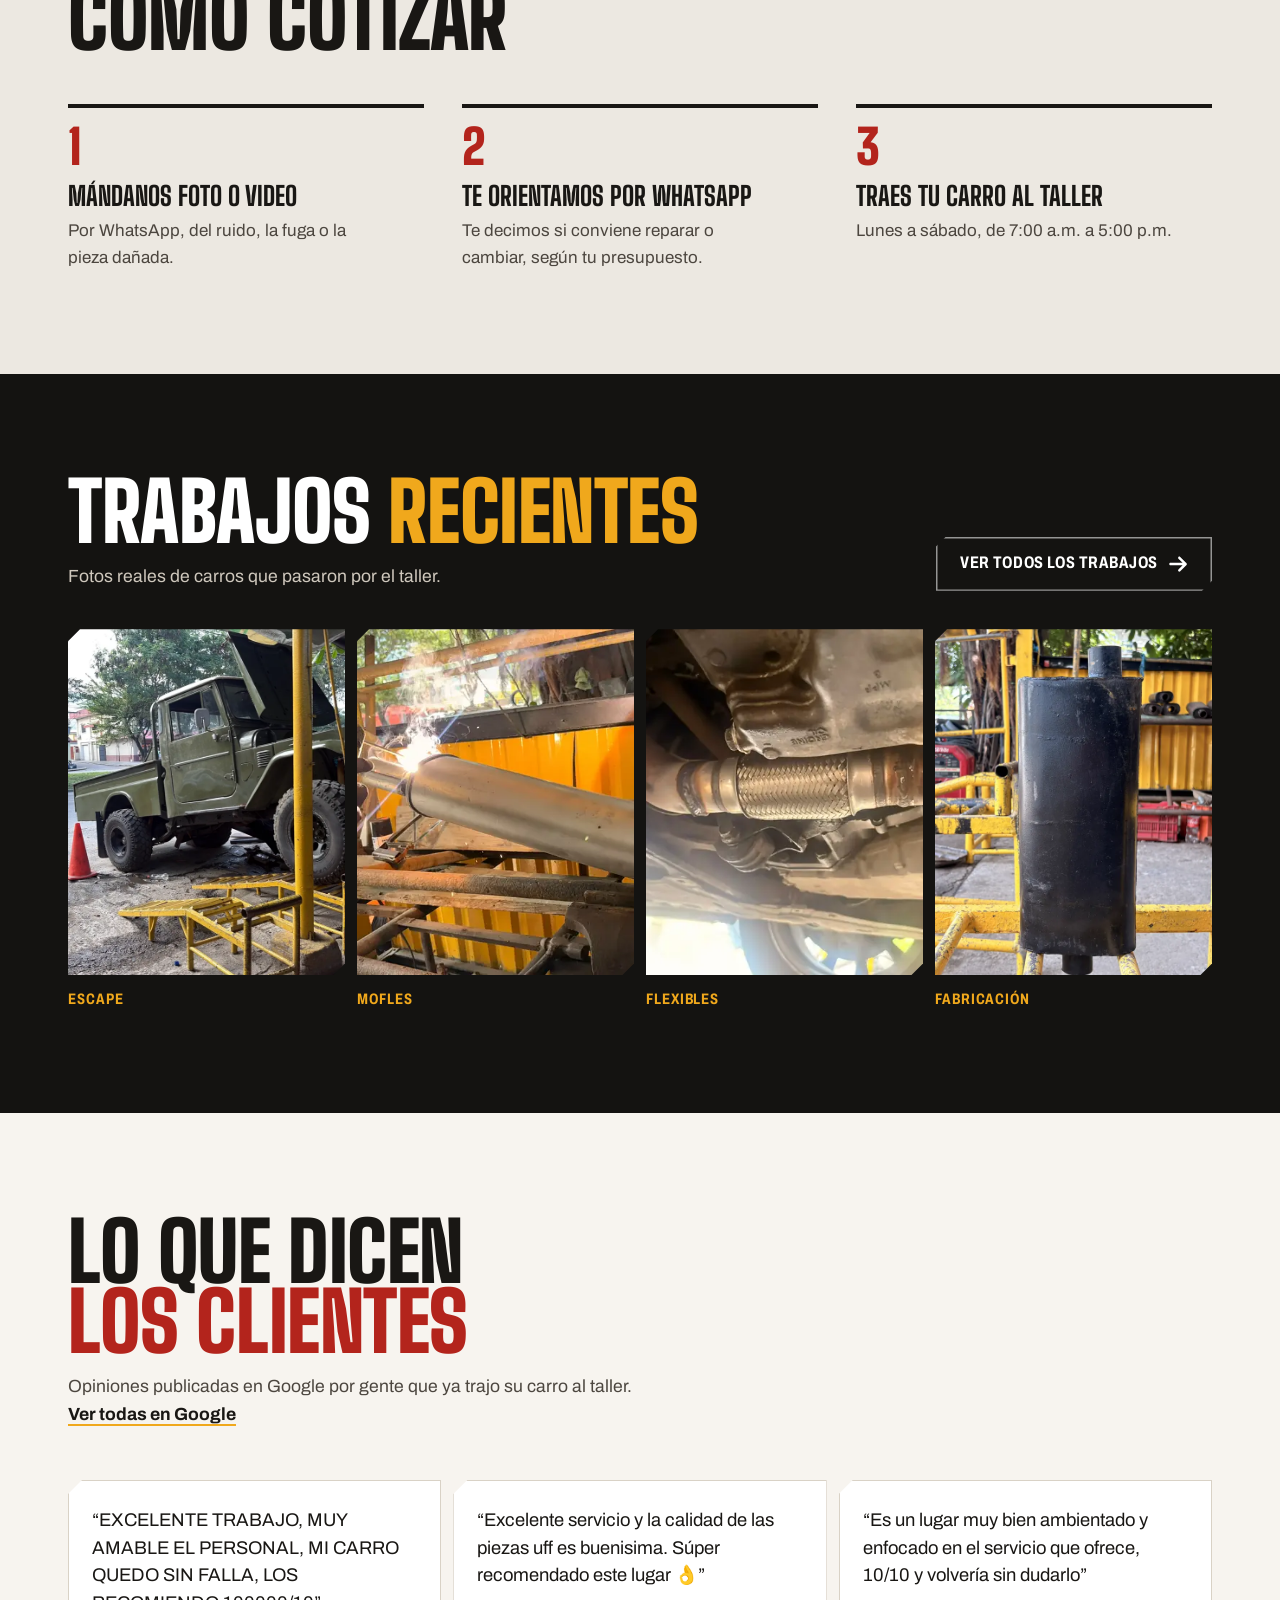
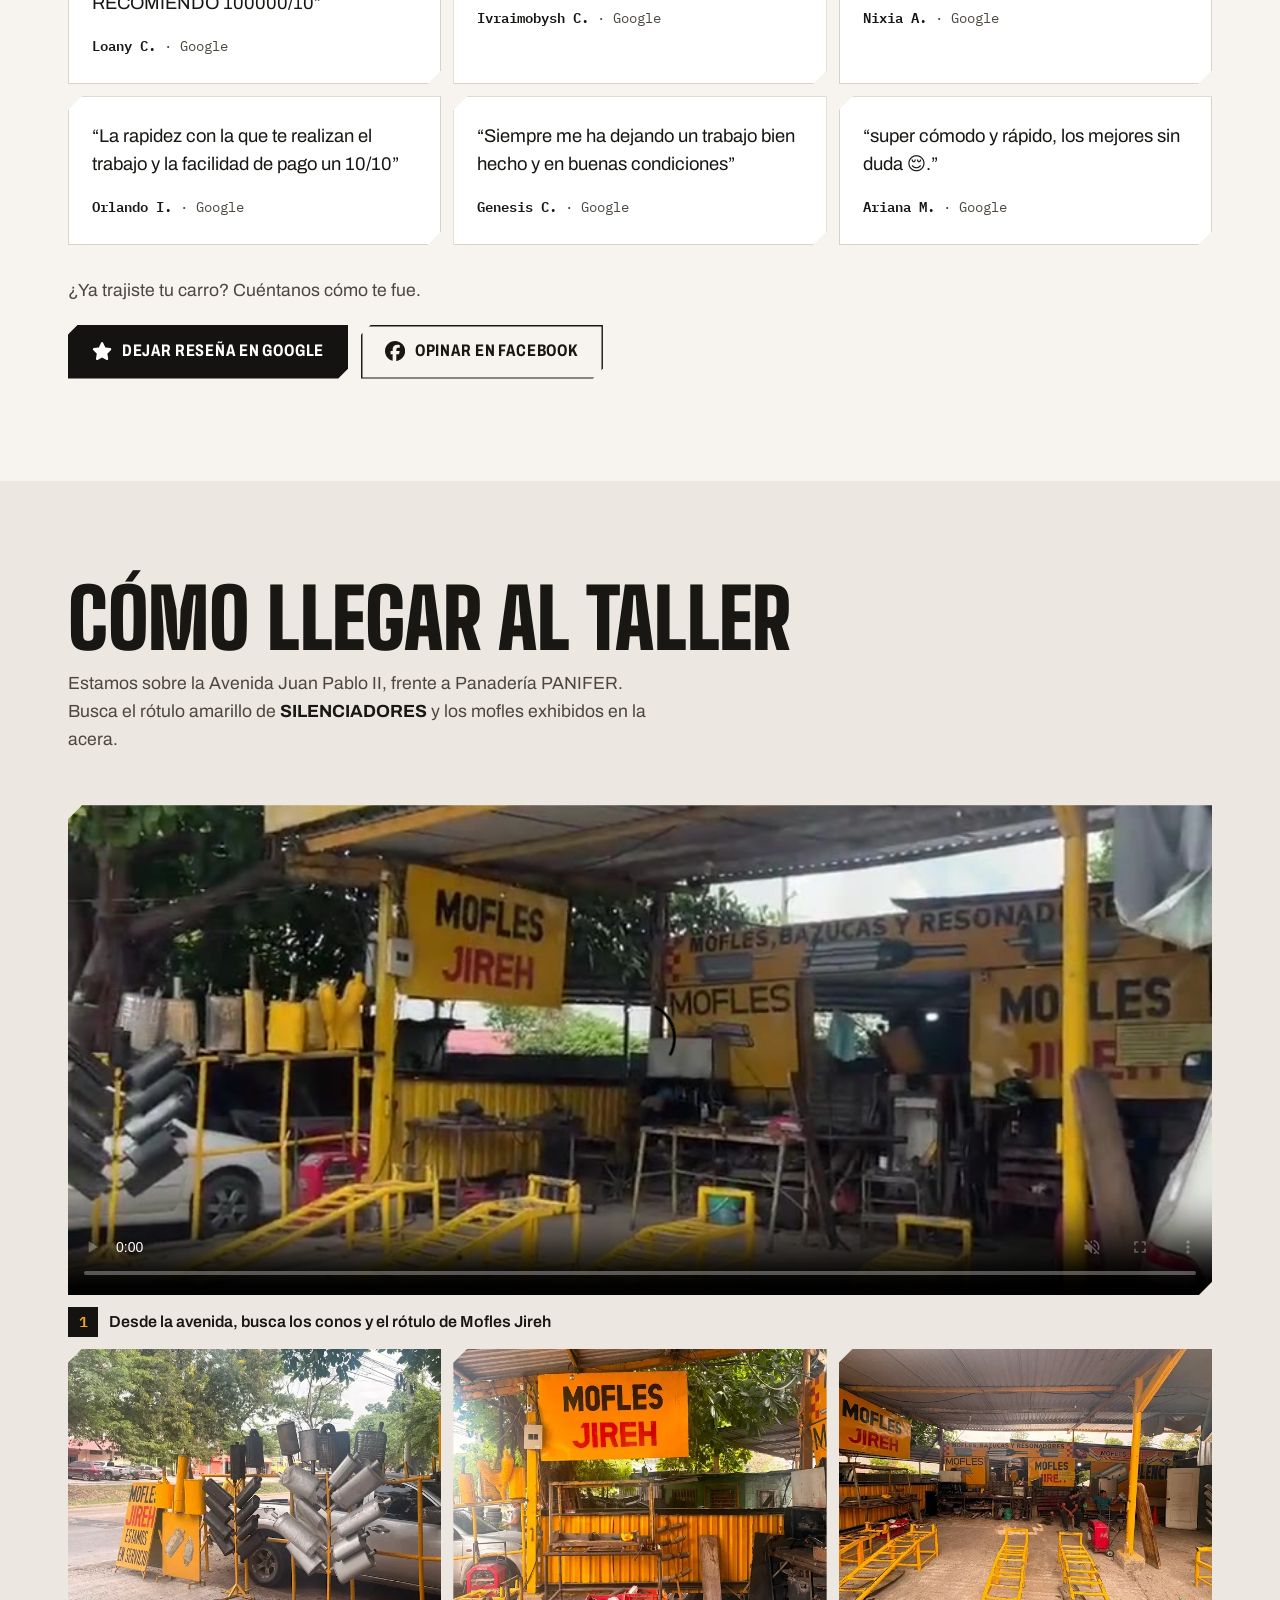
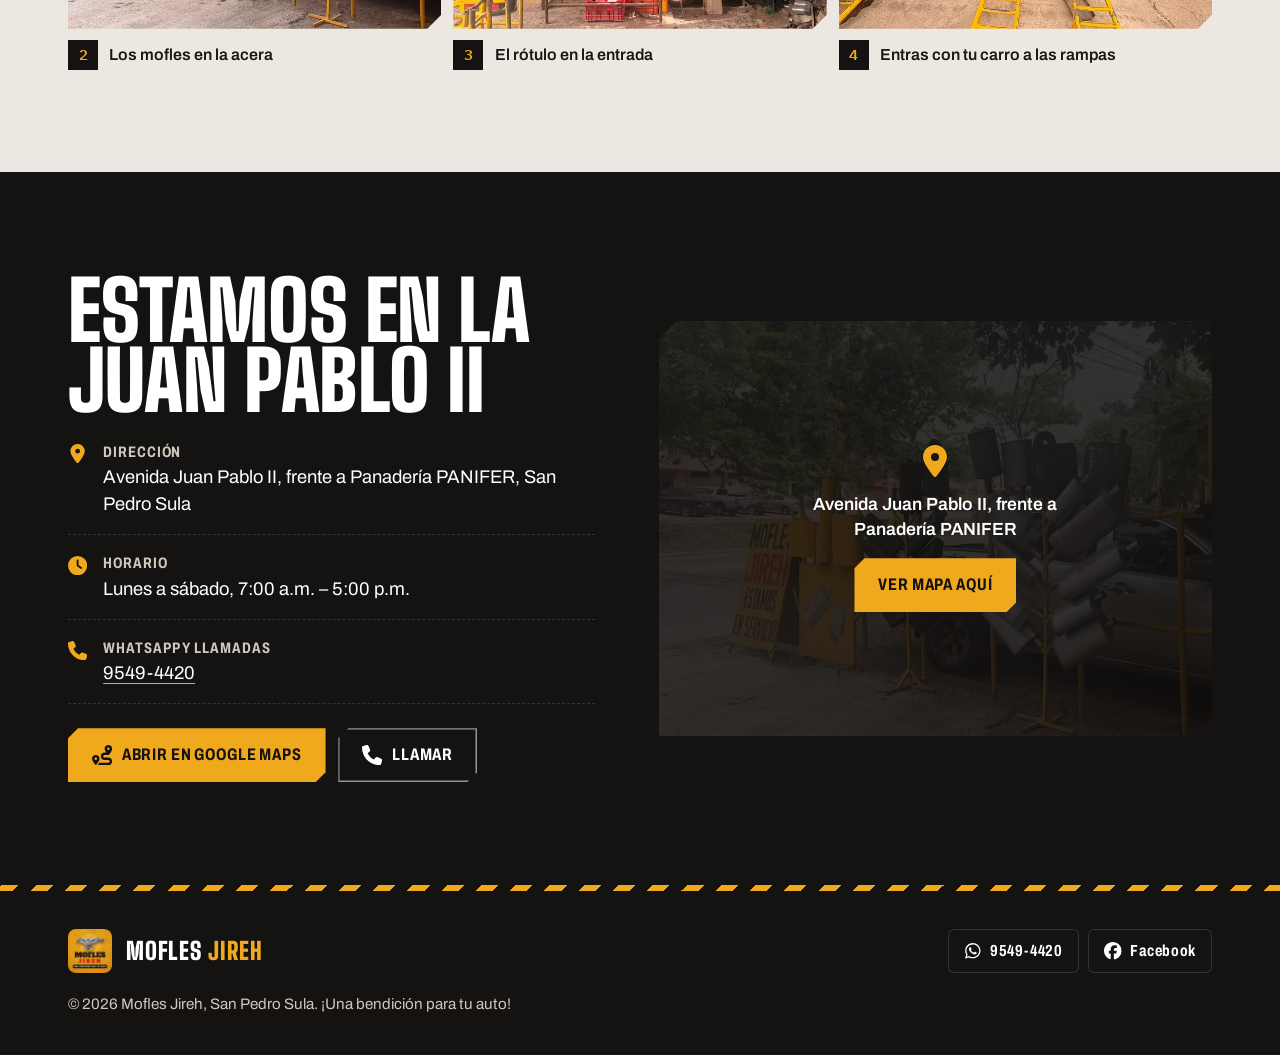
==== commit ecc6feda: "Reseñas reales de Google en la portada - 6 opiniones copiadas tal cual de Google, con nombre e inici" ====
--- a/index.html
+++ b/index.html
@@ -21,7 +21,7 @@
 <link rel="preconnect" href="https://fonts.gstatic.com" crossorigin>
 <link rel="stylesheet" href="https://fonts.googleapis.com/css2?family=Big+Shoulders+Display:wght@700;800;900&family=Archivo:wdth,wght@62..125,400..800&family=IBM+Plex+Mono:wght@500;600&display=swap">
 <link rel="preload" as="image" href="trabajos/mofle-nuevo-chispas.webp" imagesrcset="trabajos/mofle-nuevo-chispas-640.webp 640w, trabajos/mofle-nuevo-chispas-960.webp 960w, trabajos/mofle-nuevo-chispas.webp 1280w" imagesizes="(max-width:980px) 100vw, 1280px">
-<link rel="stylesheet" href="css/estilos.css?v=20261126b">
+<link rel="stylesheet" href="css/estilos.css?v=20261126c">
 <script type="application/ld+json">
 {
   "@context":"https://schema.org",
@@ -201,7 +201,8 @@
   <section class="sec light" id="resenas">
     <div class="wrap">
       <div class="sec-head">
-        <h2>Reseñas de clientes</h2>
+        <h2>Lo que dicen <em>los clientes</em></h2>
+        <p>Opiniones publicadas en Google por gente que ya trajo su carro al taller. <a class="lnk" href="https://share.google/ZDbmx4TkqxGoQE0gU" target="_blank" rel="noopener">Ver todas en Google</a></p>
       </div>
       <div class="reviews" id="listaResenas"></div>
       <div class="review-cta">
@@ -289,8 +290,8 @@
   <p class="v-cap" id="visorTitulo"></p>
 </div>
 
-<script src="trabajos.js?v=20261126b"></script>
-<script src="resenas.js?v=20261126b"></script>
-<script src="js/app.js?v=20261126b"></script>
+<script src="trabajos.js?v=20261126c"></script>
+<script src="resenas.js?v=20261126c"></script>
+<script src="js/app.js?v=20261126c"></script>
 </body>
 </html>
--- a/css/estilos.css
+++ b/css/estilos.css
@@ -253,6 +253,7 @@
 .review{--cut:14px;margin:0;display:grid;gap:1rem;align-content:start;background:#fff;box-shadow:inset 0 0 0 1px var(--line);padding:1.7rem 1.5rem;clip-path:polygon(var(--cut) 0,100% 0,100% calc(100% - var(--cut)),calc(100% - var(--cut)) 100%,0 100%,0 var(--cut))}
 .review .stars{display:flex;gap:.2rem;color:var(--gold);font-size:1.05rem}
 .review blockquote{margin:0;font-size:1.15rem;line-height:1.5;color:var(--ink)}
+.sec-head .lnk{color:var(--ink);font-weight:700;text-decoration:underline;text-decoration-color:var(--gold);text-decoration-thickness:2px;text-underline-offset:4px;white-space:nowrap}
 .review figcaption{font-family:var(--f-mono);font-size:.875rem;color:var(--muted)}
 .review figcaption strong{color:var(--ink);font-weight:600}
 .review-cta{margin-top:2rem;display:grid;gap:1.2rem;justify-items:start}
@@ -348,6 +349,7 @@
   .repair-grid,.visit-grid{grid-template-columns:1fr}
   .pair{justify-self:stretch;max-width:none}
   .reviews{grid-template-columns:1fr}
+  .review:nth-child(n+4){display:none}
 }
 @media (max-width:760px){
   :root{--dock-h:calc(68px + env(safe-area-inset-bottom,0px))}
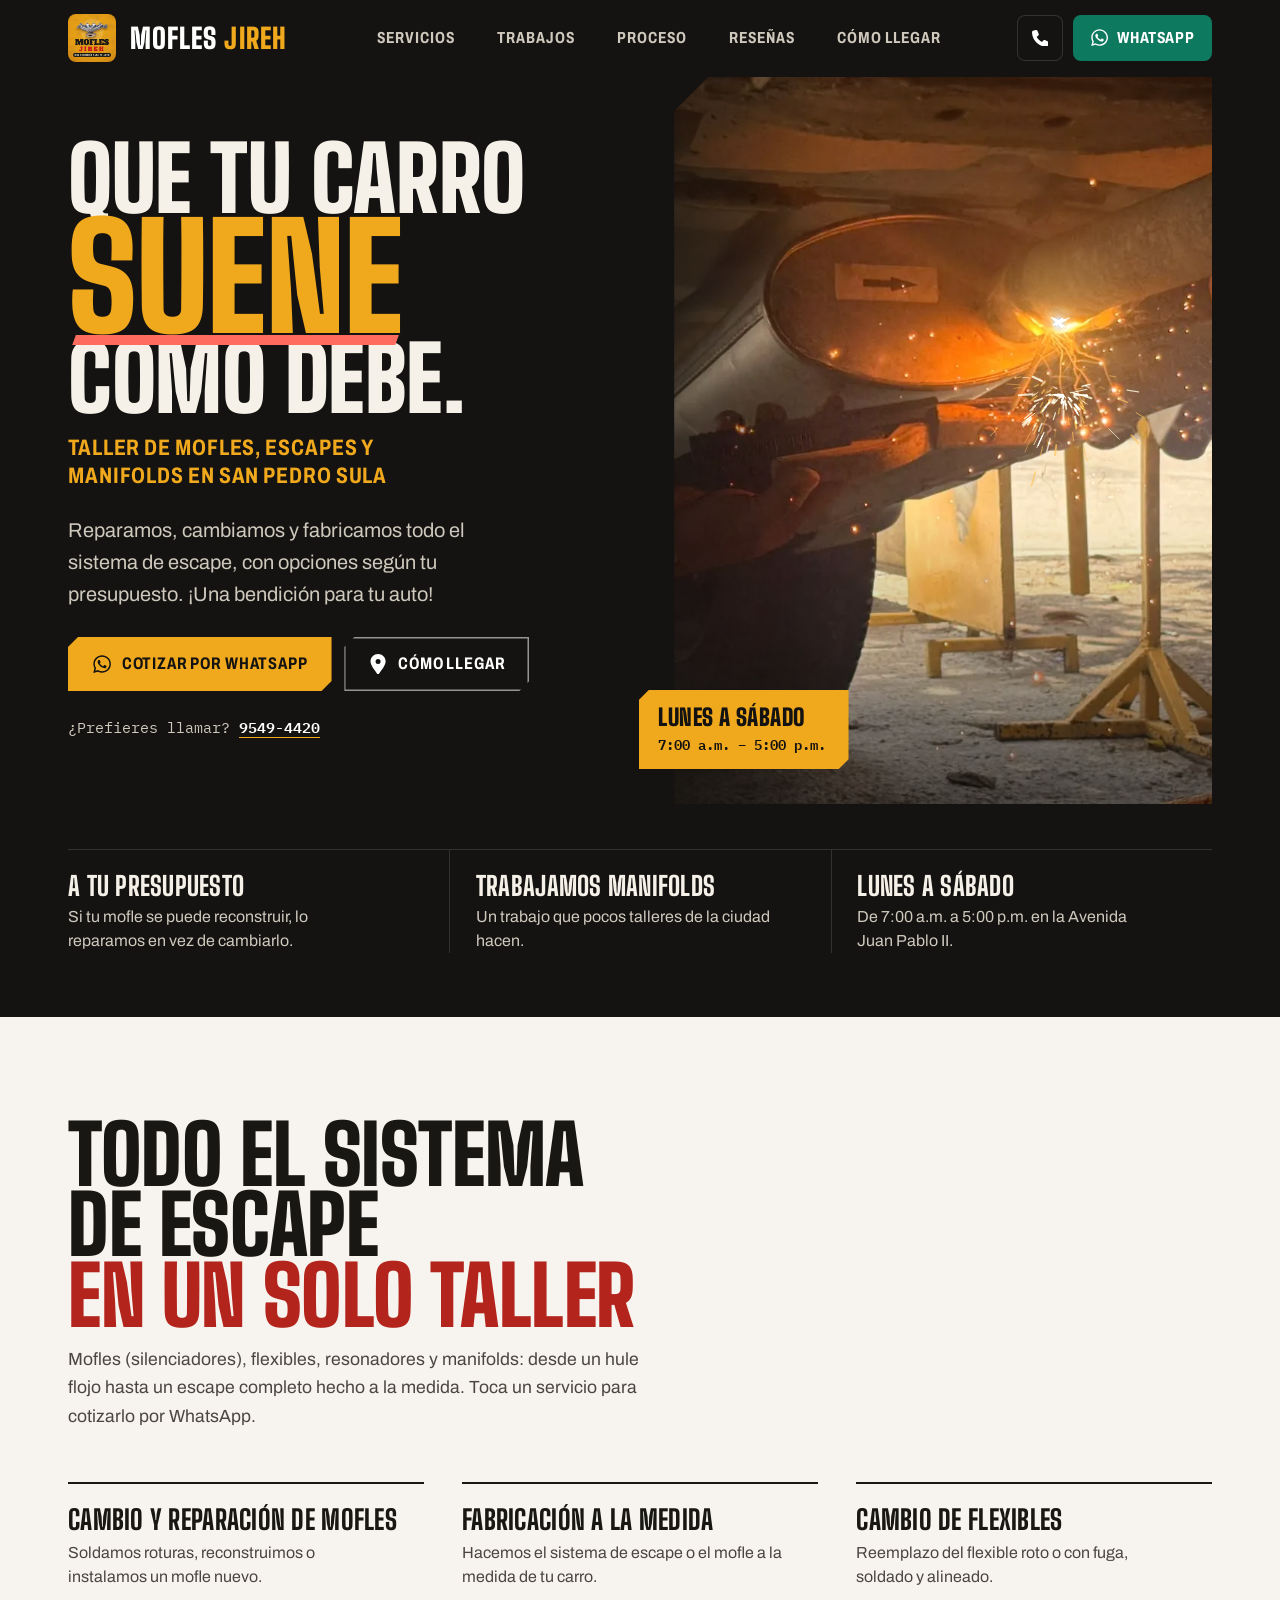
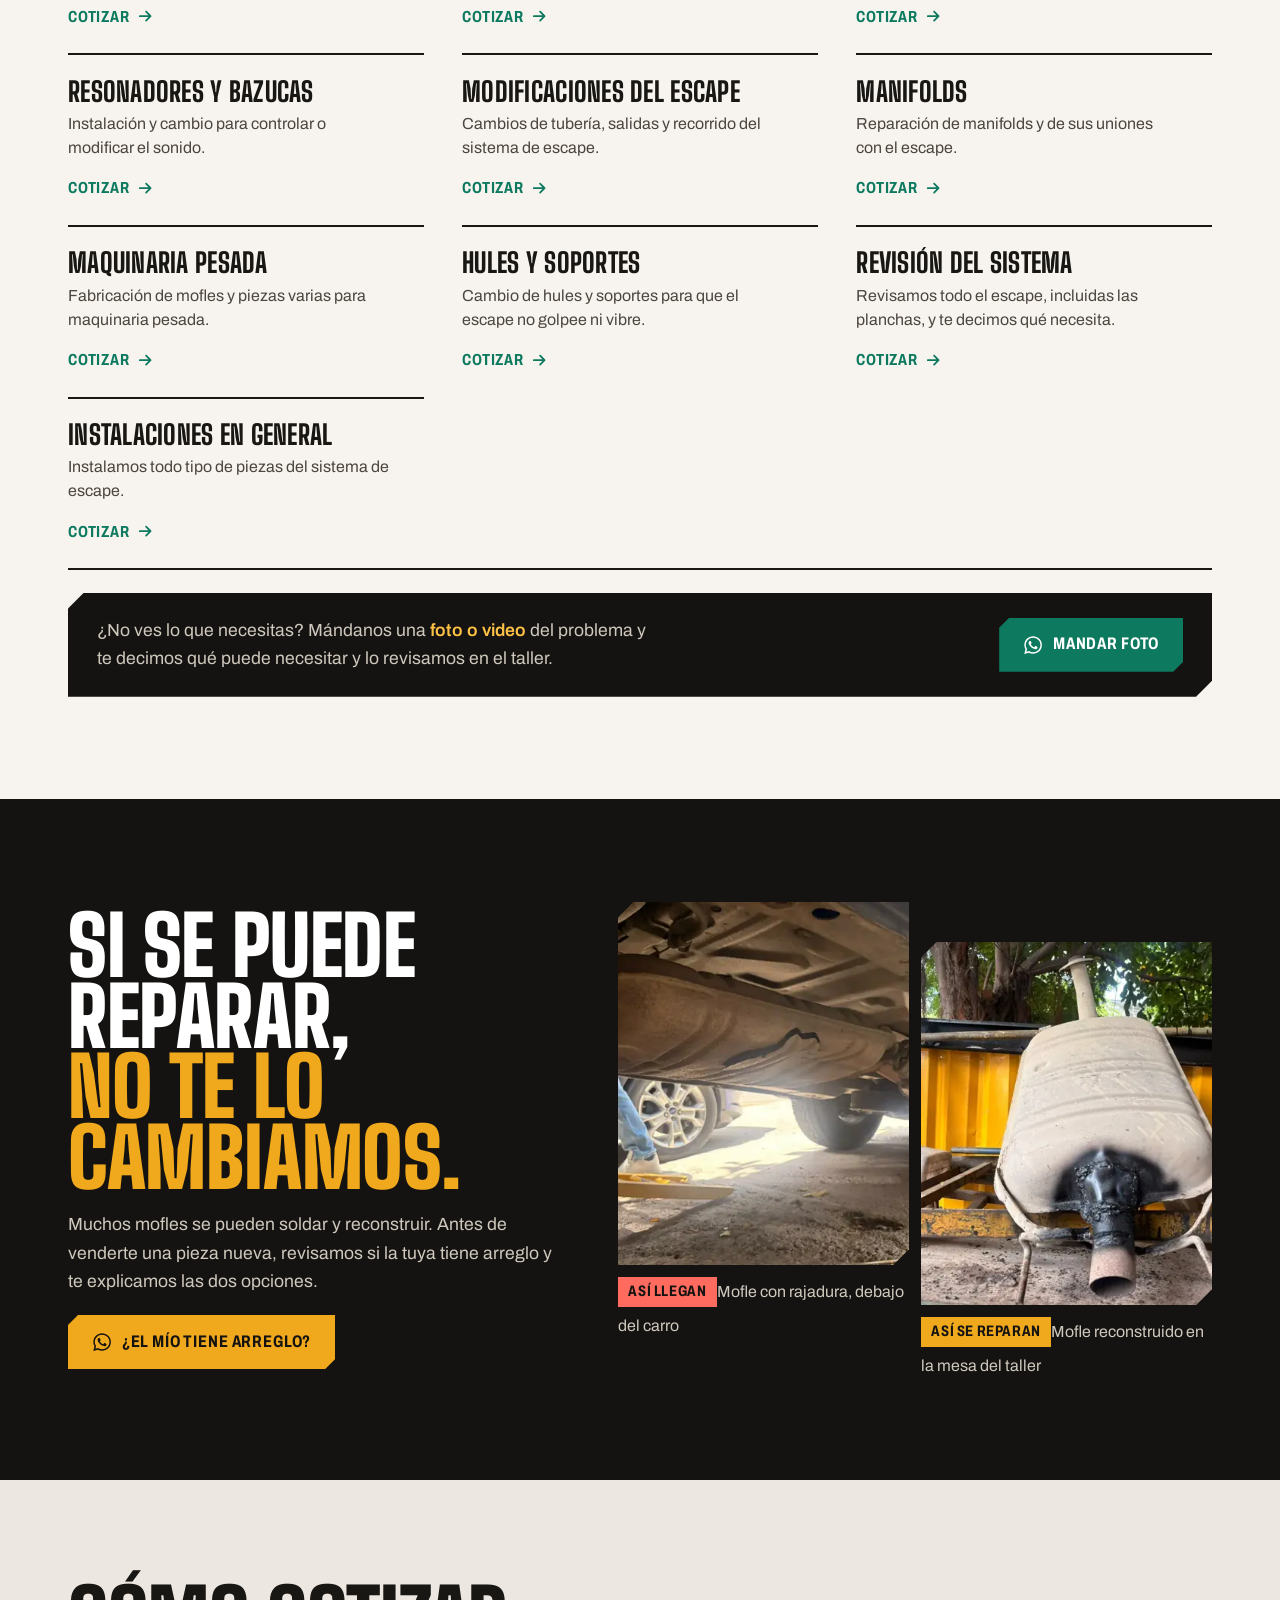
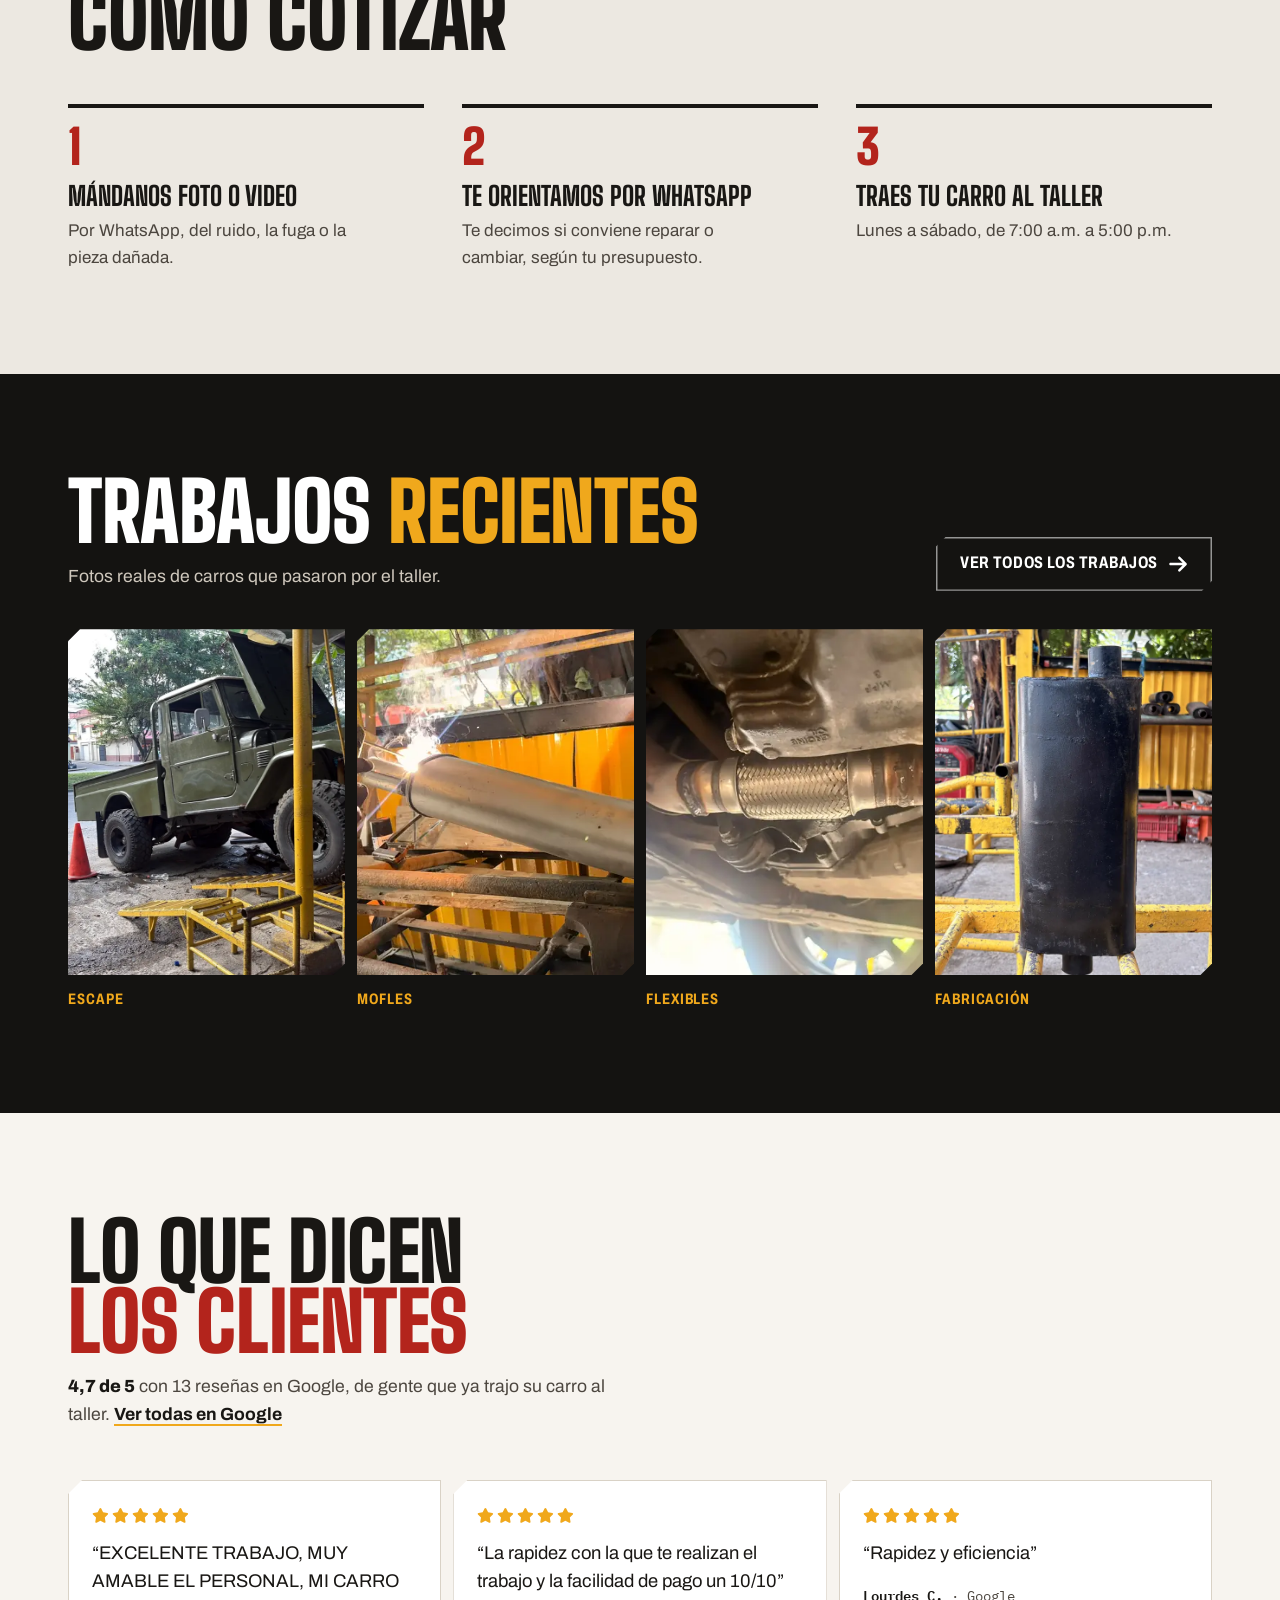
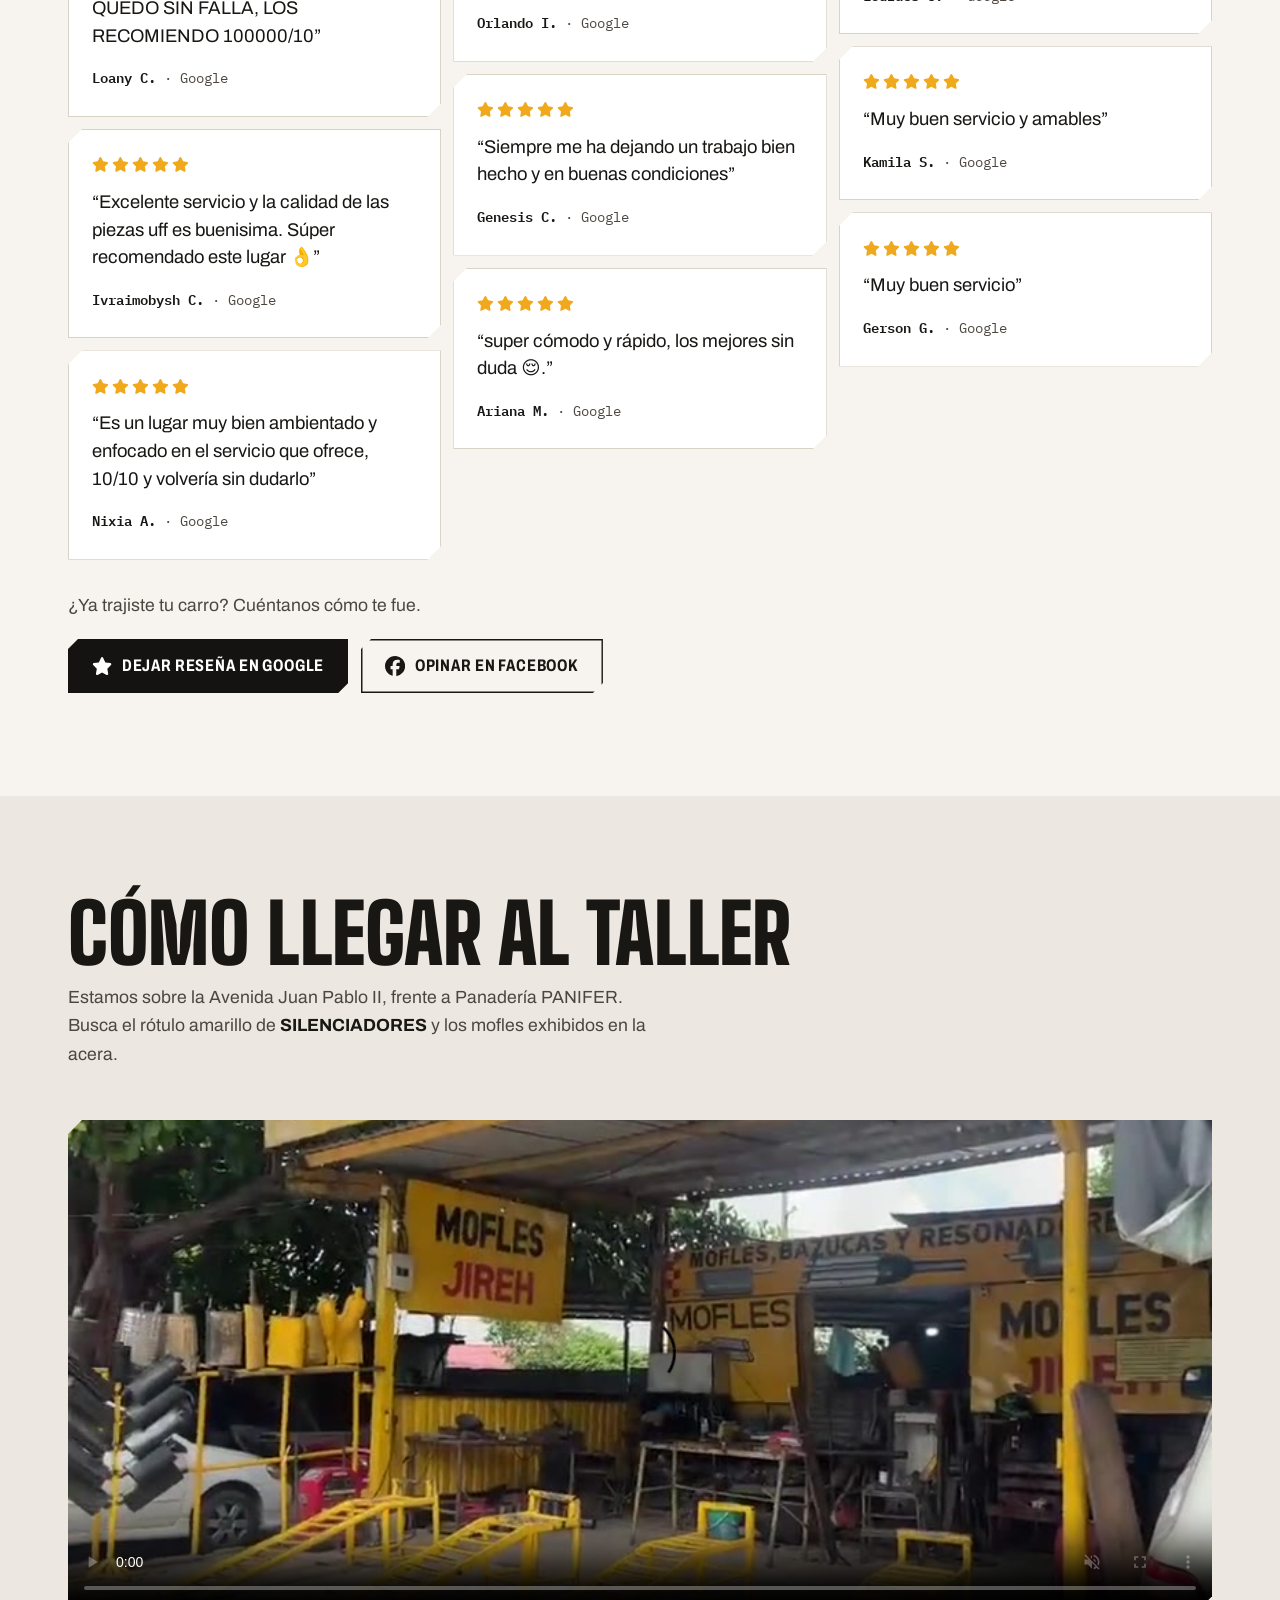
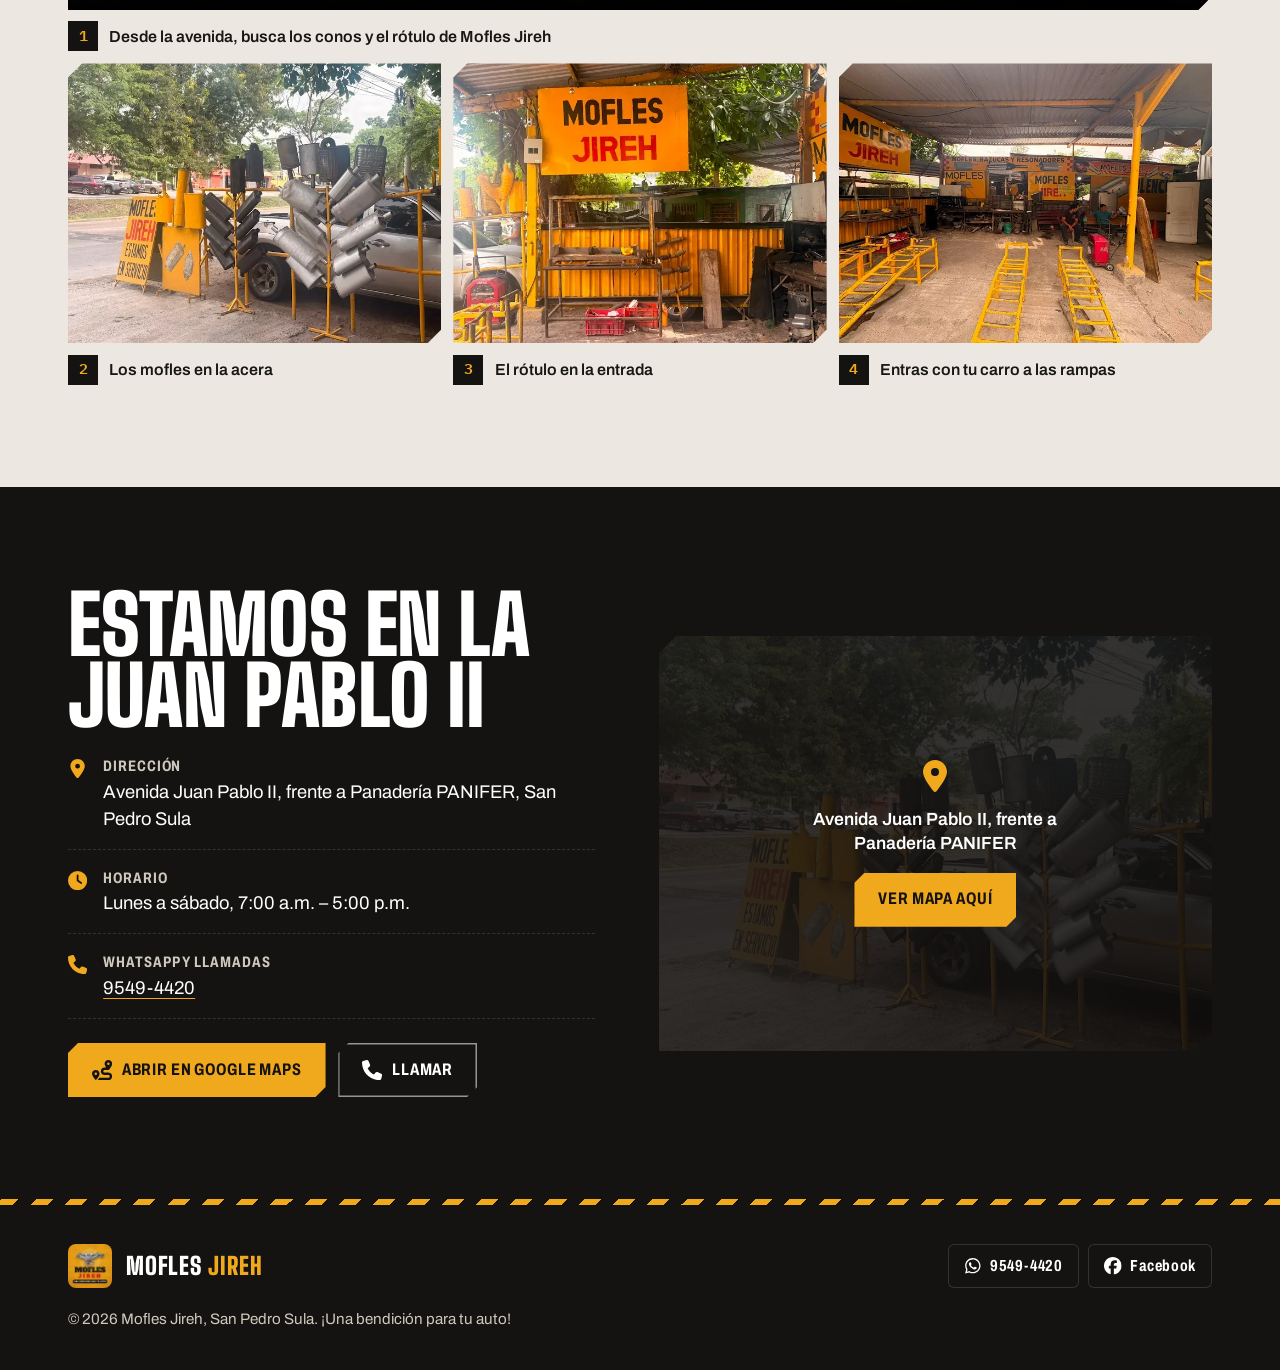
==== commit 4a21b05e: "Reseñas: las 9 de 5 estrellas con texto, nota 4,7 de 5 y mosaico de 3 columnas Co-Authored-By: Claud" ====
--- a/index.html
+++ b/index.html
@@ -202,7 +202,7 @@
     <div class="wrap">
       <div class="sec-head">
         <h2>Lo que dicen <em>los clientes</em></h2>
-        <p>Opiniones publicadas en Google por gente que ya trajo su carro al taller. <a class="lnk" href="https://share.google/ZDbmx4TkqxGoQE0gU" target="_blank" rel="noopener">Ver todas en Google</a></p>
+        <p><strong class="nota">4,7 de 5</strong> con 13 reseñas en Google, de gente que ya trajo su carro al taller. <a class="lnk" href="https://share.google/ZDbmx4TkqxGoQE0gU" target="_blank" rel="noopener">Ver todas en Google</a></p>
       </div>
       <div class="reviews" id="listaResenas"></div>
       <div class="review-cta">
--- a/css/estilos.css
+++ b/css/estilos.css
@@ -248,7 +248,10 @@
 .work-foot p{color:var(--muted-d);margin-right:auto}
 
 /* ---------- RESEÑAS ---------- */
-.reviews{display:grid;grid-template-columns:repeat(3,minmax(0,1fr));gap:12px}
+/* columnas tipo mosaico: las reseñas cortas no dejan huecos */
+.reviews{columns:3 280px;column-gap:12px}
+.reviews .review{break-inside:avoid;margin-bottom:12px}
+.sec-head .nota{color:var(--ink);font-weight:800}
 .reviews:empty{display:none}
 .review{--cut:14px;margin:0;display:grid;gap:1rem;align-content:start;background:#fff;box-shadow:inset 0 0 0 1px var(--line);padding:1.7rem 1.5rem;clip-path:polygon(var(--cut) 0,100% 0,100% calc(100% - var(--cut)),calc(100% - var(--cut)) 100%,0 100%,0 var(--cut))}
 .review .stars{display:flex;gap:.2rem;color:var(--gold);font-size:1.05rem}
@@ -348,7 +351,7 @@
   .teaser{grid-template-columns:repeat(2,minmax(0,1fr))}
   .repair-grid,.visit-grid{grid-template-columns:1fr}
   .pair{justify-self:stretch;max-width:none}
-  .reviews{grid-template-columns:1fr}
+  .reviews{columns:1}
   .review:nth-child(n+4){display:none}
 }
 @media (max-width:760px){
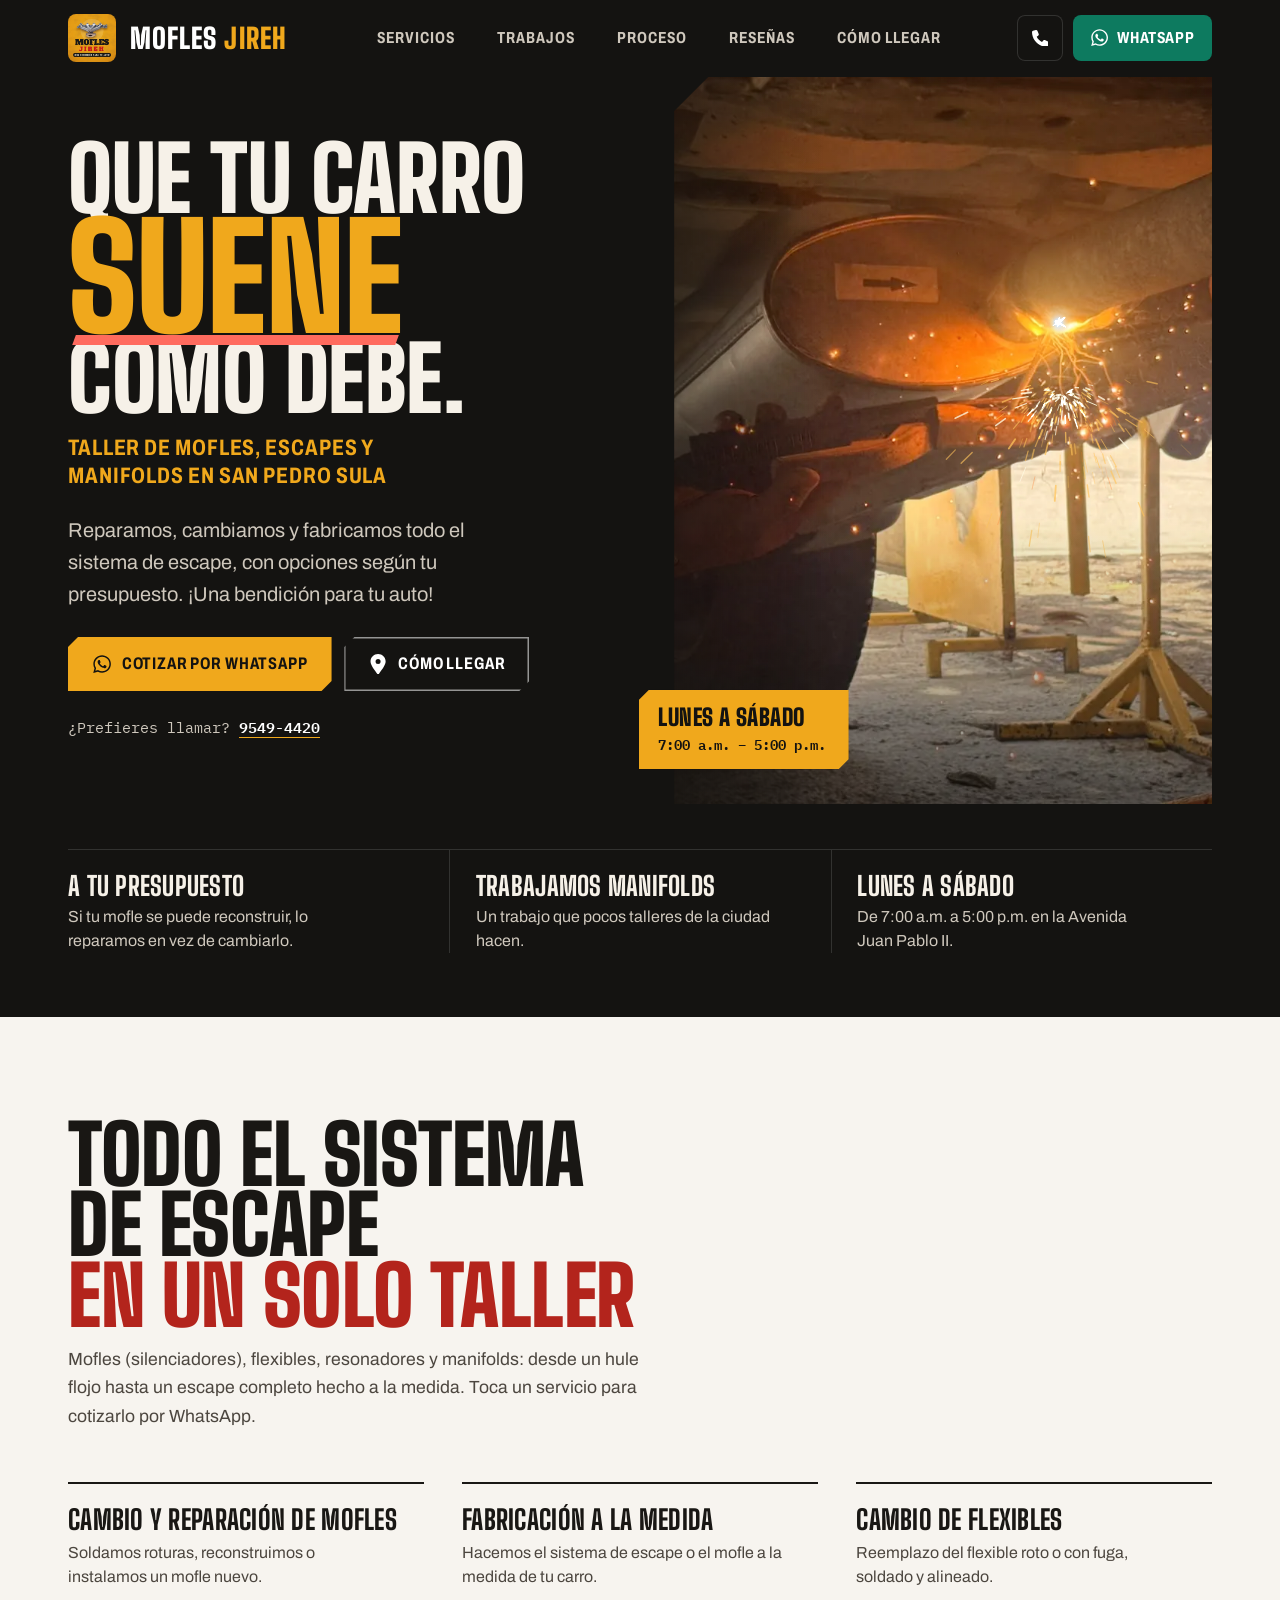
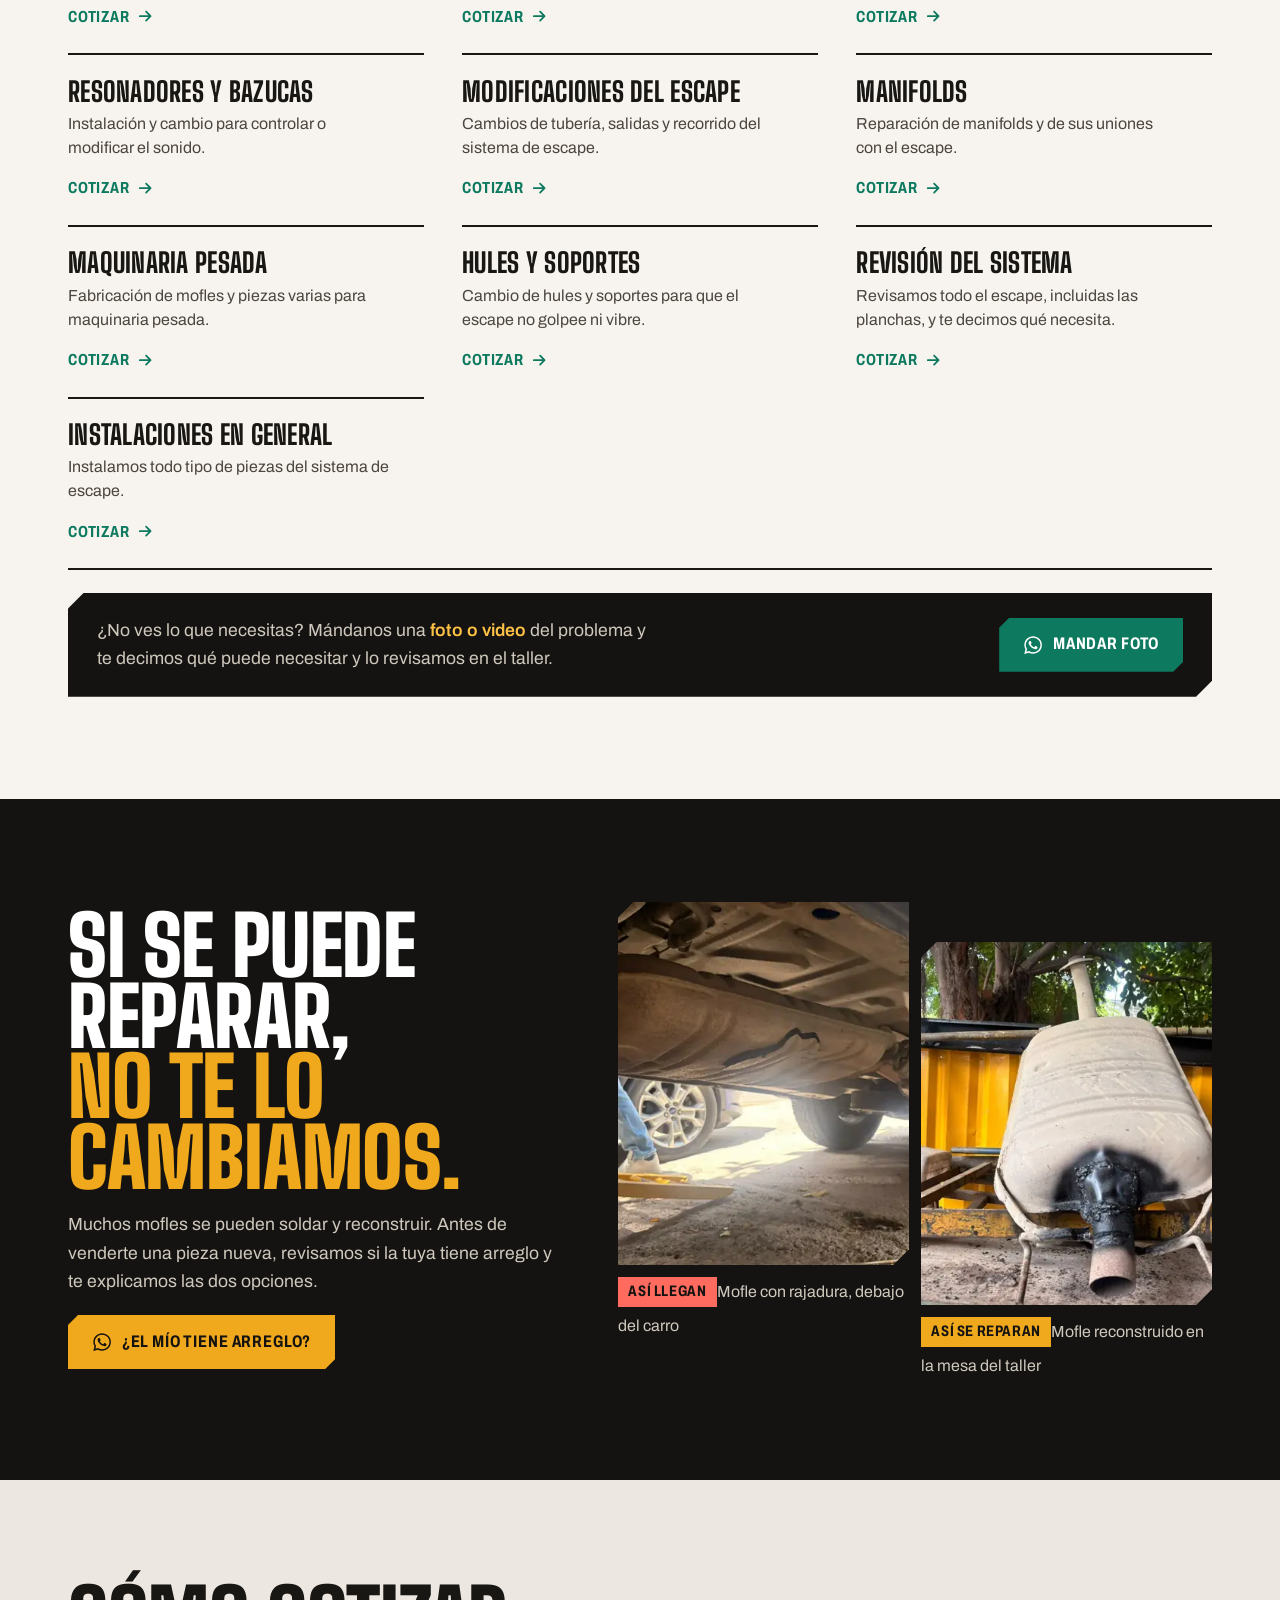
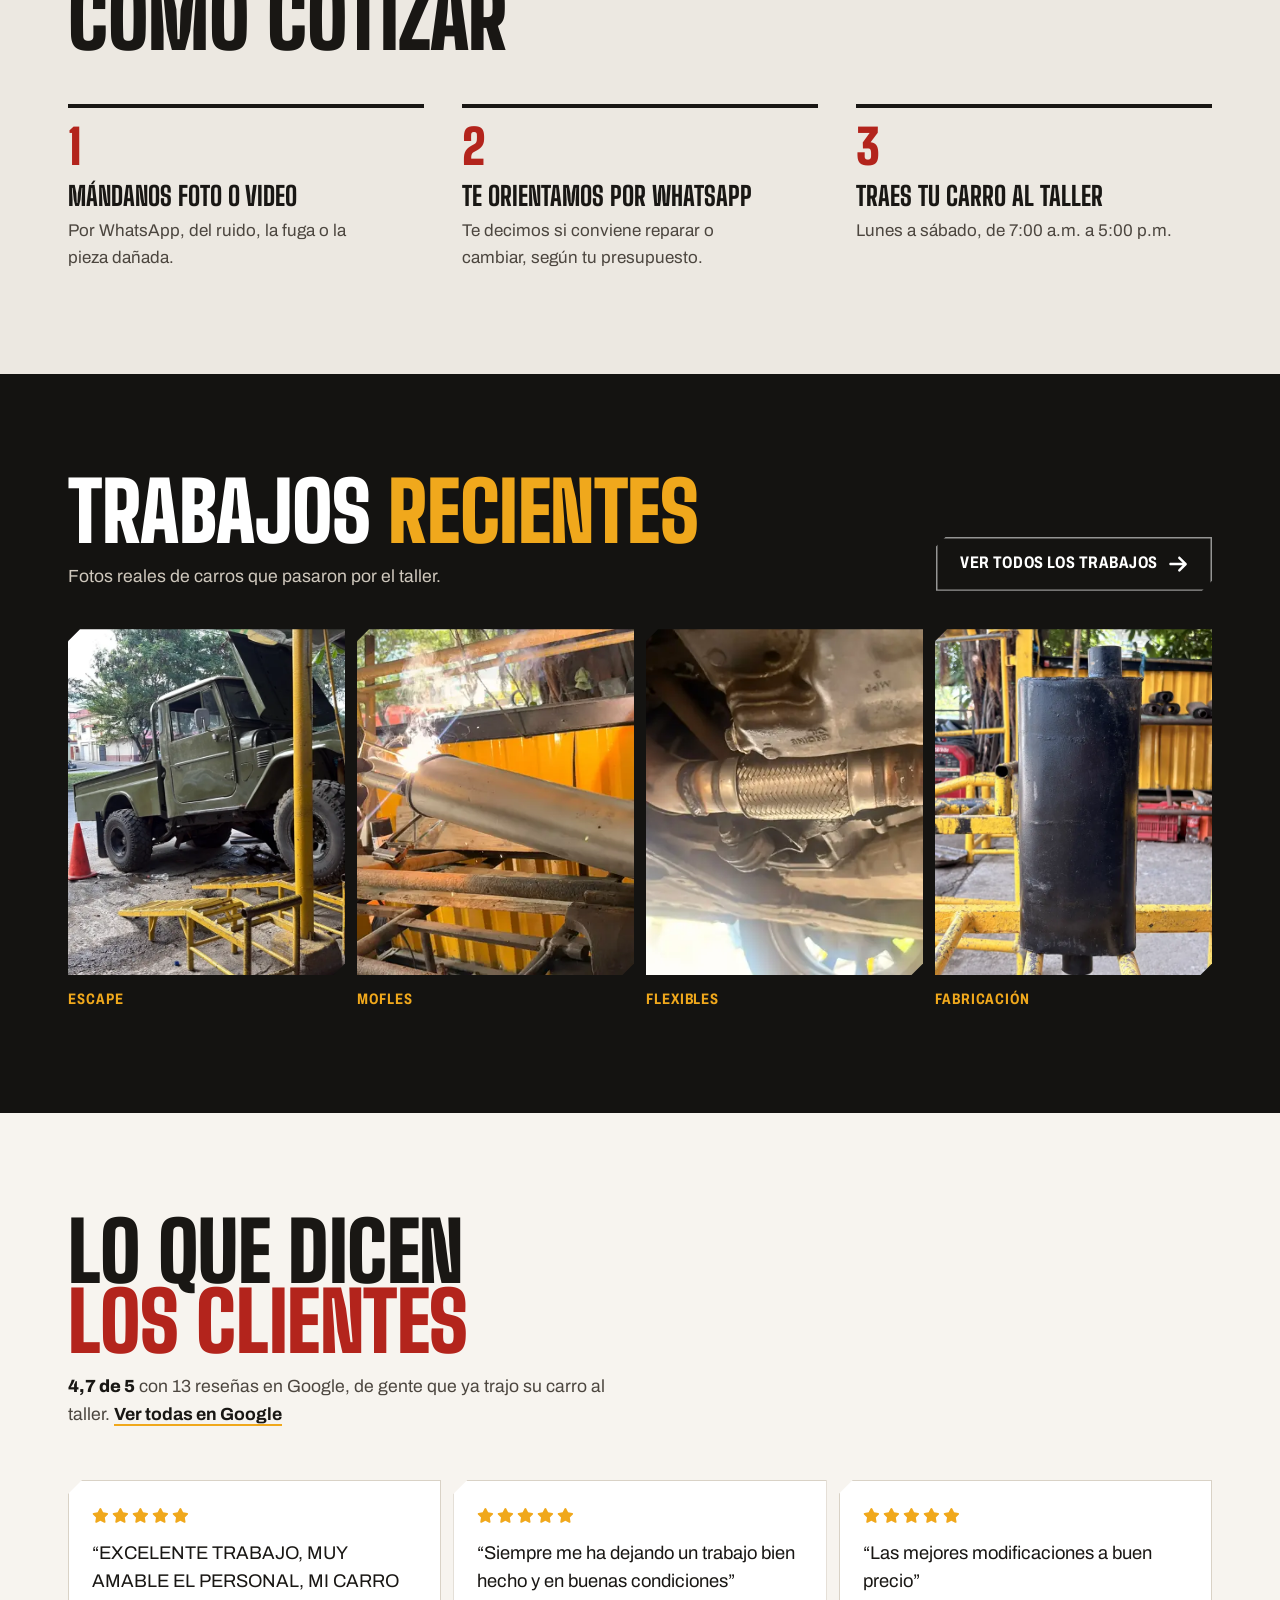
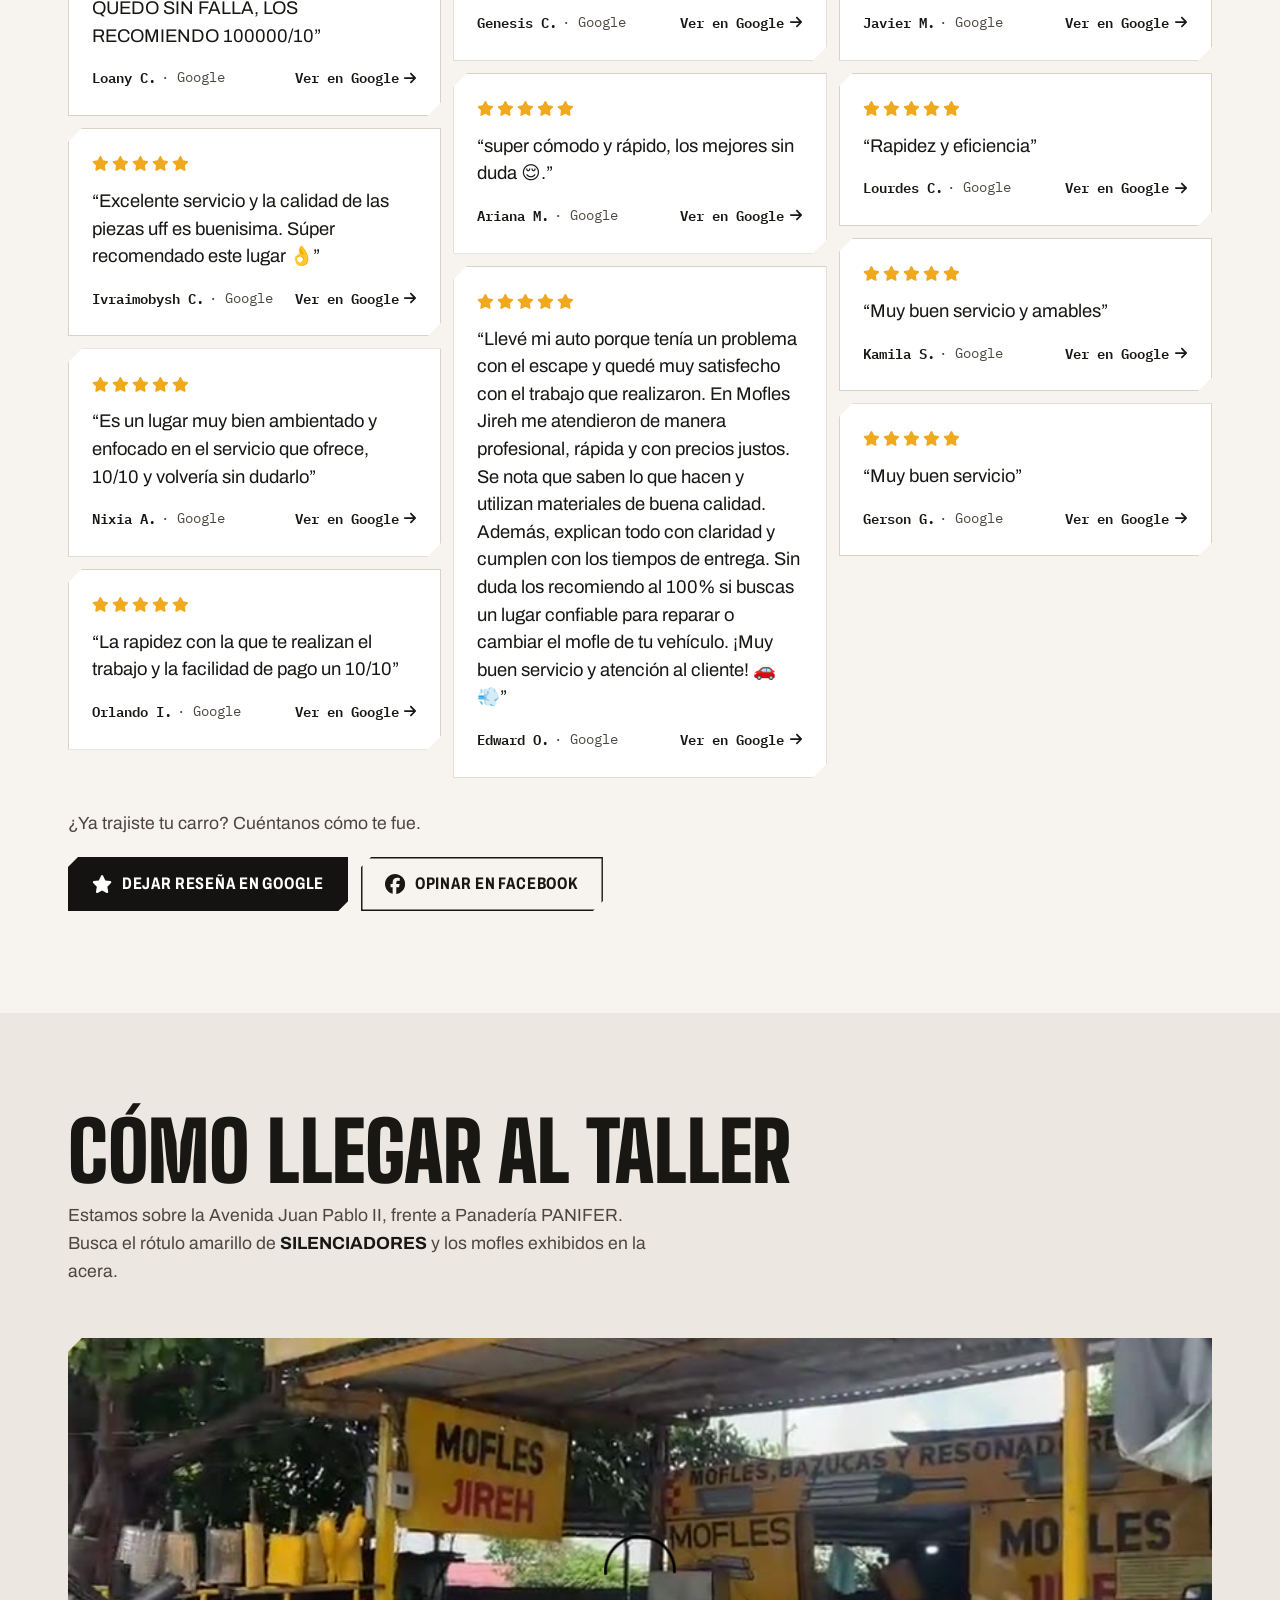
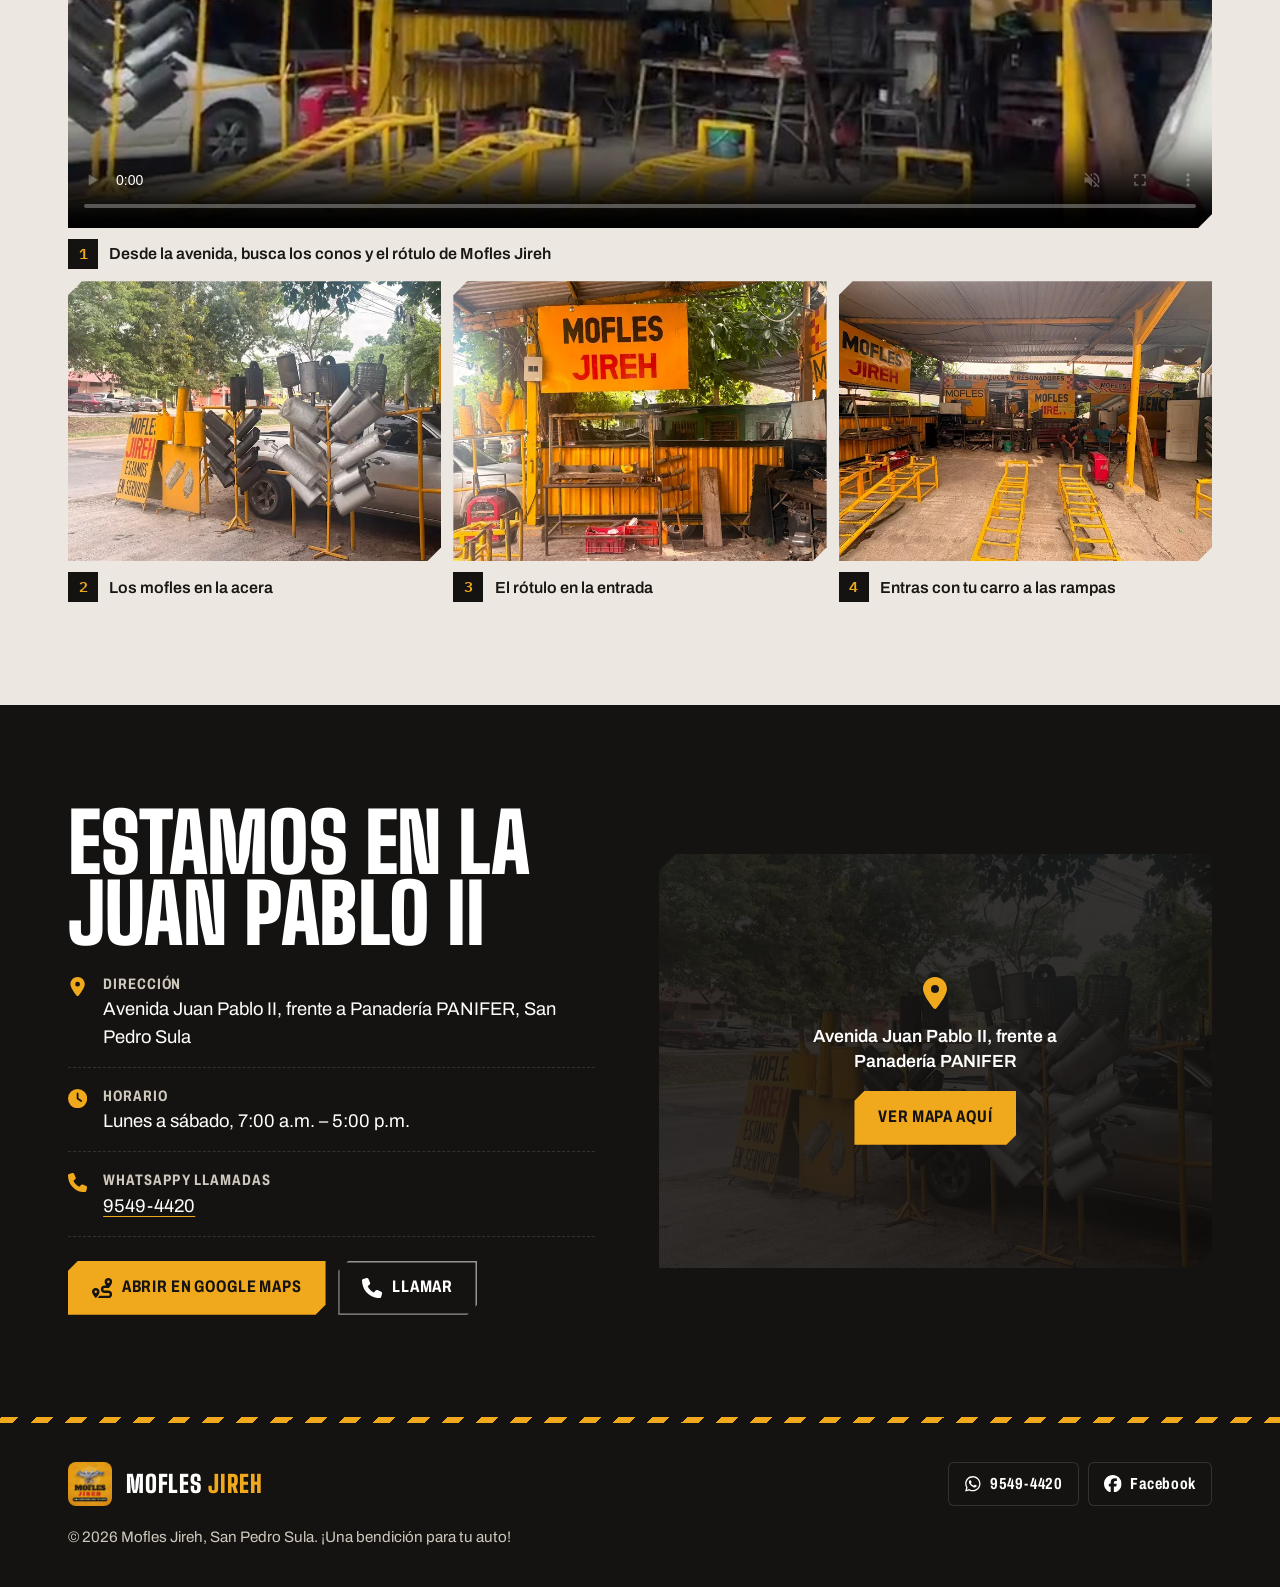
==== commit 3e543475: "Reseñas: cada tarjeta abre Google (su enlace propio si se agrega, o la lista de reseñas) Co-Authored" ====
--- a/index.html
+++ b/index.html
@@ -21,7 +21,7 @@
 <link rel="preconnect" href="https://fonts.gstatic.com" crossorigin>
 <link rel="stylesheet" href="https://fonts.googleapis.com/css2?family=Big+Shoulders+Display:wght@700;800;900&family=Archivo:wdth,wght@62..125,400..800&family=IBM+Plex+Mono:wght@500;600&display=swap">
 <link rel="preload" as="image" href="trabajos/mofle-nuevo-chispas.webp" imagesrcset="trabajos/mofle-nuevo-chispas-640.webp 640w, trabajos/mofle-nuevo-chispas-960.webp 960w, trabajos/mofle-nuevo-chispas.webp 1280w" imagesizes="(max-width:980px) 100vw, 1280px">
-<link rel="stylesheet" href="css/estilos.css?v=20261126c">
+<link rel="stylesheet" href="css/estilos.css?v=20261126d">
 <script type="application/ld+json">
 {
   "@context":"https://schema.org",
@@ -290,8 +290,8 @@
   <p class="v-cap" id="visorTitulo"></p>
 </div>
 
-<script src="trabajos.js?v=20261126c"></script>
-<script src="resenas.js?v=20261126c"></script>
-<script src="js/app.js?v=20261126c"></script>
+<script src="trabajos.js?v=20261126d"></script>
+<script src="resenas.js?v=20261126d"></script>
+<script src="js/app.js?v=20261126d"></script>
 </body>
 </html>
--- a/css/estilos.css
+++ b/css/estilos.css
@@ -250,7 +250,13 @@
 /* ---------- RESEÑAS ---------- */
 /* columnas tipo mosaico: las reseñas cortas no dejan huecos */
 .reviews{columns:3 280px;column-gap:12px}
-.reviews .review{break-inside:avoid;margin-bottom:12px}
+.reviews .review-a{display:block;break-inside:avoid;margin-bottom:12px;color:inherit;text-decoration:none}
+.review{transition:box-shadow .2s}
+.review-a:hover .review,.review-a:focus-visible .review{box-shadow:inset 0 0 0 2px var(--gold)}
+.review-a:focus-visible{outline:3px solid var(--gold);outline-offset:3px}
+.review figcaption{display:flex;flex-wrap:wrap;align-items:center;gap:.3rem}
+.rv-go{margin-left:auto;display:inline-flex;align-items:center;gap:.3rem;color:var(--ink);font-weight:600}
+.review-a:hover .rv-go{text-decoration:underline;text-decoration-color:var(--gold);text-underline-offset:3px}
 .sec-head .nota{color:var(--ink);font-weight:800}
 .reviews:empty{display:none}
 .review{--cut:14px;margin:0;display:grid;gap:1rem;align-content:start;background:#fff;box-shadow:inset 0 0 0 1px var(--line);padding:1.7rem 1.5rem;clip-path:polygon(var(--cut) 0,100% 0,100% calc(100% - var(--cut)),calc(100% - var(--cut)) 100%,0 100%,0 var(--cut))}
@@ -352,7 +358,7 @@
   .repair-grid,.visit-grid{grid-template-columns:1fr}
   .pair{justify-self:stretch;max-width:none}
   .reviews{columns:1}
-  .review:nth-child(n+4){display:none}
+  .review-a:nth-child(n+4){display:none}
 }
 @media (max-width:760px){
   :root{--dock-h:calc(68px + env(safe-area-inset-bottom,0px))}
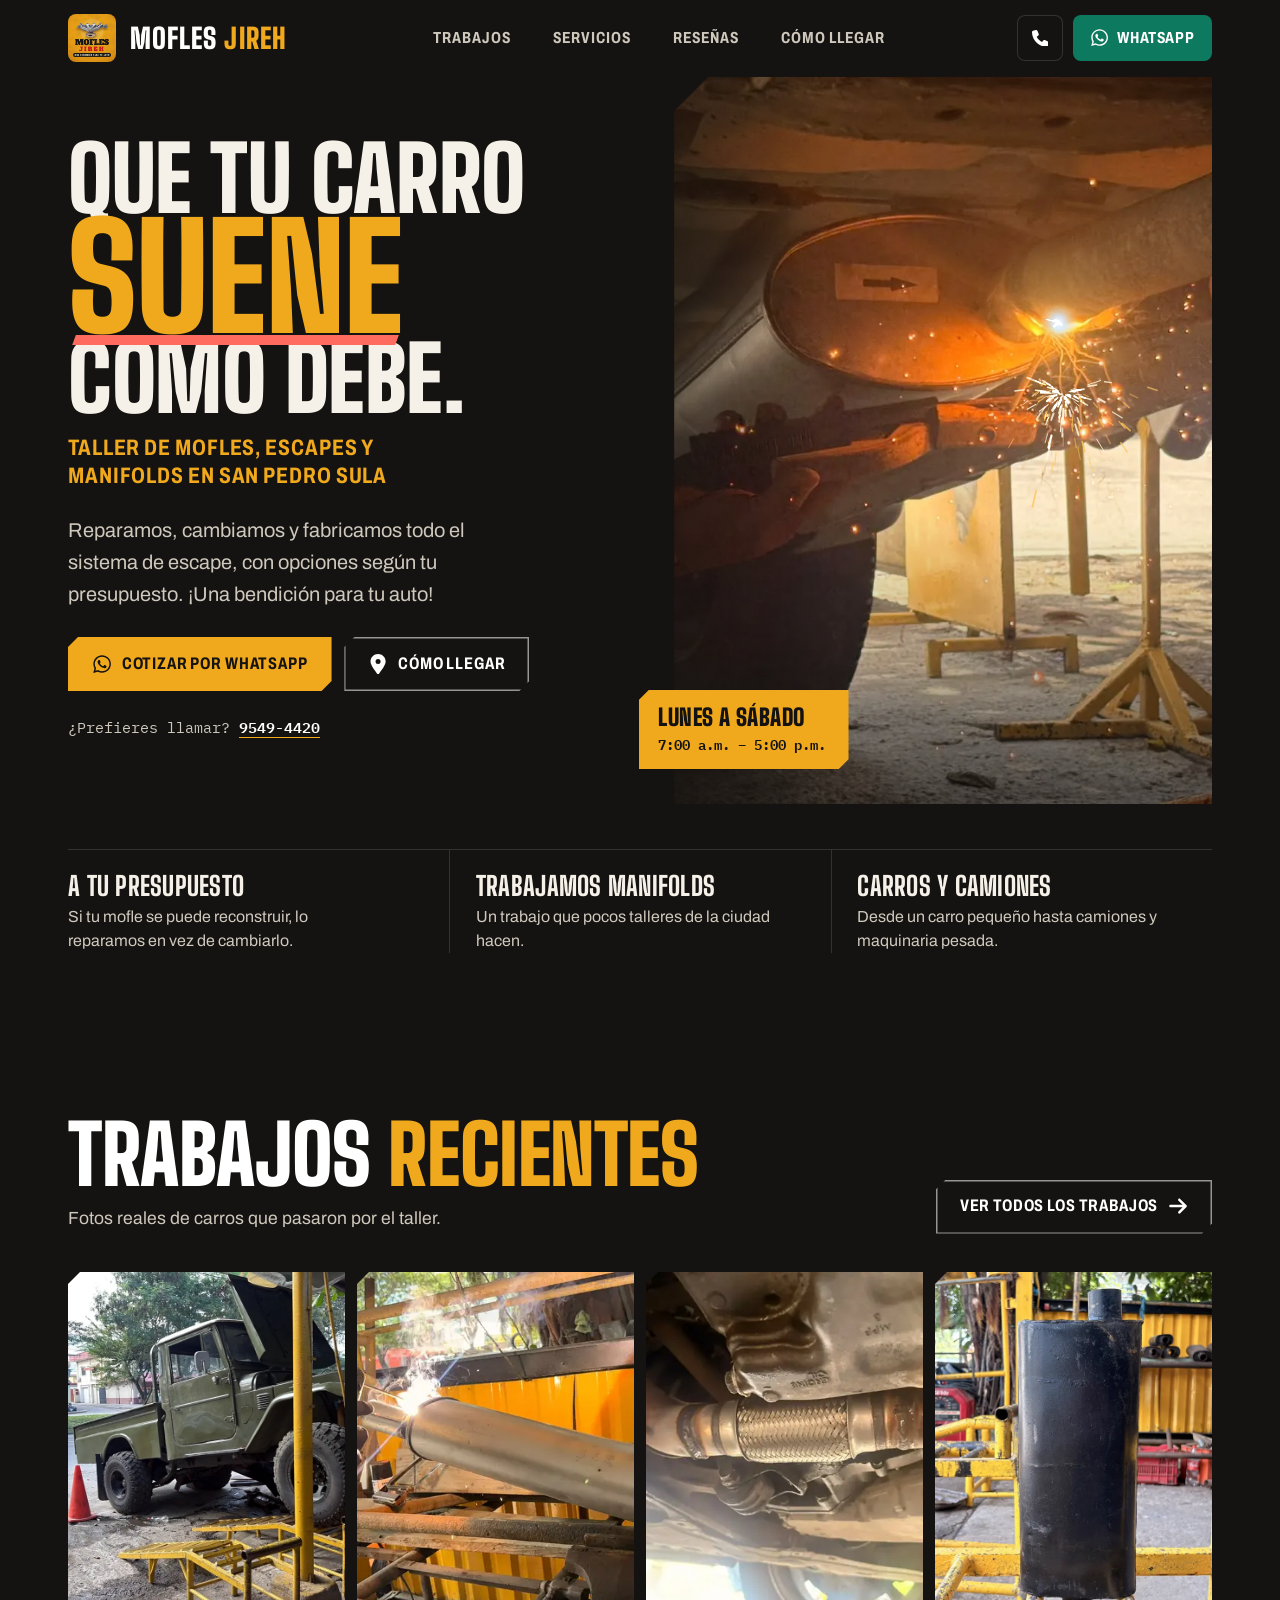
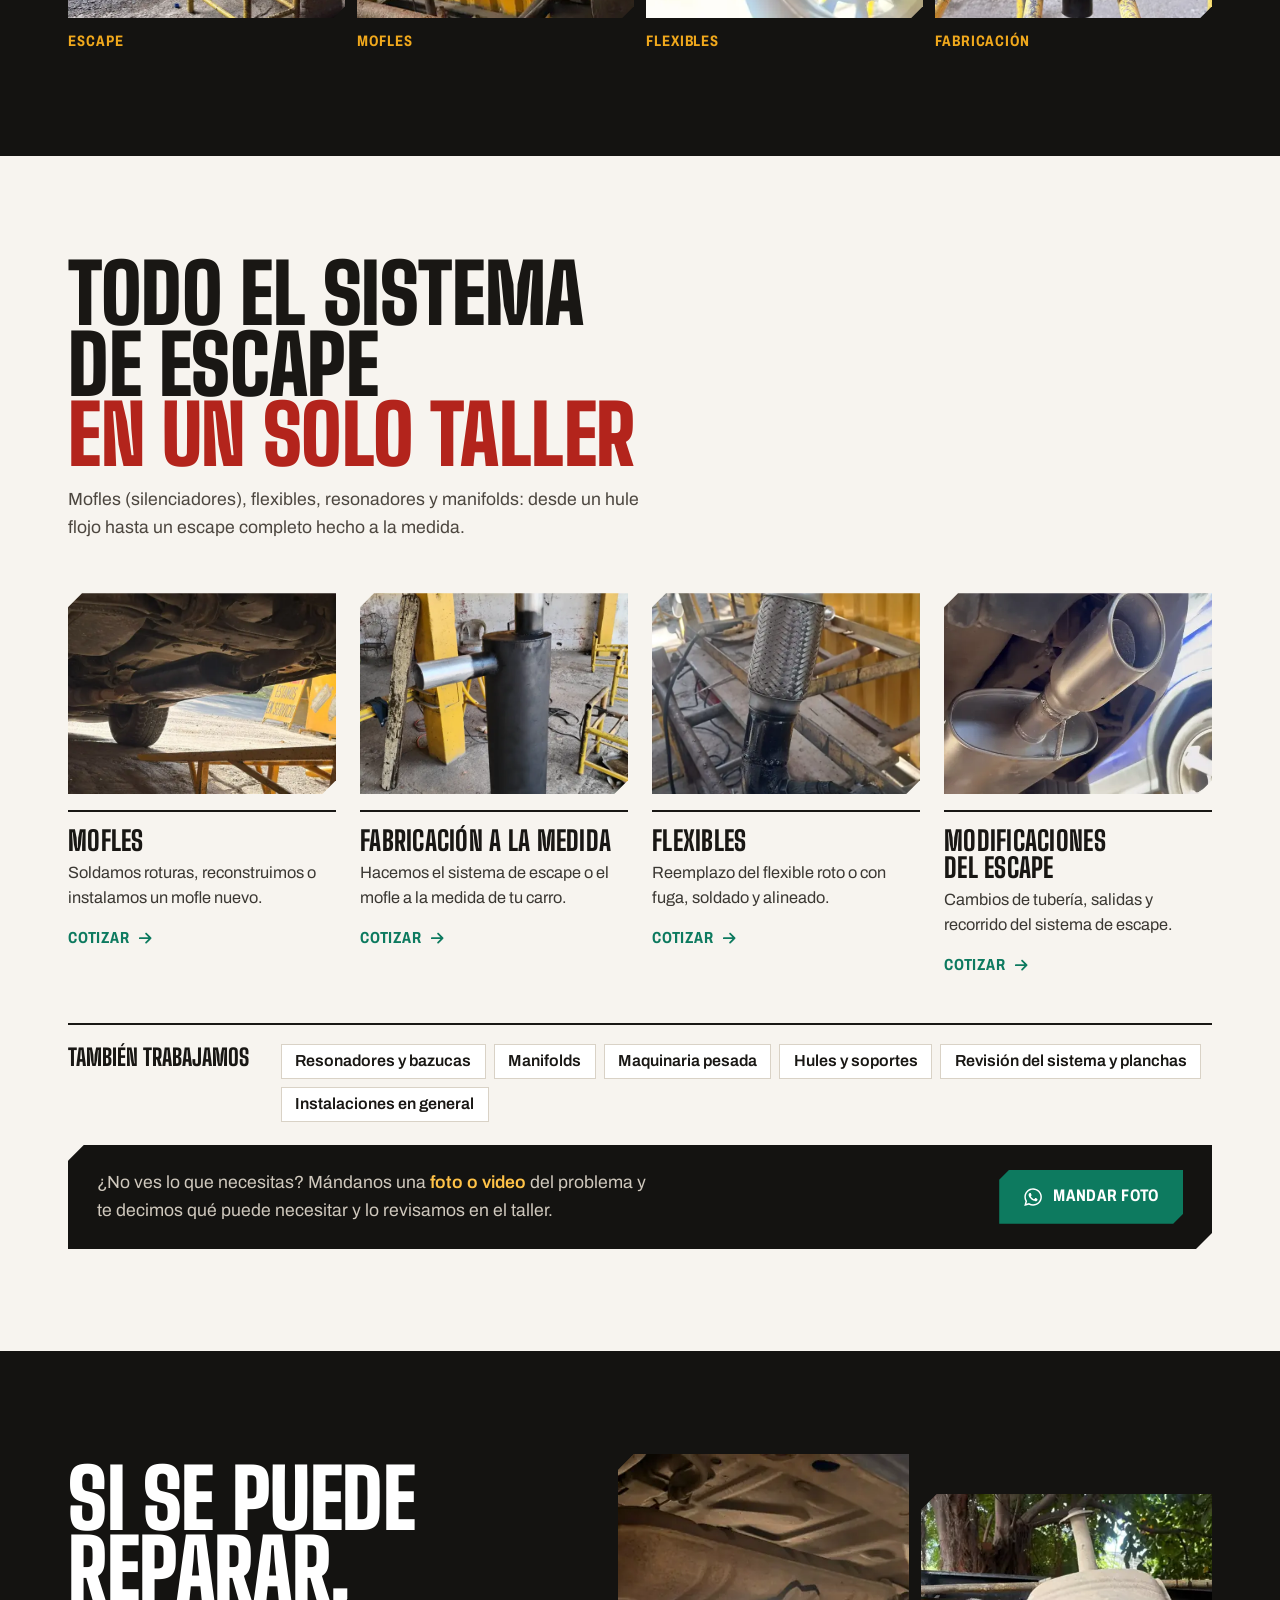
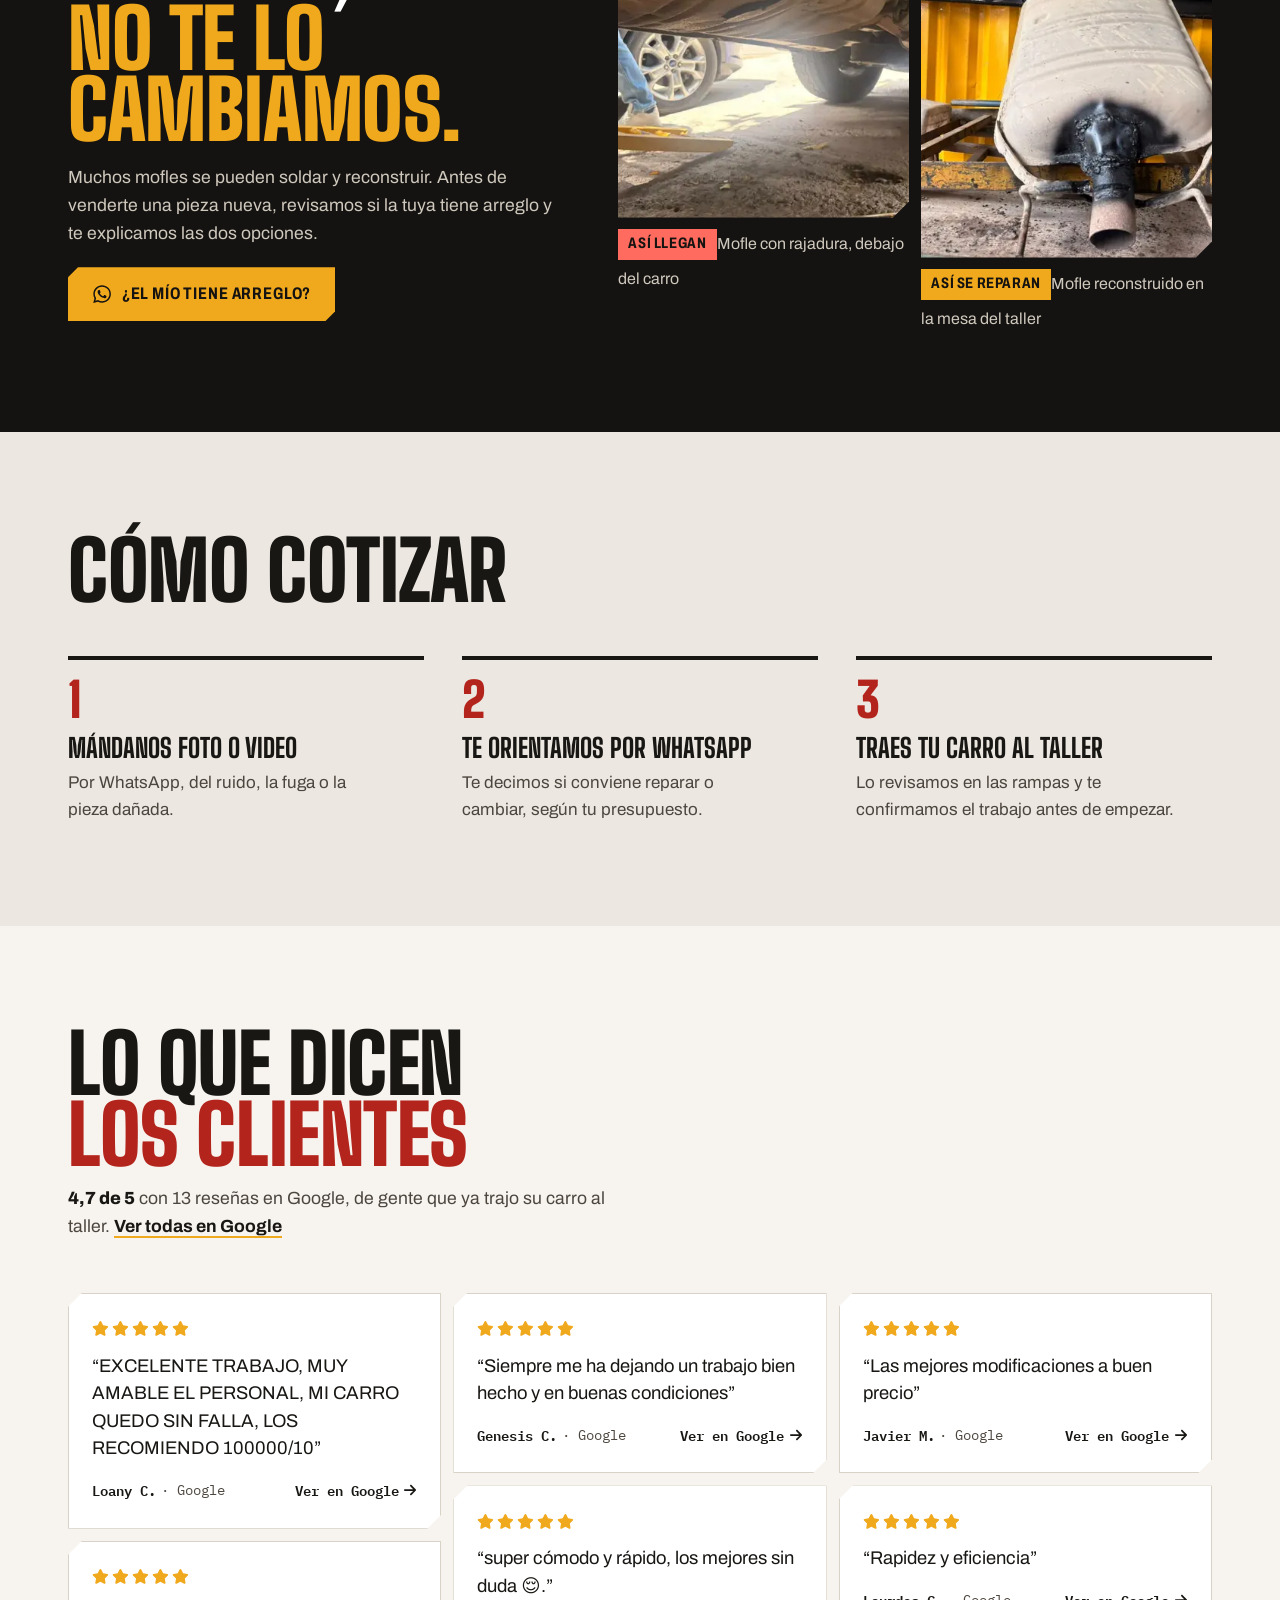
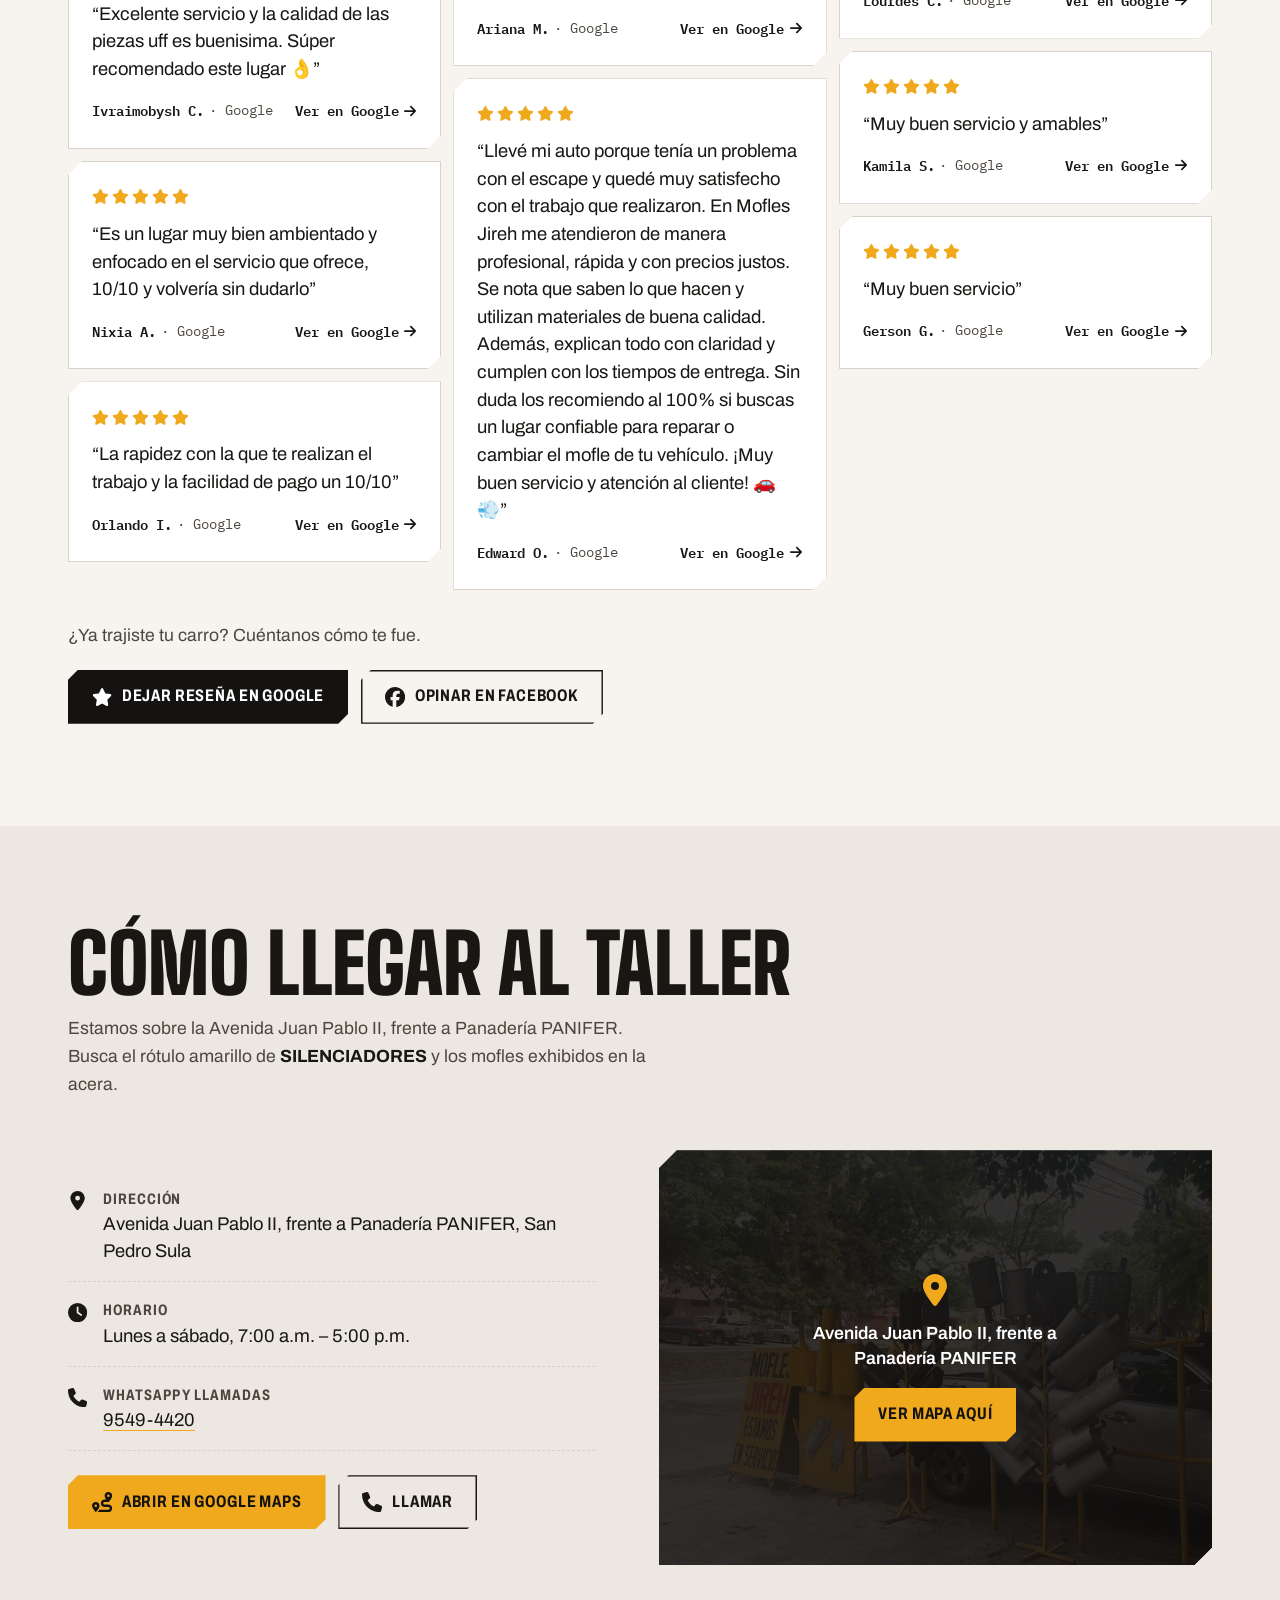
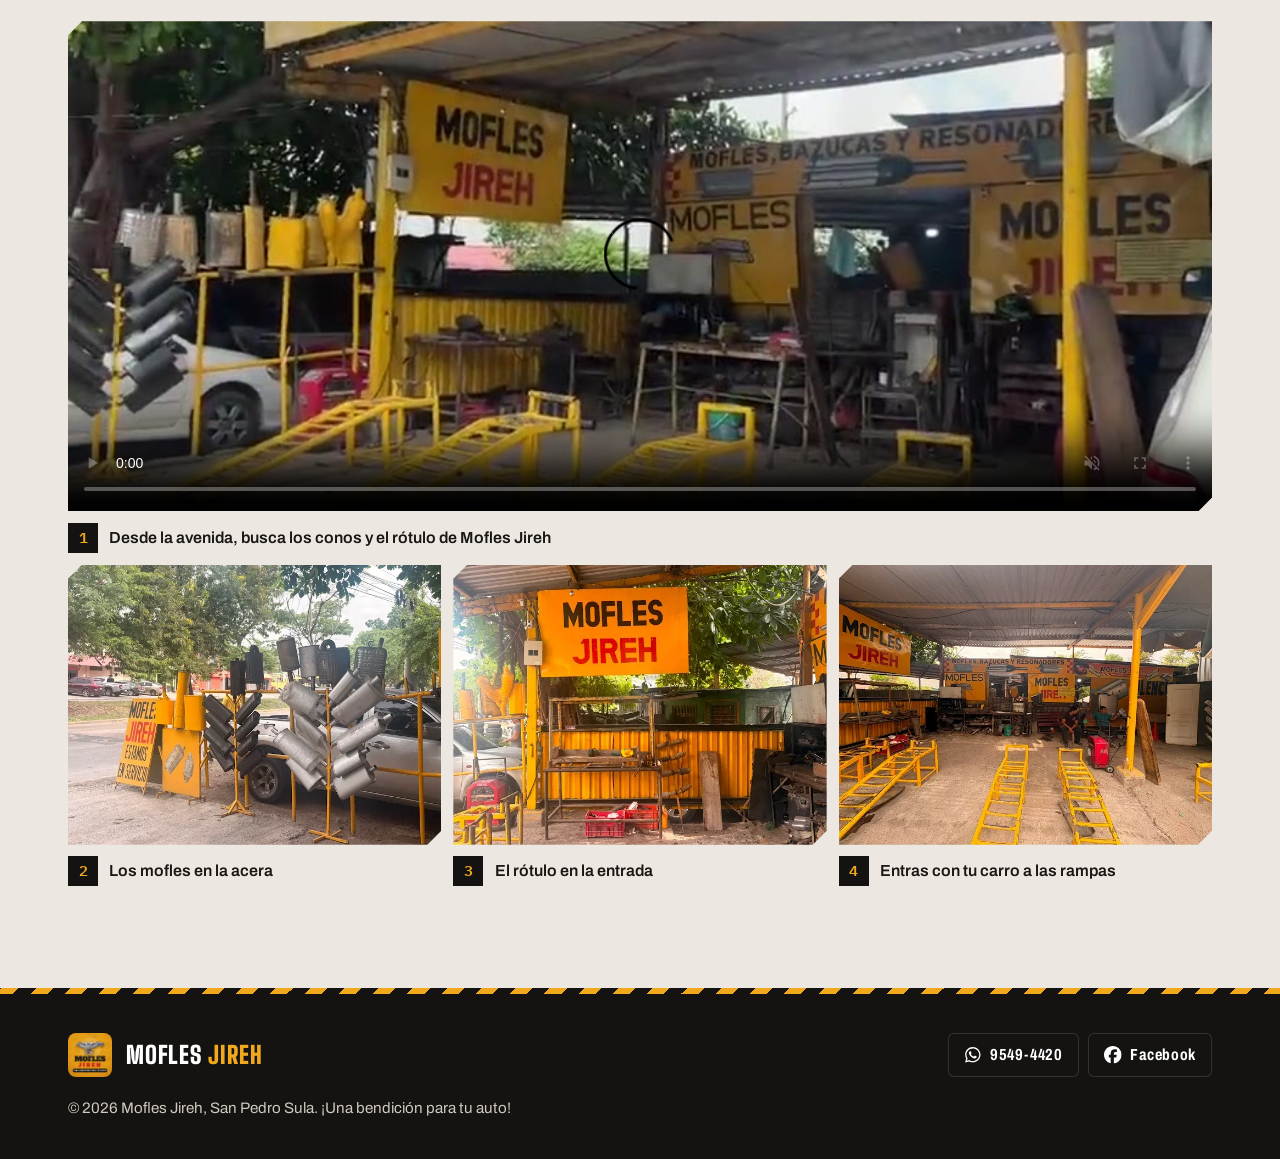
==== commit f773fbf0: "Portada más corta y ordenada: trabajos tras el hero, servicios con foto y una sola sección de ubicac" ====
--- a/index.html
+++ b/index.html
@@ -21,7 +21,7 @@
 <link rel="preconnect" href="https://fonts.gstatic.com" crossorigin>
 <link rel="stylesheet" href="https://fonts.googleapis.com/css2?family=Big+Shoulders+Display:wght@700;800;900&family=Archivo:wdth,wght@62..125,400..800&family=IBM+Plex+Mono:wght@500;600&display=swap">
 <link rel="preload" as="image" href="trabajos/mofle-nuevo-chispas.webp" imagesrcset="trabajos/mofle-nuevo-chispas-640.webp 640w, trabajos/mofle-nuevo-chispas-960.webp 960w, trabajos/mofle-nuevo-chispas.webp 1280w" imagesizes="(max-width:980px) 100vw, 1280px">
-<link rel="stylesheet" href="css/estilos.css?v=20261126d">
+<link rel="stylesheet" href="css/estilos.css?v=20261126e">
 <script type="application/ld+json">
 {
   "@context":"https://schema.org",
@@ -75,9 +75,8 @@
       <span class="wordmark">MOFLES <b>JIREH</b></span>
     </a>
     <nav class="nav-links" id="menu" aria-label="Principal">
+      <a href="#trabajos">Trabajos</a>
       <a href="#servicios">Servicios</a>
-      <a href="#trabajos">Trabajos</a>
-      <a href="#proceso">Proceso</a>
       <a href="#resenas">Reseñas</a>
       <a href="#visitanos">Cómo llegar</a>
     </nav>
@@ -119,63 +118,8 @@
     <ul class="facts">
       <li><strong>A tu presupuesto</strong><span>Si tu mofle se puede reconstruir, lo reparamos en vez de cambiarlo.</span></li>
       <li><strong>Trabajamos manifolds</strong><span>Un trabajo que pocos talleres de la ciudad hacen.</span></li>
-      <li><strong>Lunes a sábado</strong><span>De 7:00 a.m. a 5:00 p.m. en la Avenida Juan Pablo II.</span></li>
+      <li><strong>Carros y camiones</strong><span>Desde un carro pequeño hasta camiones y maquinaria pesada.</span></li>
     </ul>
-  </section>
-
-  <!-- ============ SERVICIOS ============ -->
-  <section class="sec light" id="servicios">
-    <div class="wrap">
-      <div class="sec-head">
-        <h2>Todo el sistema de escape <em>en un solo taller</em></h2>
-        <p>Mofles (silenciadores), flexibles, resonadores y manifolds: desde un hule flojo hasta un escape completo hecho a la medida. Toca un servicio para cotizarlo por WhatsApp.</p>
-      </div>
-      <div class="svc-grid">
-        <a class="svc" href="https://wa.me/50495494420?text=Hola%20Mofles%20Jireh%2C%20quiero%20cotizar%3A%20cambio%20o%20reparaci%C3%B3n%20de%20mofle" target="_blank" rel="noopener"><h3>Cambio y reparación de mofles</h3><p>Soldamos roturas, reconstruimos o instalamos un mofle nuevo.</p><span class="svc-go">Cotizar <svg class="ico" aria-hidden="true"><use href="#i-arrow"/></svg></span></a>
-        <a class="svc" href="https://wa.me/50495494420?text=Hola%20Mofles%20Jireh%2C%20quiero%20cotizar%3A%20fabricaci%C3%B3n%20a%20la%20medida" target="_blank" rel="noopener"><h3>Fabricación a la medida</h3><p>Hacemos el sistema de escape o el mofle a la medida de tu carro.</p><span class="svc-go">Cotizar <svg class="ico" aria-hidden="true"><use href="#i-arrow"/></svg></span></a>
-        <a class="svc" href="https://wa.me/50495494420?text=Hola%20Mofles%20Jireh%2C%20quiero%20cotizar%3A%20cambio%20de%20flexible" target="_blank" rel="noopener"><h3>Cambio de flexibles</h3><p>Reemplazo del flexible roto o con fuga, soldado y alineado.</p><span class="svc-go">Cotizar <svg class="ico" aria-hidden="true"><use href="#i-arrow"/></svg></span></a>
-        <a class="svc" href="https://wa.me/50495494420?text=Hola%20Mofles%20Jireh%2C%20quiero%20cotizar%3A%20resonador%20o%20bazuca" target="_blank" rel="noopener"><h3>Resonadores y bazucas</h3><p>Instalación y cambio para controlar o modificar el sonido.</p><span class="svc-go">Cotizar <svg class="ico" aria-hidden="true"><use href="#i-arrow"/></svg></span></a>
-        <a class="svc" href="https://wa.me/50495494420?text=Hola%20Mofles%20Jireh%2C%20quiero%20cotizar%3A%20modificaci%C3%B3n%20del%20escape" target="_blank" rel="noopener"><h3>Modificaciones del escape</h3><p>Cambios de tubería, salidas y recorrido del sistema de escape.</p><span class="svc-go">Cotizar <svg class="ico" aria-hidden="true"><use href="#i-arrow"/></svg></span></a>
-        <a class="svc" href="https://wa.me/50495494420?text=Hola%20Mofles%20Jireh%2C%20quiero%20cotizar%3A%20reparaci%C3%B3n%20de%20manifold" target="_blank" rel="noopener"><h3>Manifolds</h3><p>Reparación de manifolds y de sus uniones con el escape.</p><span class="svc-go">Cotizar <svg class="ico" aria-hidden="true"><use href="#i-arrow"/></svg></span></a>
-        <a class="svc" href="https://wa.me/50495494420?text=Hola%20Mofles%20Jireh%2C%20quiero%20cotizar%3A%20trabajo%20para%20maquinaria%20pesada" target="_blank" rel="noopener"><h3>Maquinaria pesada</h3><p>Fabricación de mofles y piezas varias para maquinaria pesada.</p><span class="svc-go">Cotizar <svg class="ico" aria-hidden="true"><use href="#i-arrow"/></svg></span></a>
-        <a class="svc" href="https://wa.me/50495494420?text=Hola%20Mofles%20Jireh%2C%20quiero%20cotizar%3A%20cambio%20de%20hules%20y%20soportes" target="_blank" rel="noopener"><h3>Hules y soportes</h3><p>Cambio de hules y soportes para que el escape no golpee ni vibre.</p><span class="svc-go">Cotizar <svg class="ico" aria-hidden="true"><use href="#i-arrow"/></svg></span></a>
-        <a class="svc" href="https://wa.me/50495494420?text=Hola%20Mofles%20Jireh%2C%20quiero%20cotizar%3A%20revisi%C3%B3n%20del%20sistema%20de%20escape" target="_blank" rel="noopener"><h3>Revisión del sistema</h3><p>Revisamos todo el escape, incluidas las planchas, y te decimos qué necesita.</p><span class="svc-go">Cotizar <svg class="ico" aria-hidden="true"><use href="#i-arrow"/></svg></span></a>
-        <a class="svc" href="https://wa.me/50495494420?text=Hola%20Mofles%20Jireh%2C%20quiero%20cotizar%3A%20instalaci%C3%B3n%20de%20piezas%20del%20escape" target="_blank" rel="noopener"><h3>Instalaciones en general</h3><p>Instalamos todo tipo de piezas del sistema de escape.</p><span class="svc-go">Cotizar <svg class="ico" aria-hidden="true"><use href="#i-arrow"/></svg></span></a>
-      </div>
-      <div class="svc-note">
-        <p>¿No ves lo que necesitas? Mándanos una <strong>foto o video</strong> del problema y te decimos qué puede necesitar y lo revisamos en el taller.</p>
-        <a class="btn btn-wa" href="https://wa.me/50495494420?text=Hola%20Mofles%20Jireh%2C%20les%20mando%20foto%20del%20problema%20de%20mi%20carro" target="_blank" rel="noopener"><svg class="ico" aria-hidden="true"><use href="#i-wa"/></svg> Mandar foto</a>
-      </div>
-    </div>
-  </section>
-
-  <!-- ============ REPARAR ANTES QUE CAMBIAR ============ -->
-  <section class="sec dark repair">
-    <div class="wrap repair-grid">
-      <div class="sec-head">
-        <h2>Si se puede reparar, <em>no te lo cambiamos.</em></h2>
-        <p>Muchos mofles se pueden soldar y reconstruir. Antes de venderte una pieza nueva, revisamos si la tuya tiene arreglo y te explicamos las dos opciones.</p>
-        <a class="btn btn-gold" href="https://wa.me/50495494420?text=Hola%20Mofles%20Jireh%2C%20%C2%BFmi%20mofle%20se%20puede%20reparar%3F%20Les%20mando%20foto" target="_blank" rel="noopener"><svg class="ico" aria-hidden="true"><use href="#i-wa"/></svg> ¿El mío tiene arreglo?</a>
-      </div>
-      <div class="pair">
-        <figure><img src="trabajos/mofle-roto.webp" srcset="trabajos/mofle-roto-640.webp 640w, trabajos/mofle-roto-960.webp 960w, trabajos/mofle-roto.webp 1280w" sizes="(max-width:980px) 50vw, 300px" alt="Mofle roto visto debajo de un carro, con una rajadura a lo largo" width="1280" height="960" loading="lazy"><figcaption><span>Así llegan</span>Mofle con rajadura, debajo del carro</figcaption></figure>
-        <figure><img src="trabajos/mofle-reparado.webp" srcset="trabajos/mofle-reparado-640.webp 640w, trabajos/mofle-reparado-960.webp 960w, trabajos/mofle-reparado.webp 1280w" sizes="(max-width:980px) 50vw, 300px" alt="Mofle reconstruido con soldadura nueva en la salida, sobre la mesa del taller" width="1280" height="960" loading="lazy"><figcaption><span>Así se reparan</span>Mofle reconstruido en la mesa del taller</figcaption></figure>
-      </div>
-    </div>
-  </section>
-
-  <!-- ============ CÓMO FUNCIONA ============ -->
-  <section class="sec cream" id="proceso">
-    <div class="wrap">
-      <div class="sec-head">
-        <h2>Cómo cotizar</h2>
-      </div>
-      <ol class="steps">
-        <li><h3>Mándanos foto o video</h3><p>Por WhatsApp, del ruido, la fuga o la pieza dañada.</p></li>
-        <li><h3>Te orientamos por WhatsApp</h3><p>Te decimos si conviene reparar o cambiar, según tu presupuesto.</p></li>
-        <li><h3>Traes tu carro al taller</h3><p>Lunes a sábado, de 7:00 a.m. a 5:00 p.m.</p></li>
-      </ol>
-    </div>
   </section>
 
   <!-- ============ TRABAJOS (adelanto; la galería completa está en galeria.html) ============ -->
@@ -197,6 +141,59 @@
     </div>
   </section>
 
+  <!-- ============ SERVICIOS ============ -->
+  <section class="sec light" id="servicios">
+    <div class="wrap">
+      <div class="sec-head">
+        <h2>Todo el sistema de escape <em>en un solo taller</em></h2>
+        <p>Mofles (silenciadores), flexibles, resonadores y manifolds: desde un hule flojo hasta un escape completo hecho a la medida.</p>
+      </div>
+      <div class="svc-top">
+        <a class="svc-f" href="https://wa.me/50495494420?text=Hola%20Mofles%20Jireh%2C%20quiero%20cotizar%3A%20cambio%20o%20reparaci%C3%B3n%20de%20mofle" target="_blank" rel="noopener"><img src="trabajos/mofle-instalado-640.webp" srcset="trabajos/mofle-instalado-640.webp 640w, trabajos/mofle-instalado-960.webp 960w" sizes="(max-width:760px) 120px, (max-width:980px) 45vw, 290px" alt="Mofle nuevo instalado debajo de un carro" loading="lazy" width="640" height="480"><span class="svc-txt"><h3>Mofles</h3><p>Soldamos roturas, reconstruimos o instalamos un mofle nuevo.</p><span class="svc-go">Cotizar <svg class="ico" aria-hidden="true"><use href="#i-arrow"/></svg></span></span></a>
+        <a class="svc-f" href="https://wa.me/50495494420?text=Hola%20Mofles%20Jireh%2C%20quiero%20cotizar%3A%20fabricaci%C3%B3n%20a%20la%20medida" target="_blank" rel="noopener"><img src="trabajos/fab-mofle-terminado-640.webp" srcset="trabajos/fab-mofle-terminado-640.webp 640w, trabajos/fab-mofle-terminado-960.webp 960w" sizes="(max-width:760px) 120px, (max-width:980px) 45vw, 290px" alt="Mofle negro fabricado en el taller" loading="lazy" width="640" height="853"><span class="svc-txt"><h3>Fabricación a la medida</h3><p>Hacemos el sistema de escape o el mofle a la medida de tu carro.</p><span class="svc-go">Cotizar <svg class="ico" aria-hidden="true"><use href="#i-arrow"/></svg></span></span></a>
+        <a class="svc-f" href="https://wa.me/50495494420?text=Hola%20Mofles%20Jireh%2C%20quiero%20cotizar%3A%20cambio%20de%20flexible" target="_blank" rel="noopener"><img src="trabajos/flexible-sensor-640.webp" srcset="trabajos/flexible-sensor-640.webp 640w, trabajos/flexible-sensor-960.webp 960w" sizes="(max-width:760px) 120px, (max-width:980px) 45vw, 290px" alt="Flexible nuevo instalado junto a su sensor" loading="lazy" width="640" height="1138"><span class="svc-txt"><h3>Flexibles</h3><p>Reemplazo del flexible roto o con fuga, soldado y alineado.</p><span class="svc-go">Cotizar <svg class="ico" aria-hidden="true"><use href="#i-arrow"/></svg></span></span></a>
+        <a class="svc-f" href="https://wa.me/50495494420?text=Hola%20Mofles%20Jireh%2C%20quiero%20cotizar%3A%20modificaci%C3%B3n%20del%20escape" target="_blank" rel="noopener"><img src="trabajos/escape-doble-salida-640.webp" srcset="trabajos/escape-doble-salida-640.webp 640w, trabajos/escape-doble-salida-960.webp 960w" sizes="(max-width:760px) 120px, (max-width:980px) 45vw, 290px" alt="Escape con doble salida instalado en un carro" loading="lazy" width="640" height="360"><span class="svc-txt"><h3>Modificaciones del escape</h3><p>Cambios de tubería, salidas y recorrido del sistema de escape.</p><span class="svc-go">Cotizar <svg class="ico" aria-hidden="true"><use href="#i-arrow"/></svg></span></span></a>
+      </div>
+      <div class="svc-more">
+        <h3>También trabajamos</h3>
+        <ul class="svc-tags"><li>Resonadores y bazucas</li><li>Manifolds</li><li>Maquinaria pesada</li><li>Hules y soportes</li><li>Revisión del sistema y planchas</li><li>Instalaciones en general</li></ul>
+      </div>
+      <div class="svc-note">
+        <p>¿No ves lo que necesitas? Mándanos una <strong>foto o video</strong> del problema y te decimos qué puede necesitar y lo revisamos en el taller.</p>
+        <a class="btn btn-wa" href="https://wa.me/50495494420?text=Hola%20Mofles%20Jireh%2C%20les%20mando%20foto%20del%20problema%20de%20mi%20carro" target="_blank" rel="noopener"><svg class="ico" aria-hidden="true"><use href="#i-wa"/></svg> Mandar foto</a>
+      </div>
+    </div>
+  </section>
+
+  <!-- ============ REPARAR ANTES QUE CAMBIAR ============ -->
+  <section class="sec dark repair">
+    <div class="wrap repair-grid">
+      <div class="sec-head">
+        <h2>Si se puede reparar, <em>no te lo cambiamos.</em></h2>
+        <p>Muchos mofles se pueden soldar y reconstruir. Antes de venderte una pieza nueva, revisamos si la tuya tiene arreglo y te explicamos las dos opciones.</p>
+        <a class="btn btn-gold" href="https://wa.me/50495494420?text=Hola%20Mofles%20Jireh%2C%20%C2%BFmi%20mofle%20se%20puede%20reparar%3F%20Les%20mando%20foto" target="_blank" rel="noopener"><svg class="ico" aria-hidden="true"><use href="#i-wa"/></svg> ¿El mío tiene arreglo?</a>
+      </div>
+      <div class="pair">
+        <figure><img src="trabajos/mofle-roto.webp" srcset="trabajos/mofle-roto-640.webp 640w, trabajos/mofle-roto-960.webp 960w, trabajos/mofle-roto.webp 1280w" sizes="(max-width:980px) 50vw, 300px" alt="Mofle roto visto debajo de un carro, con una rajadura a lo largo" width="1280" height="960" loading="lazy"><figcaption><span>Así llegan</span>Mofle con rajadura, debajo del carro</figcaption></figure>
+        <figure><img src="trabajos/mofle-reparado.webp" srcset="trabajos/mofle-reparado-640.webp 640w, trabajos/mofle-reparado-960.webp 960w, trabajos/mofle-reparado.webp 1280w" sizes="(max-width:980px) 50vw, 300px" alt="Mofle reconstruido con soldadura nueva en la salida, sobre la mesa del taller" width="1280" height="960" loading="lazy"><figcaption><span>Así se reparan</span>Mofle reconstruido en la mesa del taller</figcaption></figure>
+      </div>
+    </div>
+  </section>
+
+  <!-- ============ CÓMO FUNCIONA ============ -->
+  <section class="sec cream" id="proceso">
+    <div class="wrap">
+      <div class="sec-head">
+        <h2>Cómo cotizar</h2>
+      </div>
+      <ol class="steps">
+        <li><h3>Mándanos foto o video</h3><p>Por WhatsApp, del ruido, la fuga o la pieza dañada.</p></li>
+        <li><h3>Te orientamos por WhatsApp</h3><p>Te decimos si conviene reparar o cambiar, según tu presupuesto.</p></li>
+        <li><h3>Traes tu carro al taller</h3><p>Lo revisamos en las rampas y te confirmamos el trabajo antes de empezar.</p></li>
+      </ol>
+    </div>
+  </section>
+
   <!-- ============ RESEÑAS (se llenan desde resenas.js) ============ -->
   <section class="sec light" id="resenas">
     <div class="wrap">
@@ -221,6 +218,28 @@
       <div class="sec-head">
         <h2>Cómo llegar al taller</h2>
         <p>Estamos sobre la Avenida Juan Pablo II, frente a Panadería PANIFER. Busca el rótulo amarillo de <strong>SILENCIADORES</strong> y los mofles exhibidos en la acera.</p>
+      </div>
+      <div class="visit-grid">
+        <div class="visit-info">
+          <ul class="info-list">
+            <li><svg class="ico" aria-hidden="true"><use href="#i-pin"/></svg><div><strong>Dirección</strong><span>Avenida Juan Pablo II, frente a Panadería PANIFER, San Pedro Sula</span></div></li>
+            <li><svg class="ico" aria-hidden="true"><use href="#i-clock"/></svg><div><strong>Horario</strong><span>Lunes a sábado, 7:00 a.m. – 5:00 p.m.</span></div></li>
+            <li><svg class="ico" aria-hidden="true"><use href="#i-tel"/></svg><div><strong>WhatsApp y llamadas</strong><a href="tel:+50495494420">9549-4420</a></div></li>
+          </ul>
+          <div class="visit-ctas">
+            <a class="btn btn-gold" href="https://share.google/jwrLP9QqdyHwowMaO" target="_blank" rel="noopener"><svg class="ico" aria-hidden="true"><use href="#i-map"/></svg> Abrir en Google Maps</a>
+            <a class="btn btn-outline" href="tel:+50495494420"><svg class="ico" aria-hidden="true"><use href="#i-tel"/></svg> Llamar</a>
+          </div>
+        </div>
+        <!-- El mapa de Google se carga solo si la persona lo pide (más rápido y sin cookies de Google al entrar) -->
+        <div class="map" id="mapa" data-src="https://www.google.com/maps?q=Mofles%20Jireh%2C%20Avenida%20Juan%20Pablo%20II%2C%20San%20Pedro%20Sula&amp;z=17&amp;output=embed">
+          <img src="img/taller/fachada-acera.webp" alt="" width="680" height="510" loading="lazy">
+          <div class="map-cover">
+            <svg class="ico" aria-hidden="true"><use href="#i-pin"/></svg>
+            <p>Avenida Juan Pablo II, frente a Panadería PANIFER</p>
+            <button class="btn btn-gold" type="button" id="verMapa">Ver mapa aquí</button>
+          </div>
+        </div>
       </div>
       <div class="find-grid">
         <figure class="find-video">
@@ -236,31 +255,6 @@
     </div>
   </section>
 
-  <section class="sec dark visit" id="ubicacion">
-    <div class="wrap visit-grid">
-      <div class="visit-info">
-        <h2>Estamos en la Juan Pablo II</h2>
-        <ul class="info-list">
-          <li><svg class="ico" aria-hidden="true"><use href="#i-pin"/></svg><div><strong>Dirección</strong><span>Avenida Juan Pablo II, frente a Panadería PANIFER, San Pedro Sula</span></div></li>
-          <li><svg class="ico" aria-hidden="true"><use href="#i-clock"/></svg><div><strong>Horario</strong><span>Lunes a sábado, 7:00 a.m. – 5:00 p.m.</span></div></li>
-          <li><svg class="ico" aria-hidden="true"><use href="#i-tel"/></svg><div><strong>WhatsApp y llamadas</strong><a href="tel:+50495494420">9549-4420</a></div></li>
-        </ul>
-        <div class="visit-ctas">
-          <a class="btn btn-gold" href="https://share.google/jwrLP9QqdyHwowMaO" target="_blank" rel="noopener"><svg class="ico" aria-hidden="true"><use href="#i-map"/></svg> Abrir en Google Maps</a>
-          <a class="btn btn-line" href="tel:+50495494420"><svg class="ico" aria-hidden="true"><use href="#i-tel"/></svg> Llamar</a>
-        </div>
-      </div>
-      <!-- El mapa de Google se carga solo si la persona lo pide (más rápido y sin cookies de Google al entrar) -->
-      <div class="map" id="mapa" data-src="https://www.google.com/maps?q=Mofles%20Jireh%2C%20Avenida%20Juan%20Pablo%20II%2C%20San%20Pedro%20Sula&amp;z=17&amp;output=embed">
-        <img src="img/taller/fachada-acera.webp" alt="" width="680" height="510" loading="lazy">
-        <div class="map-cover">
-          <svg class="ico" aria-hidden="true"><use href="#i-pin"/></svg>
-          <p>Avenida Juan Pablo II, frente a Panadería PANIFER</p>
-          <button class="btn btn-gold" type="button" id="verMapa">Ver mapa aquí</button>
-        </div>
-      </div>
-    </div>
-  </section>
 </main>
 
 <footer>
@@ -290,8 +284,8 @@
   <p class="v-cap" id="visorTitulo"></p>
 </div>
 
-<script src="trabajos.js?v=20261126d"></script>
-<script src="resenas.js?v=20261126d"></script>
-<script src="js/app.js?v=20261126d"></script>
+<script src="trabajos.js?v=20261126e"></script>
+<script src="resenas.js?v=20261126e"></script>
+<script src="js/app.js?v=20261126e"></script>
 </body>
 </html>
--- a/css/estilos.css
+++ b/css/estilos.css
@@ -191,6 +191,26 @@
 .svc-go .ico{font-size:.9rem;transition:transform .2s}
 .svc:hover h3{color:var(--red)}
 .svc:hover .svc-go .ico{transform:translateX(4px)}
+/* servicios: 4 principales con foto y el resto como lista corta */
+.svc-top{display:grid;grid-template-columns:repeat(4,minmax(0,1fr));gap:clamp(1rem,2vw,1.5rem)}
+.svc-f{display:grid;gap:1rem;align-content:start;text-decoration:none;color:var(--ink)}
+.svc-f img{--cut:14px;width:100%;height:auto;aspect-ratio:4/3;object-fit:cover;background:var(--sk-a);clip-path:polygon(var(--cut) 0,100% 0,100% calc(100% - var(--cut)),calc(100% - var(--cut)) 100%,0 100%,0 var(--cut));transition:filter .25s}
+.svc-txt{display:grid;gap:.45rem;padding-top:.9rem;border-top:2px solid var(--ink)}
+.svc-f h3{font-family:var(--f-display);font-weight:800;text-transform:uppercase;font-size:1.7rem;line-height:1;letter-spacing:.01em;transition:color .2s}
+.svc-f p{color:var(--ink-2,#3B3833);font-size:1.02rem;line-height:1.5}
+.svc-f:hover h3{color:var(--red)}
+.svc-f:hover img{filter:brightness(1.08) contrast(1.05)}
+.svc-f:hover .svc-go .ico{transform:translateX(4px)}
+.svc-more{margin-top:clamp(2rem,4vw,2.8rem);display:grid;grid-template-columns:auto 1fr;gap:.8rem 2rem;align-items:baseline;padding-top:1.2rem;border-top:2px solid var(--ink)}
+.svc-more h3{font-family:var(--f-display);font-weight:800;text-transform:uppercase;font-size:1.45rem;line-height:1}
+.svc-tags{list-style:none;margin:0;padding:0;display:flex;flex-wrap:wrap;gap:.5rem}
+.svc-tags li{padding:.45rem .9rem;background:#fff;box-shadow:inset 0 0 0 1px var(--line);font-weight:600;font-size:1rem;line-height:1.3}
+/* ubicacion en fondo claro */
+.find .visit-grid{margin-bottom:clamp(2.5rem,5vw,3.5rem)}
+.find .info-list li{border-bottom-color:var(--line)}
+.find .info-list .ico{color:var(--ink)}
+.find .info-list strong{color:var(--muted)}
+.find .info-list span,.find .info-list a{color:var(--ink)}
 .svc-note{--cut:16px;margin-top:1.4rem;display:flex;flex-wrap:wrap;align-items:center;gap:1rem 1.5rem;justify-content:space-between;background:var(--steel);color:#fff;padding:1.5rem 1.8rem;clip-path:polygon(var(--cut) 0,100% 0,100% calc(100% - var(--cut)),calc(100% - var(--cut)) 100%,0 100%,0 var(--cut))}
 .svc-note p{font-size:1.1rem;max-width:56ch;color:var(--muted-d)}
 .svc-note strong{color:var(--gold-l);font-weight:600}
@@ -353,6 +373,7 @@
   .shot{aspect-ratio:4/3}
   .status{left:auto;right:12px;top:auto;bottom:14px}
   .svc-grid{grid-template-columns:repeat(2,minmax(0,1fr))}
+  .svc-top{grid-template-columns:repeat(2,minmax(0,1fr));row-gap:2rem}
   .gallery{grid-template-columns:repeat(3,minmax(0,1fr))}
   .teaser{grid-template-columns:repeat(2,minmax(0,1fr))}
   .repair-grid,.visit-grid{grid-template-columns:1fr}
@@ -368,6 +389,14 @@
   .facts li,.facts li+li{padding:1.1rem 0;border-left:0}
   .steps{grid-template-columns:1fr;row-gap:1.8rem}
   .svc-grid{grid-template-columns:1fr}
+  .svc-top{grid-template-columns:1fr;row-gap:1.1rem}
+  .svc-f{grid-template-columns:112px 1fr;gap:1rem;align-items:start}
+  .svc-f img{--cut:10px;aspect-ratio:1/1}
+  .svc-txt{padding-top:0;border-top:0;gap:.3rem}
+  .svc-f h3{font-size:1.4rem}
+  .svc-f p{font-size:.98rem}
+  .svc-f .svc-go{margin-top:.2rem}
+  .svc-more{grid-template-columns:1fr}
   .gallery{grid-template-columns:repeat(2,minmax(0,1fr));gap:1.4rem 10px}
   .g-cap{font-size:.95rem}
   .g-play{left:8px;bottom:8px;padding:.3rem .55rem;font-size:.85rem}
